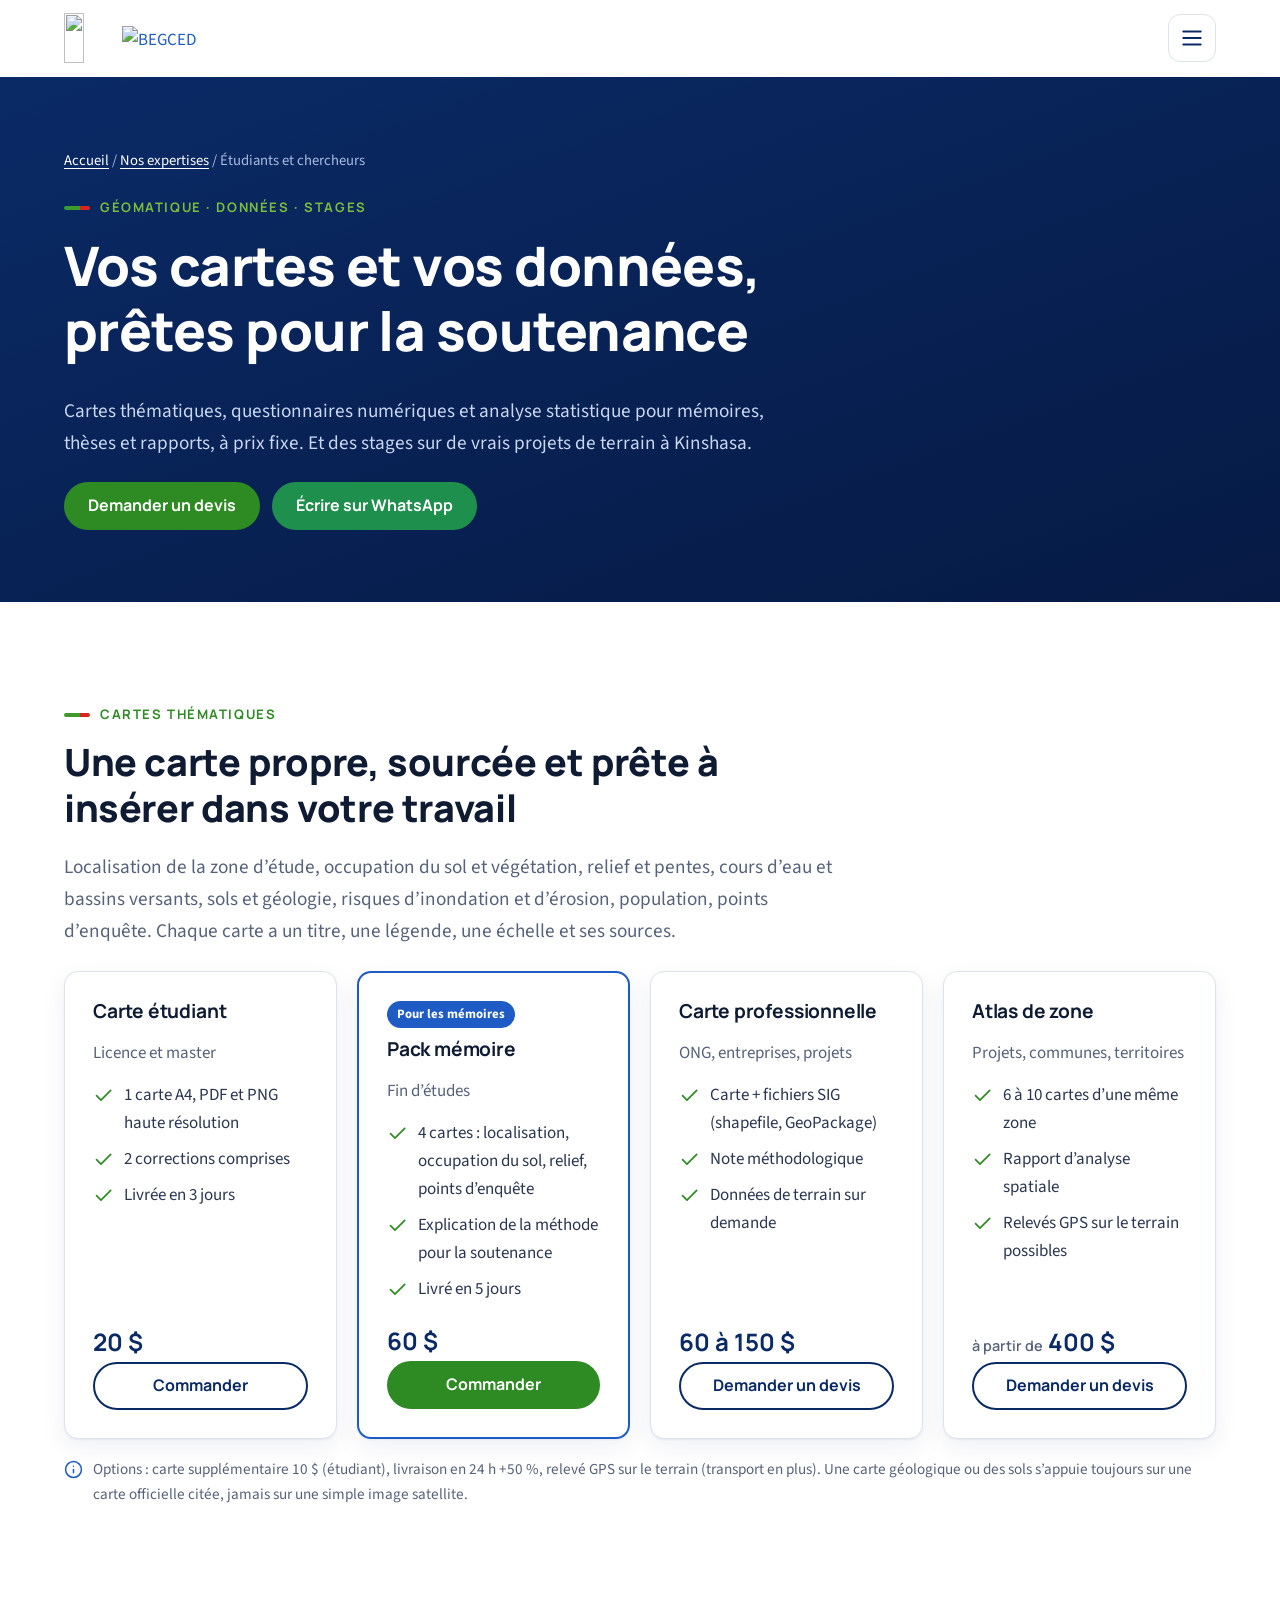
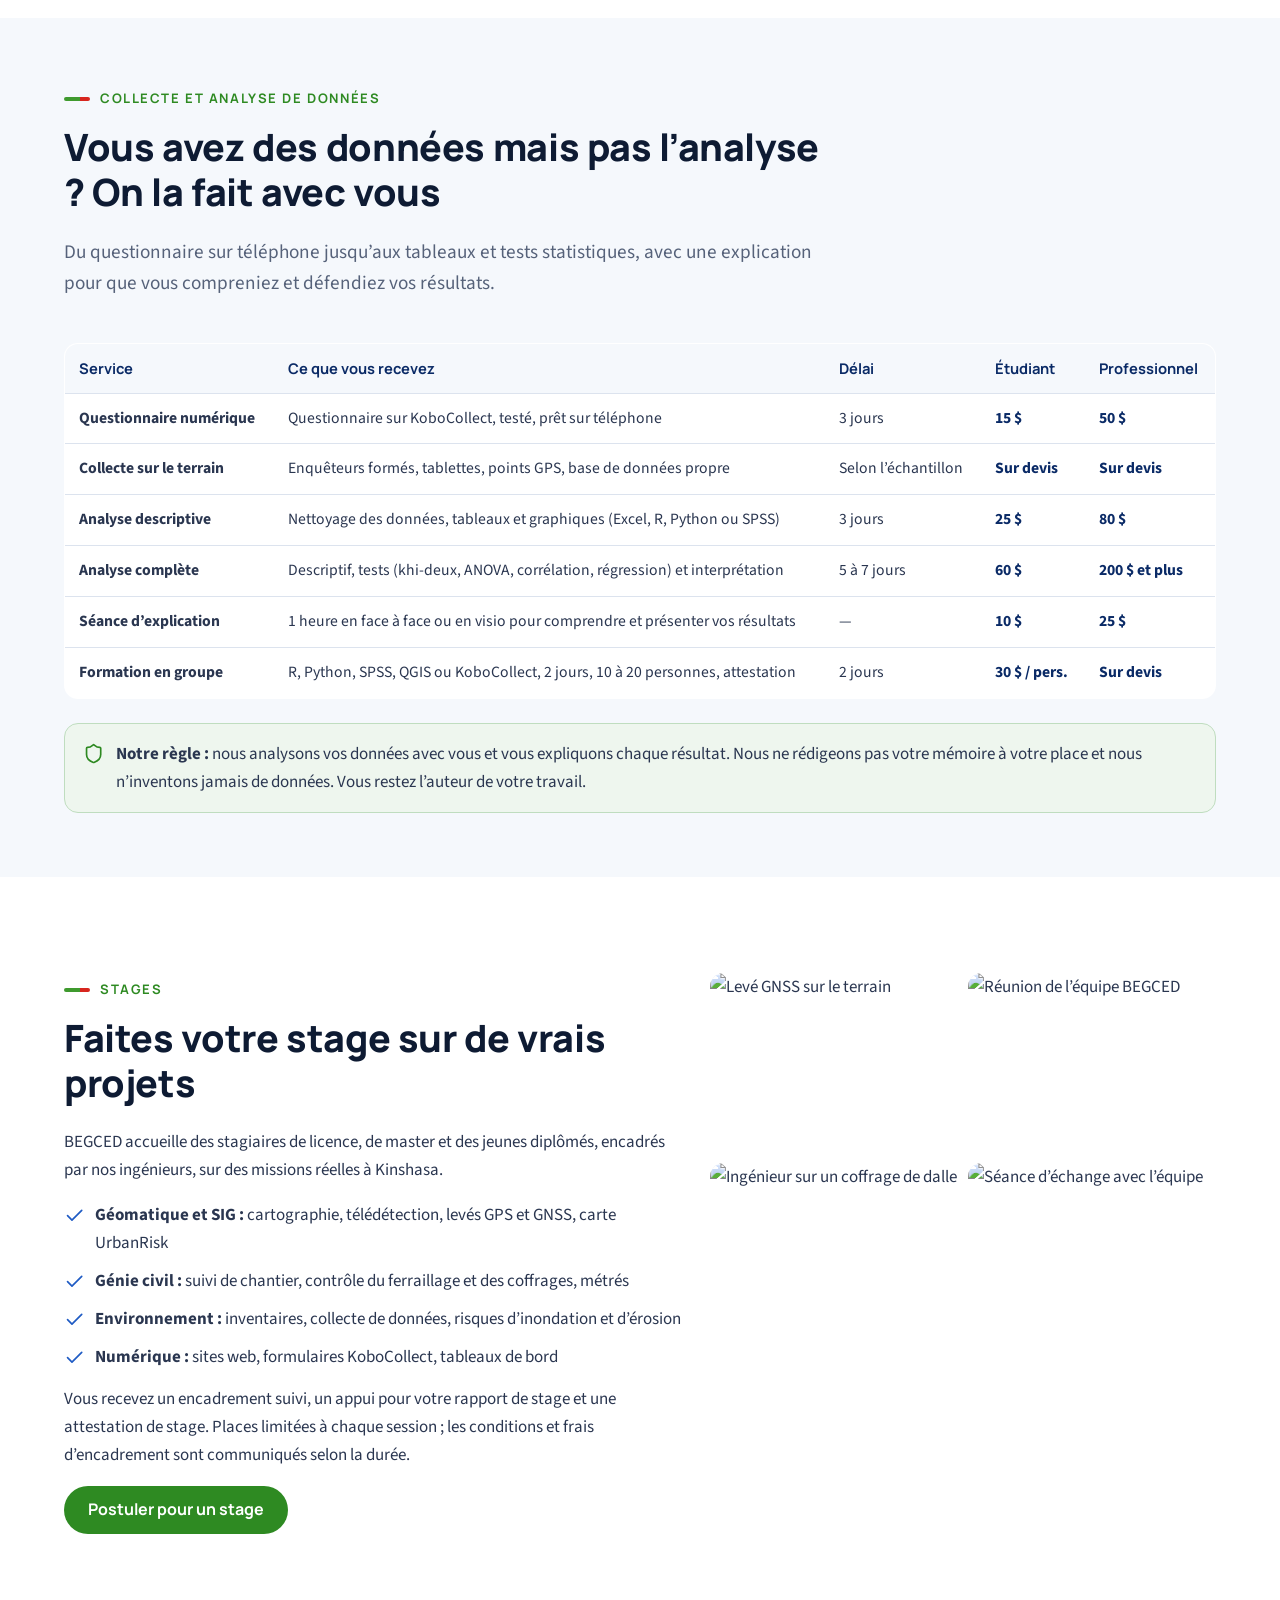
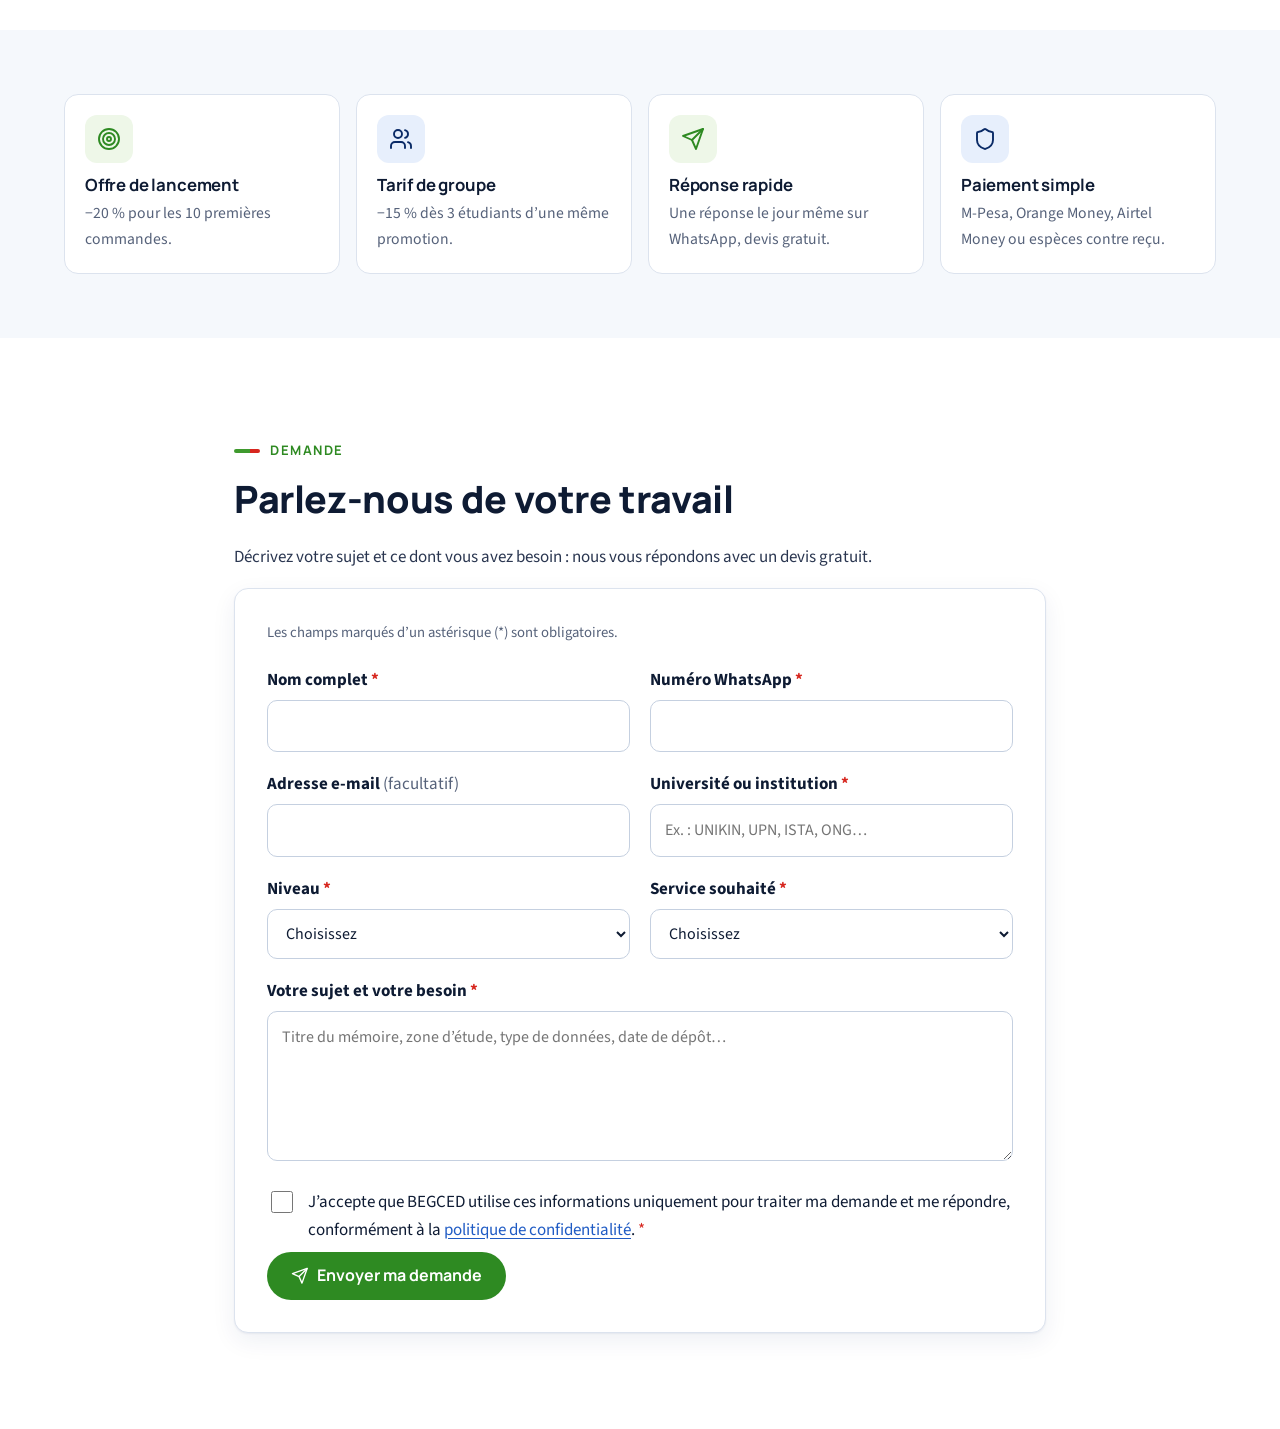
==== overrides/etudiants-chercheurs.html @ 36a82167 "Python ajouté aux analyses ; affiche étudiants v3 pour les publications Co-Authored-By: Claude Opus " ====
<!doctype html>
<html lang="fr">
<head>
<meta charset="utf-8">
<meta name="viewport" content="width=device-width, initial-scale=1">
<title>Cartes, analyse de données et stages pour étudiants et chercheurs | BEGCED</title>
<meta name="description" content="Cartes thématiques pour mémoires et rapports, collecte de données KoboCollect, analyse statistique (Excel, R, Python, SPSS) et stages en géomatique, génie civil et environnement à Kinshasa. Prix fixes, dès 20 $ la carte.">
<link rel="canonical" href="https://begced.com/etudiants-chercheurs.html">
<meta name="theme-color" content="#0A2A66">
<meta property="og:type" content="website">
<meta property="og:locale" content="fr_FR">
<meta property="og:site_name" content="BEGCED">
<meta property="og:title" content="Cartes, analyse de données et stages pour étudiants et chercheurs | BEGCED">
<meta property="og:description" content="Vos cartes et vos données, prêtes pour la soutenance : cartes thématiques, analyse statistique et stages encadrés à Kinshasa.">
<meta property="og:url" content="https://begced.com/etudiants-chercheurs.html">
<meta property="og:image" content="https://begced.com/assets/img/og-image.jpg">
<meta property="og:image:width" content="1200">
<meta property="og:image:height" content="630">
<meta name="twitter:card" content="summary_large_image">
<link rel="icon" type="image/png" sizes="32x32" href="assets/img/logo/favicon-32.png">
<link rel="apple-touch-icon" href="assets/img/logo/favicon-180.png">
<link rel="preconnect" href="https://fonts.googleapis.com">
<link rel="preconnect" href="https://fonts.gstatic.com" crossorigin>
<link rel="stylesheet" href="https://fonts.googleapis.com/css2?family=Manrope:wght@600;700;800&family=Source+Sans+3:ital,wght@0,400;0,600;0,700;1,400&display=swap">
<link rel="stylesheet" href="assets/css/style.css">
<script type="application/ld+json">{"@context":"https://schema.org","@type":"Service","name":"Suivi de chantier pour la diaspora","serviceType":"Suivi et contrôle de chantier à distance","provider":{"@type":"Organization","name":"BEGCED","url":"https://begced.com/","telephone":"+243 898 929 192","email":"begced.officiel@gmail.com"},"areaServed":"République démocratique du Congo","url":"https://begced.com/etudiants-chercheurs.html"}</script>
<style>
/* Styles propres à cette page (le reste vient de style.css) */
.pain { list-style: none; padding: 0; margin: 0; display: grid; gap: 12px; }
.pain li { display: flex; gap: 12px; align-items: flex-start; background: #fff; border: 1px solid var(--line); border-radius: var(--radius); padding: 14px 16px; }
.pain li .i { flex: none; margin-top: 3px; color: #B42318; }
.offers { display: grid; gap: 20px; grid-template-columns: repeat(3, 1fr); }
@media (max-width: 1000px) { .offers { grid-template-columns: 1fr; } }
.offer { display: flex; flex-direction: column; }
.offer.featured { border: 2px solid var(--blue); }
.offer .badge-top { align-self: flex-start; background: var(--blue); color: #fff; font-weight: 700; font-size: .8rem; padding: 3px 10px; border-radius: 999px; margin-bottom: 10px; }
.offer .freq { color: var(--muted); margin: 4px 0 14px; }
.offer ul { padding-left: 0; list-style: none; margin: 0 0 18px; display: grid; gap: 8px; }
.offer li { display: flex; gap: 10px; align-items: flex-start; }
.offer li .i { flex: none; margin-top: 4px; color: var(--green, #1B7F3B); }
.offer .price { margin-top: auto; font-weight: 700; color: var(--navy); }
.report { display: grid; gap: 10px; grid-template-columns: repeat(2, 1fr); padding: 0; list-style: none; margin: 0; }
@media (max-width: 640px) { .report { grid-template-columns: 1fr; } }
.report li { display: flex; gap: 10px; align-items: flex-start; }
.report li .i { flex: none; margin-top: 4px; color: var(--blue); }
.faq details { background: #fff; border: 1px solid var(--line); border-radius: var(--radius); padding: 16px 18px; margin-bottom: 12px; }
.faq summary { cursor: pointer; font-weight: 700; color: var(--navy); }
.faq details p { margin: 10px 0 0; }
.btn-wa { background: #1F8F4E; color: #fff; }
.offer .price { font-size: 1.5rem; font-family: Manrope, sans-serif; margin-bottom: 0; }
.offer .price small { font-size: .9rem; font-weight: 600; color: var(--muted); }
.offer .per { color: var(--muted); font-size: .92rem; margin: 2px 0 0; }
.diag { display: flex; flex-wrap: wrap; gap: 18px 28px; align-items: center; justify-content: space-between; background: var(--surface); border: 1px dashed var(--blue); border-radius: var(--radius); padding: 22px 24px; margin-top: 24px; }
.diag h3 { margin: 0 0 4px; }
.diag p { margin: 0; color: var(--muted); }
.diag .price { font-weight: 800; font-size: 1.5rem; color: var(--navy); font-family: Manrope, sans-serif; white-space: nowrap; }
.perks { display: grid; gap: 16px; grid-template-columns: repeat(4, 1fr); margin-top: 24px; }
@media (max-width: 1000px) { .perks { grid-template-columns: repeat(2, 1fr); } }
@media (max-width: 640px) { .perks { grid-template-columns: 1fr; } }
.perk { background: #fff; border: 1px solid var(--line); border-radius: var(--radius); padding: 20px; }
.perk h3 { font-size: 1.05rem; margin: 12px 0 6px; }
.perk p { margin: 0; color: var(--muted); font-size: .98rem; }
.btn-wa:hover { background: #17733E; color: #fff; }
.pay-grid { display: grid; gap: 16px; grid-template-columns: repeat(4, 1fr); margin-top: 22px; }
@media (max-width: 1000px) { .pay-grid { grid-template-columns: repeat(2, 1fr); } }
@media (max-width: 560px) { .pay-grid { grid-template-columns: 1fr; } }
.pay { background: #fff; border: 1px solid var(--line); border-radius: var(--radius); padding: 20px; }
.pay h3 { font-size: 1.1rem; margin: 12px 0 6px; }
.pay p { margin: 0; color: var(--muted); font-size: .97rem; }
.pay-steps { list-style: none; padding: 0; margin: 22px 0 0; display: grid; gap: 12px; grid-template-columns: repeat(4, 1fr); }
@media (max-width: 1000px) { .pay-steps { grid-template-columns: repeat(2, 1fr); } }
@media (max-width: 560px) { .pay-steps { grid-template-columns: 1fr; } }
.pay-steps li { border-left: 3px solid var(--blue); padding: 4px 0 4px 12px; display: grid; gap: 2px; }
.pay-steps li span { color: var(--muted); font-size: .95rem; }
.pay-safe { display: flex; gap: 12px; align-items: flex-start; margin-top: 20px; background: #FFF8E6; border: 1px solid #F0D58C; border-radius: var(--radius); padding: 14px 16px; }
.pay-safe .i { flex: none; margin-top: 3px; color: #8A5A00; }
.pay-safe p { margin: 0; }
.rapport { background: #fff; border: 1px solid var(--line); border-radius: var(--radius); box-shadow: 0 10px 30px rgba(10,42,102,.10); padding: 18px; display: grid; gap: 14px; }
.rapport header { display: flex; justify-content: space-between; flex-wrap: wrap; gap: 4px 12px; border-bottom: 1px solid var(--line); padding-bottom: 10px; color: var(--navy); }
.rapport header span { color: var(--muted); font-size: .9rem; }
.rapport-photos { display: grid; grid-template-columns: 1fr 1fr; gap: 10px; }
.rapport-photos figure { margin: 0; }
.rapport-photos img { width: 100%; height: 130px; object-fit: cover; border-radius: 8px; display: block; }
.rapport-photos figcaption { font-size: .8rem; color: var(--muted); margin-top: 4px; }
.rapport-lots { margin: 0; display: grid; gap: 8px; }
.rapport-lots div { display: grid; grid-template-columns: 90px 1fr; gap: 10px; align-items: center; }
.rapport-lots dt { font-weight: 600; color: var(--navy); }
.rapport-lots dd { margin: 0; display: flex; gap: 10px; align-items: center; font-variant-numeric: tabular-nums; }
.rapport .barre { flex: 1; height: 8px; background: #E6ECF5; border-radius: 99px; overflow: hidden; }
.rapport .barre i { display: block; height: 100%; background: var(--blue); }
.rapport-alerte { display: flex; gap: 10px; margin: 0; background: #FDECEC; border-radius: 8px; padding: 10px 12px; font-size: .95rem; }
.rapport-alerte .i { flex: none; margin-top: 3px; color: #B42318; }
.rapport footer { text-align: right; font-style: italic; color: var(--muted); font-size: .9rem; }
.inge-grid { display: grid; gap: 16px; grid-template-columns: repeat(4, 1fr); margin-top: 22px; }
@media (max-width: 1000px) { .inge-grid { grid-template-columns: repeat(2, 1fr); } }
.inge { margin: 0; background: #fff; border: 1px solid var(--line); border-radius: var(--radius); padding: 16px; text-align: center; }
.inge img { width: 112px; height: 112px; border-radius: 50%; object-fit: cover; display: block; margin: 0 auto 10px; }
.inge figcaption { display: grid; gap: 2px; }
.inge figcaption span { color: var(--muted); font-size: .95rem; }
.svc-grid { display: grid; gap: 20px; grid-template-columns: repeat(4, 1fr); margin-top: 24px; }
@media (max-width: 1100px) { .svc-grid { grid-template-columns: repeat(2, 1fr); } }
@media (max-width: 600px) { .svc-grid { grid-template-columns: 1fr; } }
.svc-grid .offer .price { margin-top: auto; }
.tarifs { width: 100%; border-collapse: collapse; background: #fff; border: 1px solid var(--line); border-radius: var(--radius); overflow: hidden; margin-top: 24px; font-size: .98rem; }
.tarifs th, .tarifs td { text-align: left; padding: 12px 14px; border-bottom: 1px solid var(--line); vertical-align: top; }
.tarifs th { background: var(--surface, #F3F7FD); color: var(--navy); font-family: Manrope, sans-serif; font-size: .92rem; }
.tarifs td.prix { font-weight: 700; color: var(--navy); white-space: nowrap; font-variant-numeric: tabular-nums; }
.tarifs tr:last-child td { border-bottom: 0; }
.table-scroll { overflow-x: auto; -webkit-overflow-scrolling: touch; }
@media (max-width: 700px) {
  .tarifs, .tarifs tbody, .tarifs tr, .tarifs td { display: block; width: 100%; }
  .tarifs { border: 0; background: none; }
  .tarifs thead { position: absolute; width: 1px; height: 1px; overflow: hidden; clip: rect(0 0 0 0); }
  .tarifs tr { background: #fff; border: 1px solid var(--line); border-radius: var(--radius); padding: 6px 14px; margin-bottom: 12px; }
  .tarifs td { border: 0; padding: 6px 0; display: flex; justify-content: space-between; gap: 16px; }
  .tarifs td::before { content: attr(data-label); color: var(--muted); font-weight: 600; flex: none; }
  .tarifs td:first-child { font-size: 1.05rem; padding-top: 10px; }
  .tarifs td:first-child::before { content: none; }
  .tarifs td:nth-child(2) { display: block; color: var(--muted); }
  .tarifs td:nth-child(2)::before { content: none; }
}
.stage-grid { display: grid; gap: 28px; grid-template-columns: 1.1fr .9fr; align-items: start; }
@media (max-width: 900px) { .stage-grid { grid-template-columns: 1fr; } }
.stage-photos { display: grid; grid-template-columns: 1fr 1fr; gap: 10px; }
.stage-photos img { width: 100%; height: 180px; object-fit: cover; border-radius: var(--radius); display: block; }
.regle { display: flex; gap: 12px; align-items: flex-start; background: #EEF6EE; border: 1px solid #BFDDBF; border-radius: var(--radius); padding: 16px 18px; margin-top: 24px; }
.regle .i { flex: none; margin-top: 3px; color: var(--green, #1B7F3B); }
.regle p { margin: 0; }
</style>
</head>
<body data-page="etudiants-chercheurs">
<div id="site-header"></div>
<noscript><p style="padding:12px 16px;background:#F3F7FD">Navigation : <a href='/'>Accueil</a> · <a href='/expertises'>Nos expertises</a> · <a href='/contact'>Contact</a></p></noscript>
<main id="contenu">

<section class="page-hero on-dark">
  <div class="wrap">
    <p class="crumbs"><a href='/'>Accueil</a> / <a href='/expertises'>Nos expertises</a> / Étudiants et chercheurs</p>
    <p class="eyebrow">Géomatique · Données · Stages</p>
    <h1>Vos cartes et vos données, prêtes pour la soutenance</h1>
    <p class="lead">Cartes thématiques, questionnaires numériques et analyse statistique pour mémoires, thèses et rapports, à prix fixe. Et des stages sur de vrais projets de terrain à Kinshasa.</p>
    <div class="btn-row" style="margin-top:22px">
      <a class="btn btn-accent" href="#demande">Demander un devis</a>
      <a class="btn btn-wa" href="https://wa.me/243898929192?text=Bonjour%20BEGCED%2C%20je%20suis%20%C3%A9tudiant%28e%29%20et%20j%27ai%20besoin%20d%27aide%20pour%20mon%20m%C3%A9moire." target="_blank" rel="noopener">Écrire sur WhatsApp</a>
    </div>
  </div>
</section>

<section class="section" id="cartes" aria-labelledby="t-cartes">
  <div class="wrap">
    <p class="eyebrow">Cartes thématiques</p>
    <h2 id="t-cartes" style="max-width:760px">Une carte propre, sourcée et prête à insérer dans votre travail</h2>
    <p class="lead" style="max-width:780px">Localisation de la zone d’étude, occupation du sol et végétation, relief et pentes, cours d’eau et bassins versants, sols et géologie, risques d’inondation et d’érosion, population, points d’enquête. Chaque carte a un titre, une légende, une échelle et ses sources.</p>
    <div class="svc-grid">
      <div class="card offer reveal"><h3 style="margin-top:0">Carte étudiant</h3><p class="freq">Licence et master</p><ul><li><svg class="i" aria-hidden="true"><use href="#i-check"></use></svg><span>1 carte A4, PDF et PNG haute résolution</span></li><li><svg class="i" aria-hidden="true"><use href="#i-check"></use></svg><span>2 corrections comprises</span></li><li><svg class="i" aria-hidden="true"><use href="#i-check"></use></svg><span>Livrée en 3 jours</span></li></ul><p class="price">20 $</p><a class="btn btn-outline" href="#demande" data-formule="Carte étudiant (20 $)">Commander</a></div>
      <div class="card offer featured reveal"><span class="badge-top">Pour les mémoires</span><h3 style="margin-top:0">Pack mémoire</h3><p class="freq">Fin d’études</p><ul><li><svg class="i" aria-hidden="true"><use href="#i-check"></use></svg><span>4 cartes : localisation, occupation du sol, relief, points d’enquête</span></li><li><svg class="i" aria-hidden="true"><use href="#i-check"></use></svg><span>Explication de la méthode pour la soutenance</span></li><li><svg class="i" aria-hidden="true"><use href="#i-check"></use></svg><span>Livré en 5 jours</span></li></ul><p class="price">60 $</p><a class="btn btn-accent" href="#demande" data-formule="Pack mémoire (60 $)">Commander</a></div>
      <div class="card offer reveal"><h3 style="margin-top:0">Carte professionnelle</h3><p class="freq">ONG, entreprises, projets</p><ul><li><svg class="i" aria-hidden="true"><use href="#i-check"></use></svg><span>Carte + fichiers SIG (shapefile, GeoPackage)</span></li><li><svg class="i" aria-hidden="true"><use href="#i-check"></use></svg><span>Note méthodologique</span></li><li><svg class="i" aria-hidden="true"><use href="#i-check"></use></svg><span>Données de terrain sur demande</span></li></ul><p class="price">60 à 150 $</p><a class="btn btn-outline" href="#demande" data-formule="Carte professionnelle">Demander un devis</a></div>
      <div class="card offer reveal"><h3 style="margin-top:0">Atlas de zone</h3><p class="freq">Projets, communes, territoires</p><ul><li><svg class="i" aria-hidden="true"><use href="#i-check"></use></svg><span>6 à 10 cartes d’une même zone</span></li><li><svg class="i" aria-hidden="true"><use href="#i-check"></use></svg><span>Rapport d’analyse spatiale</span></li><li><svg class="i" aria-hidden="true"><use href="#i-check"></use></svg><span>Relevés GPS sur le terrain possibles</span></li></ul><p class="price"><small>à partir de</small> 400 $</p><a class="btn btn-outline" href="#demande" data-formule="Atlas de zone">Demander un devis</a></div>
    </div>
    <p class="note" style="margin-top:18px"><svg class="i" aria-hidden="true"><use href="#i-info"></use></svg><span>Options : carte supplémentaire 10 $ (étudiant), livraison en 24 h +50 %, relevé GPS sur le terrain (transport en plus). Une carte géologique ou des sols s’appuie toujours sur une carte officielle citée, jamais sur une simple image satellite.</span></p>
  </div>
</section>

<section class="section-sm section-alt" id="donnees" aria-labelledby="t-donnees">
  <div class="wrap">
    <p class="eyebrow">Collecte et analyse de données</p>
    <h2 id="t-donnees" style="max-width:760px">Vous avez des données mais pas l’analyse ? On la fait avec vous</h2>
    <p class="lead" style="max-width:780px">Du questionnaire sur téléphone jusqu’aux tableaux et tests statistiques, avec une explication pour que vous compreniez et défendiez vos résultats.</p>
    <div class="table-scroll">
    <table class="tarifs">
      <thead><tr><th scope="col">Service</th><th scope="col">Ce que vous recevez</th><th scope="col">Délai</th><th scope="col">Étudiant</th><th scope="col">Professionnel</th></tr></thead>
      <tbody>
        <tr><td data-label="Service"><strong>Questionnaire numérique</strong></td><td data-label="Ce que vous recevez">Questionnaire sur KoboCollect, testé, prêt sur téléphone</td><td data-label="Délai">3 jours</td><td class="prix" data-label="Étudiant">15 $</td><td class="prix" data-label="Professionnel">50 $</td></tr>
        <tr><td data-label="Service"><strong>Collecte sur le terrain</strong></td><td data-label="Ce que vous recevez">Enquêteurs formés, tablettes, points GPS, base de données propre</td><td data-label="Délai">Selon l’échantillon</td><td class="prix" data-label="Étudiant">Sur devis</td><td class="prix" data-label="Professionnel">Sur devis</td></tr>
        <tr><td data-label="Service"><strong>Analyse descriptive</strong></td><td data-label="Ce que vous recevez">Nettoyage des données, tableaux et graphiques (Excel, R, Python ou SPSS)</td><td data-label="Délai">3 jours</td><td class="prix" data-label="Étudiant">25 $</td><td class="prix" data-label="Professionnel">80 $</td></tr>
        <tr><td data-label="Service"><strong>Analyse complète</strong></td><td data-label="Ce que vous recevez">Descriptif, tests (khi-deux, ANOVA, corrélation, régression) et interprétation</td><td data-label="Délai">5 à 7 jours</td><td class="prix" data-label="Étudiant">60 $</td><td class="prix" data-label="Professionnel">200 $ et plus</td></tr>
        <tr><td data-label="Service"><strong>Séance d’explication</strong></td><td data-label="Ce que vous recevez">1 heure en face à face ou en visio pour comprendre et présenter vos résultats</td><td data-label="Délai">—</td><td class="prix" data-label="Étudiant">10 $</td><td class="prix" data-label="Professionnel">25 $</td></tr>
        <tr><td data-label="Service"><strong>Formation en groupe</strong></td><td data-label="Ce que vous recevez">R, Python, SPSS, QGIS ou KoboCollect, 2 jours, 10 à 20 personnes, attestation</td><td data-label="Délai">2 jours</td><td class="prix" data-label="Étudiant">30 $ / pers.</td><td class="prix" data-label="Professionnel">Sur devis</td></tr>
      </tbody>
    </table>
    </div>
    <div class="regle reveal"><svg class="i" aria-hidden="true"><use href="#i-shield"></use></svg><p><strong>Notre règle :</strong> nous analysons vos données avec vous et vous expliquons chaque résultat. Nous ne rédigeons pas votre mémoire à votre place et nous n’inventons jamais de données. Vous restez l’auteur de votre travail.</p></div>
  </div>
</section>

<section class="section" id="stages" aria-labelledby="t-stages">
  <div class="wrap stage-grid">
    <div class="reveal">
      <p class="eyebrow">Stages</p>
      <h2 id="t-stages">Faites votre stage sur de vrais projets</h2>
      <p>BEGCED accueille des stagiaires de licence, de master et des jeunes diplômés, encadrés par nos ingénieurs, sur des missions réelles à Kinshasa.</p>
      <ul class="report" style="grid-template-columns:1fr;margin-top:14px">
        <li><svg class="i" aria-hidden="true"><use href="#i-check"></use></svg><span><strong>Géomatique et SIG :</strong> cartographie, télédétection, levés GPS et GNSS, carte UrbanRisk</span></li>
        <li><svg class="i" aria-hidden="true"><use href="#i-check"></use></svg><span><strong>Génie civil :</strong> suivi de chantier, contrôle du ferraillage et des coffrages, métrés</span></li>
        <li><svg class="i" aria-hidden="true"><use href="#i-check"></use></svg><span><strong>Environnement :</strong> inventaires, collecte de données, risques d’inondation et d’érosion</span></li>
        <li><svg class="i" aria-hidden="true"><use href="#i-check"></use></svg><span><strong>Numérique :</strong> sites web, formulaires KoboCollect, tableaux de bord</span></li>
      </ul>
      <p style="margin-top:14px">Vous recevez un encadrement suivi, un appui pour votre rapport de stage et une attestation de stage. Places limitées à chaque session ; les conditions et frais d’encadrement sont communiqués selon la durée.</p>
      <div class="btn-row" style="margin-top:16px"><a class="btn btn-accent" href="#demande" data-formule="Stage">Postuler pour un stage</a></div>
    </div>
    <div class="stage-photos reveal">
      <img src="assets/img/terrain/leve-gnss-640.jpg" alt="Levé GNSS sur le terrain" loading="lazy">
      <img src="assets/img/terrain/reunion-equipe-640.jpg" alt="Réunion de l’équipe BEGCED" loading="lazy">
      <img src="assets/img/terrain/ingenieur-dalle-640.jpg" alt="Ingénieur sur un coffrage de dalle" loading="lazy">
      <img src="assets/img/terrain/reunion-echange-640.jpg" alt="Séance d’échange avec l’équipe" loading="lazy">
    </div>
  </div>
</section>

<section class="section-sm section-alt">
  <div class="wrap">
    <div class="perks" style="margin-top:0">
      <div class="perk reveal"><span class="ic-badge green"><svg class="i" aria-hidden="true"><use href="#i-target"></use></svg></span><h3>Offre de lancement</h3><p>−20 % pour les 10 premières commandes.</p></div>
      <div class="perk reveal"><span class="ic-badge"><svg class="i" aria-hidden="true"><use href="#i-users"></use></svg></span><h3>Tarif de groupe</h3><p>−15 % dès 3 étudiants d’une même promotion.</p></div>
      <div class="perk reveal"><span class="ic-badge green"><svg class="i" aria-hidden="true"><use href="#i-send"></use></svg></span><h3>Réponse rapide</h3><p>Une réponse le jour même sur WhatsApp, devis gratuit.</p></div>
      <div class="perk reveal"><span class="ic-badge"><svg class="i" aria-hidden="true"><use href="#i-shield"></use></svg></span><h3>Paiement simple</h3><p>M-Pesa, Orange Money, Airtel Money ou espèces contre reçu.</p></div>
    </div>
  </div>
</section>

<section class="section" id="demande">
  <div class="wrap" style="max-width:860px">
    <p class="eyebrow">Demande</p>
    <h2>Parlez-nous de votre travail</h2>
    <p>Décrivez votre sujet et ce dont vous avez besoin : nous vous répondons avec un devis gratuit.</p>
    <form class="form-card" data-form="etudiants-chercheurs" novalidate>
      <p class="form-hint" style="margin-bottom:20px">Les champs marqués d’un astérisque (<span class="req">*</span>) sont obligatoires.</p>
      <input type="hidden" name="objet" value="Étudiants et chercheurs">
      <div class="form-grid">
        <div class="field"><label for="e-nom">Nom complet <span class="req" aria-hidden="true">*</span></label><input id="e-nom" name="nom" type="text" required aria-required="true" autocomplete="name" minlength="2" aria-describedby="e-nom-err"><span class="field-error" id="e-nom-err" aria-live="polite"></span></div>
        <div class="field"><label for="e-wa">Numéro WhatsApp <span class="req" aria-hidden="true">*</span></label><input id="e-wa" name="whatsapp" type="tel" required aria-required="true" autocomplete="tel" pattern="[0-9+ .\-]{6,20}" aria-describedby="e-wa-err"><span class="field-error" id="e-wa-err" aria-live="polite"></span></div>
        <div class="field"><label for="e-email">Adresse e-mail <span class="opt">(facultatif)</span></label><input id="e-email" name="email" type="email" autocomplete="email" aria-describedby="e-email-err"><span class="field-error" id="e-email-err" aria-live="polite"></span></div>
        <div class="field"><label for="e-univ">Université ou institution <span class="req" aria-hidden="true">*</span></label><input id="e-univ" name="universite" type="text" required aria-required="true" placeholder="Ex. : UNIKIN, UPN, ISTA, ONG…" aria-describedby="e-univ-err"><span class="field-error" id="e-univ-err" aria-live="polite"></span></div>
        <div class="field"><label for="e-niveau">Niveau <span class="req" aria-hidden="true">*</span></label><select id="e-niveau" name="niveau" required aria-required="true" aria-describedby="e-niveau-err"><option value="">Choisissez</option><option>Licence / graduat</option><option>Master</option><option>Doctorat</option><option>Professionnel</option></select><span class="field-error" id="e-niveau-err" aria-live="polite"></span></div>
        <div class="field"><label for="d-formule">Service souhaité <span class="req" aria-hidden="true">*</span></label><select id="d-formule" name="service" required aria-required="true" aria-describedby="d-formule-err"><option value="">Choisissez</option><option>Carte étudiant (20 $)</option><option>Pack mémoire (60 $)</option><option>Carte professionnelle</option><option>Atlas de zone</option><option>Questionnaire numérique</option><option>Collecte sur le terrain</option><option>Analyse de données</option><option>Formation en groupe</option><option>Stage</option></select><span class="field-error" id="d-formule-err" aria-live="polite"></span></div>
        <div class="field full"><label for="e-msg">Votre sujet et votre besoin <span class="req" aria-hidden="true">*</span></label><textarea id="e-msg" name="message" required aria-required="true" minlength="10" placeholder="Titre du mémoire, zone d’étude, type de données, date de dépôt…" aria-describedby="e-msg-err"></textarea><span class="field-error" id="e-msg-err" aria-live="polite"></span></div>
        <div class="field full"><div class="consent"><input id="e-ok" name="consentement" type="checkbox" value="oui" required aria-required="true" aria-describedby="e-ok-err">
<label for="e-ok">J’accepte que BEGCED utilise ces informations uniquement pour traiter ma demande et me répondre, conformément à la <a href='/confidentialite'>politique de confidentialité</a>. <span class="req" aria-hidden="true">*</span></label></div><span class="field-error" id="e-ok-err" aria-live="polite"></span></div>
        <div class="hp" aria-hidden="true"><label for="e-gotcha">Ne pas remplir</label><input id="e-gotcha" name="_gotcha" type="text" tabindex="-1" autocomplete="off"></div>
      </div>
      <div class="form-actions"><button class="btn btn-accent" type="submit"><svg class="i" aria-hidden="true"><use href="#i-send"></use></svg> Envoyer ma demande</button></div>
      <div class="form-status" role="status" tabindex="-1"></div>
    </form>
  </div>
</section>

</main>
<div id="site-footer"></div>
<script src="assets/js/config.js"></script>
<script src="assets/js/layout.js"></script>
<script src="assets/js/main.js"></script>
<script>
document.querySelectorAll("[data-formule]").forEach(function (a) {
  a.addEventListener("click", function () {
    var sel = document.getElementById("d-formule");
    if (sel) sel.value = a.getAttribute("data-formule");
  });
});
</script>
</body>
</html>
---- overrides/assets/css/style.css ----
/* =====================================================================
   BEGCED — Feuille de style
   Couleurs reprises du logo : bleu marine, bleu, vert, touche de rouge.
   ===================================================================== */
:root {
  --navy-900: #061A44;
  --navy: #0A2A66;
  --navy-700: #123C8C;
  --blue: #1F5BC4;
  --blue-500: #2F6FD1;
  --blue-100: #E7EFFC;
  --blue-50: #F3F7FD;
  --green: #2E8A22;
  --green-500: #3F9A2E;
  --green-300: #7BBE3A;
  --green-50: #EEF7E8;
  --red: #D7261E;
  --ink: #0E1B33;
  --text: #2A3650;
  --muted: #56627A;
  --line: #DCE3EE;
  --bg: #FFFFFF;
  --surface: #F5F8FC;
  --radius: 14px;
  --radius-sm: 10px;
  --shadow: 0 1px 2px rgba(10, 42, 102, .06), 0 8px 24px rgba(10, 42, 102, .07);
  --shadow-lg: 0 2px 4px rgba(10, 42, 102, .06), 0 18px 40px rgba(10, 42, 102, .12);
  --f-head: "Manrope", "Segoe UI", system-ui, -apple-system, Arial, sans-serif;
  --f-body: "Source Sans 3", "Segoe UI", system-ui, -apple-system, Arial, sans-serif;
  --header-h: 76px;
}

*, *::before, *::after { box-sizing: border-box; }
html { scroll-behavior: smooth; -webkit-text-size-adjust: 100%; scroll-padding-top: calc(var(--header-h) + 16px); }
@media (prefers-reduced-motion: reduce) { html { scroll-behavior: auto; } *, *::before, *::after { transition: none !important; animation: none !important; } }
body { margin: 0; font-family: var(--f-body); font-size: 1.0625rem; line-height: 1.65; color: var(--text); background: var(--bg); }
img, svg { max-width: 100%; height: auto; display: block; }
a { color: var(--blue); text-underline-offset: 3px; }
a:hover { color: var(--navy); }
h1, h2, h3, h4 { font-family: var(--f-head); color: var(--ink); line-height: 1.2; margin: 0 0 .6em; letter-spacing: -.01em; }
h1 { font-size: clamp(2.1rem, 4.6vw, 3.4rem); font-weight: 800; }
h2 { font-size: clamp(1.65rem, 3vw, 2.35rem); font-weight: 800; }
h3 { font-size: 1.2rem; font-weight: 700; }
p { margin: 0 0 1em; }
ul { padding-left: 1.2em; }
:focus-visible { outline: 3px solid var(--green-300); outline-offset: 3px; border-radius: 4px; }
.sr { position: absolute; width: 1px; height: 1px; overflow: hidden; clip: rect(0 0 0 0); white-space: nowrap; }
.skip { position: absolute; left: 16px; top: -60px; z-index: 100; background: var(--navy); color: #fff; padding: 10px 16px; border-radius: 8px; font-weight: 700; }
.skip:focus { top: 12px; color: #fff; }
.i { width: 1.25em; height: 1.25em; flex: none; }

.wrap { width: 100%; max-width: 1200px; margin: 0 auto; padding: 0 24px; }
@media (max-width: 600px) { .wrap { padding: 0 16px; } }
.section { padding: 96px 0; }
.section-sm { padding: 64px 0; }
.section-alt { background: var(--surface); }
@media (max-width: 760px) { .section { padding: 64px 0; } .section-sm { padding: 48px 0; } }

/* Petite signature reprise du logo : trait vert + trait rouge */
.eyebrow { display: inline-flex; align-items: center; gap: 10px; font-family: var(--f-head); font-weight: 700; font-size: .82rem; letter-spacing: .12em; text-transform: uppercase; color: var(--green); margin-bottom: 14px; }
.eyebrow::before { content: ""; width: 26px; height: 4px; border-radius: 2px; background: linear-gradient(90deg, var(--green-500) 0 62%, var(--red) 62% 100%); }
.on-dark .eyebrow { color: var(--green-300); }
.lead { font-size: 1.2rem; color: var(--muted); max-width: 46rem; }
.section-head { max-width: 760px; margin-bottom: 48px; }
.section-head.center { margin-left: auto; margin-right: auto; text-align: center; }
.section-head.center .lead { margin-left: auto; margin-right: auto; }

/* ---------- Boutons ---------- */
.btn { display: inline-flex; align-items: center; justify-content: center; gap: .5em; min-height: 48px; padding: 12px 22px; border-radius: 999px; font-family: var(--f-head); font-weight: 700; font-size: 1rem; line-height: 1.2; text-decoration: none; border: 2px solid transparent; cursor: pointer; transition: background .2s ease, color .2s ease, border-color .2s ease, transform 160ms cubic-bezier(0.23, 1, 0.32, 1), box-shadow .2s ease; }
.btn:active { transform: scale(0.97); }
@media (hover: hover) and (pointer: fine) { .btn:hover { transform: translateY(-1px); } }
.btn .i { width: 1.1em; height: 1.1em; }
.btn-primary { background: var(--navy); color: #fff; }
.btn-primary:hover { background: var(--navy-700); color: #fff; }
.btn-accent { background: var(--green); color: #fff; }
.btn-accent:hover { background: #24701A; color: #fff; }
.btn-outline { background: transparent; color: var(--navy); border-color: var(--navy); }
.btn-outline:hover { background: var(--navy); color: #fff; }
.btn-light { background: #fff; color: var(--navy); }
.btn-light:hover { background: var(--blue-100); color: var(--navy); }
.btn-ghost-light { color: #fff; border-color: rgba(255, 255, 255, .55); }
.btn-ghost-light:hover { background: rgba(255, 255, 255, .12); color: #fff; border-color: #fff; }
.btn-sm { min-height: 42px; padding: 9px 18px; font-size: .95rem; }
.btn-row { display: flex; flex-wrap: wrap; gap: 12px; }
.link-arrow { display: inline-flex; align-items: center; gap: .4em; font-family: var(--f-head); font-weight: 700; text-decoration: none; color: var(--blue); }
.link-arrow .i { transition: transform .2s; }
.link-arrow:hover .i { transform: translateX(3px); }

/* ---------- En-tête ---------- */
.site-header { position: sticky; top: 0; z-index: 50; background: #fff; border-bottom: 1px solid transparent; transition: box-shadow .2s, border-color .2s; }
.site-header.scrolled { box-shadow: 0 6px 20px rgba(10, 42, 102, .08); border-color: var(--line); }
.header-in { display: flex; align-items: center; justify-content: space-between; gap: 20px; height: var(--header-h); }
.brand { display: flex; align-items: center; gap: 10px; text-decoration: none; flex: none; }
.brand-mark { height: 50px; width: auto; }
.brand-word { height: 24px; width: auto; }
.main-nav { display: flex; align-items: center; gap: 18px; }
.main-nav ul { display: flex; gap: 2px; list-style: none; margin: 0; padding: 0; }
.main-nav ul a { display: block; padding: 8px 11px; border-radius: 8px; color: var(--ink); font-family: var(--f-head); font-weight: 600; font-size: .95rem; text-decoration: none; white-space: nowrap; }
.main-nav ul a:hover { background: var(--blue-50); color: var(--navy); }
.main-nav ul a[aria-current="page"] { color: var(--navy); background: var(--blue-100); }
.nav-cta { white-space: nowrap; }
.menu-toggle { display: none; width: 48px; height: 48px; border-radius: 12px; border: 1px solid var(--line); background: #fff; color: var(--navy); cursor: pointer; align-items: center; justify-content: center; }
.menu-toggle .i { width: 26px; height: 26px; }
.menu-close { display: none; }
.open .menu-open { display: none; }
.open .menu-close { display: inline; }

@media (min-width: 1341px) and (max-width: 1600px) {
  .main-nav { gap: 12px; }
  .main-nav ul a { padding: 8px 7px; font-size: .9rem; }
  .nav-cta { padding-left: 16px; padding-right: 16px; }
}
@media (max-width: 1340px) {
  .menu-toggle { display: inline-flex; }
  .main-nav { position: absolute; left: 0; right: 0; top: var(--header-h); flex-direction: column; align-items: stretch; gap: 16px; padding: 16px 24px 24px; background: #fff; border-bottom: 1px solid var(--line); box-shadow: 0 18px 30px rgba(10, 42, 102, .12); display: none; max-height: calc(100vh - var(--header-h)); overflow-y: auto; }
  .open .main-nav { display: flex; }
  .main-nav ul { flex-direction: column; }
  .main-nav ul a { padding: 13px 12px; font-size: 1.05rem; border-bottom: 1px solid var(--blue-50); }
}
@media (max-width: 420px) { .brand-word { height: 20px; } .brand-mark { height: 42px; } }

/* ---------- Hero ---------- */
.hero { position: relative; overflow: hidden; color: #E6EEFB; background: radial-gradient(1200px 600px at 85% 20%, #1A4AA6 0%, rgba(26, 74, 166, 0) 60%), linear-gradient(160deg, var(--navy) 0%, var(--navy-900) 100%); }
.hero::before { content: ""; position: absolute; inset: 0; background-image: url("../img/illustrations/courbes.svg"); background-size: 900px; opacity: .14; pointer-events: none; }
.hero-in { position: relative; display: grid; grid-template-columns: 1.08fr .92fr; gap: 48px; align-items: center; padding: 88px 24px 96px; }
.hero h1 { color: #fff; margin-bottom: .2em; font-size: clamp(2.8rem, 7vw, 5rem); letter-spacing: .01em; }
.hero-sub { font-family: var(--f-head); font-weight: 600; font-size: clamp(1.05rem, 1.9vw, 1.3rem); color: #CFDDF6; margin-bottom: 18px; max-width: 34rem; }
.hero-slogan { display: inline-block; font-family: var(--f-head); font-weight: 800; font-size: clamp(1.3rem, 2.4vw, 1.7rem); color: var(--green-300); margin-bottom: 18px; }
.hero-text { font-size: 1.12rem; color: #D4DFF2; max-width: 36rem; margin-bottom: 30px; }
.hero-map { position: relative; }
.hero-map img { width: 100%; max-width: 520px; margin-left: auto; filter: drop-shadow(0 20px 40px rgba(0, 0, 0, .25)); }
.hero-tags { position: absolute; inset: 0; pointer-events: none; }
.hero-tag { position: absolute; display: flex; align-items: center; gap: 8px; background: rgba(255, 255, 255, .96); color: var(--navy); font-family: var(--f-head); font-weight: 700; font-size: .88rem; padding: 8px 14px 8px 8px; border-radius: 999px; box-shadow: 0 10px 24px rgba(0, 0, 0, .18); }
.hero-tag .ic-badge { width: 30px; height: 30px; }
.hero-tag:nth-child(1) { top: 6%; left: 2%; }
.hero-tag:nth-child(2) { top: 40%; right: -2%; }
.hero-tag:nth-child(3) { bottom: 16%; left: -2%; }
.hero-tag:nth-child(4) { bottom: 0; right: 14%; }
@media (max-width: 960px) {
  .hero-in { grid-template-columns: 1fr; padding: 56px 24px 64px; gap: 28px; }
  .hero-map img { margin: 0 auto; max-width: 420px; }
  .hero-tag { font-size: .8rem; }
}
@media (max-width: 600px) { .hero-in { padding: 44px 16px 56px; } .hero-tags { display: none; } }

/* Bandeau de page intérieure */
.page-hero { position: relative; overflow: hidden; background: linear-gradient(160deg, var(--navy) 0%, var(--navy-900) 100%); color: #D4DFF2; }
.page-hero::before { content: ""; position: absolute; inset: 0; background-image: url("../img/illustrations/courbes.svg"); background-size: 900px; opacity: .12; }
.page-hero .wrap { position: relative; padding-top: 72px; padding-bottom: 72px; }
.page-hero h1 { color: #fff; max-width: 22ch; }
.page-hero .lead { color: #C9D7F0; }
.crumbs { font-size: .92rem; margin-bottom: 18px; color: #A9BCE0; }
.crumbs a { color: #fff; }
@media (max-width: 600px) { .page-hero .wrap { padding-top: 48px; padding-bottom: 48px; } }

/* ---------- Grilles génériques ---------- */
.grid { display: grid; gap: 24px; }
.g2 { grid-template-columns: repeat(2, 1fr); }
.g3 { grid-template-columns: repeat(3, 1fr); }
.g4 { grid-template-columns: repeat(4, 1fr); }
@media (max-width: 1000px) { .g4 { grid-template-columns: repeat(2, 1fr); } .g3 { grid-template-columns: repeat(2, 1fr); } }
@media (max-width: 640px) { .g2, .g3, .g4 { grid-template-columns: 1fr; } }
.split { display: grid; grid-template-columns: 1fr 1fr; gap: 56px; align-items: center; }
@media (max-width: 900px) { .split { grid-template-columns: 1fr; gap: 32px; } }

.ic-badge { display: inline-flex; align-items: center; justify-content: center; width: 48px; height: 48px; border-radius: 12px; background: var(--blue-100); color: var(--navy); flex: none; }
.ic-badge .i { width: 24px; height: 24px; }
.ic-badge.green { background: var(--green-50); color: var(--green); }
.ic-lg { width: 60px; height: 60px; border-radius: 16px; }
.ic-lg .i { width: 30px; height: 30px; }

.card { background: #fff; border: 1px solid var(--line); border-radius: var(--radius); padding: 28px; box-shadow: var(--shadow); }
.card h3 { margin-top: 16px; }
.card p:last-child { margin-bottom: 0; }

/* Présentation rapide */
.intro-panel { display: grid; grid-template-columns: 1.3fr 1fr; gap: 48px; align-items: start; }
.intro-panel .statement { font-family: var(--f-head); font-size: clamp(1.25rem, 2.2vw, 1.6rem); font-weight: 700; line-height: 1.45; color: var(--ink); }
.audiences { list-style: none; padding: 0; margin: 0; display: flex; flex-wrap: wrap; gap: 10px; }
.audiences li { background: var(--blue-50); border: 1px solid var(--blue-100); color: var(--navy); padding: 8px 14px; border-radius: 999px; font-weight: 600; font-size: .95rem; }
@media (max-width: 900px) { .intro-panel { grid-template-columns: 1fr; gap: 28px; } }

/* ---------- Pôles ---------- */
.pole-card { display: flex; flex-direction: column; background: #fff; border: 1px solid var(--line); border-radius: var(--radius); overflow: hidden; box-shadow: var(--shadow); text-decoration: none; color: inherit; transition: transform .25s, box-shadow .25s; }
@media (hover: hover) and (pointer: fine) { .pole-card:hover { transform: translateY(-4px); box-shadow: var(--shadow-lg); color: inherit; } }
.pole-media { aspect-ratio: 16 / 10; overflow: hidden; background: var(--surface); }
.pole-media img { width: 100%; height: 100%; object-fit: cover; transition: transform .5s; }
@media (hover: hover) and (pointer: fine) { .pole-card:hover .pole-media img { transform: scale(1.03); } }
.pole-body { display: flex; flex-direction: column; flex: 1; padding: 22px 22px 24px; }
.pole-num { font-family: var(--f-head); font-weight: 800; font-size: .85rem; color: var(--green); letter-spacing: .08em; }
.pole-body h3 { margin: 6px 0 10px; font-size: 1.14rem; }
.pole-body p { color: var(--muted); font-size: 1rem; flex: 1; }
.pole-body .link-arrow { margin-top: 6px; }

/* ---------- Démarche (5 étapes) ---------- */
.steps { list-style: none; padding: 0; margin: 0; display: grid; grid-template-columns: repeat(5, 1fr); gap: 16px; counter-reset: s; position: relative; }
.steps::before { content: ""; position: absolute; top: 34px; left: 8%; right: 8%; height: 2px; background: repeating-linear-gradient(90deg, var(--blue-500) 0 8px, transparent 8px 14px); opacity: .5; }
.step { position: relative; text-align: center; padding: 0 6px; }
.step-ic { position: relative; z-index: 1; margin: 0 auto 16px; width: 68px; height: 68px; border-radius: 50%; display: flex; align-items: center; justify-content: center; background: #fff; color: var(--navy); border: 2px solid var(--blue-100); box-shadow: var(--shadow); }
.step-ic .i { width: 28px; height: 28px; }
.step-n { position: absolute; top: -4px; right: -4px; width: 26px; height: 26px; border-radius: 50%; background: var(--green); color: #fff; font-family: var(--f-head); font-weight: 800; font-size: .82rem; display: flex; align-items: center; justify-content: center; }
.step h3 { font-size: 1.05rem; margin-bottom: 6px; }
.step p { font-size: .97rem; color: var(--muted); margin: 0; }
@media (max-width: 900px) {
  .steps { grid-template-columns: 1fr; gap: 0; }
  .steps::before { top: 10px; bottom: 10px; left: 33px; right: auto; width: 2px; height: auto; background: repeating-linear-gradient(180deg, var(--blue-500) 0 8px, transparent 8px 14px); }
  .step { display: grid; grid-template-columns: 68px 1fr; gap: 18px; text-align: left; padding: 0 0 26px; }
  .step-ic { margin: 0; }
}

/* ---------- Pourquoi BEGCED ---------- */
.why { display: flex; gap: 18px; align-items: flex-start; padding: 24px; background: #fff; border: 1px solid var(--line); border-radius: var(--radius); }
.why h3 { margin: 2px 0 6px; font-size: 1.08rem; }
.why p { margin: 0; color: var(--muted); font-size: 1rem; }
.note { display: flex; gap: 10px; align-items: flex-start; font-size: .95rem; color: var(--muted); margin-top: 24px; }
.note .i { color: var(--blue); margin-top: 3px; }

/* ---------- Équipe ---------- */
.team-grid { display: grid; grid-template-columns: repeat(3, 1fr); gap: 24px; }
@media (max-width: 960px) { .team-grid { grid-template-columns: repeat(2, 1fr); } }
@media (max-width: 560px) { .team-grid { grid-template-columns: 1fr; } }
.member { background: #fff; border: 1px solid var(--line); border-radius: var(--radius); overflow: hidden; box-shadow: var(--shadow); display: flex; flex-direction: column; }
.member-photo { aspect-ratio: 1 / 1; background: var(--blue-50); overflow: hidden; }
.member-photo img { width: 100%; height: 100%; object-fit: cover; }
.member-body { padding: 20px 22px 24px; }
.member-name { font-size: 1.18rem; margin-bottom: 8px; }
.poste + .poste { margin-top: 12px; padding-top: 12px; border-top: 1px dashed var(--line); }
.fonction { font-family: var(--f-head); font-weight: 700; color: var(--navy); margin: 0 0 4px; font-size: 1rem; }
.dept { display: inline-block; font-size: .84rem; font-weight: 700; letter-spacing: .02em; color: var(--green); background: var(--green-50); padding: 3px 10px; border-radius: 999px; margin: 0 0 8px; }
.resp { margin: 0; color: var(--text); font-size: .98rem; }
.bio { margin: 14px 0 0; font-size: .95rem; }
.bio-vide { color: var(--muted); font-style: italic; }
.team-section + .team-section { margin-top: 72px; }
.team-section > h2 { display: flex; align-items: center; gap: 12px; font-size: 1.5rem; }

/* Organigramme */
.org { position: relative; }
.org-level { display: flex; justify-content: center; gap: 24px; position: relative; }
.org-dirs { margin-top: 36px; }
.org-dirs::before { content: ""; position: absolute; top: -36px; left: 50%; width: 2px; height: 18px; background: var(--blue-500); }
.org-dirs::after { content: ""; position: absolute; top: -18px; left: 25%; right: 25%; height: 2px; background: var(--blue-500); }
.org-node { position: relative; display: flex; align-items: center; gap: 12px; background: #fff; border: 1px solid var(--line); border-radius: 14px; padding: 12px 18px 12px 12px; text-decoration: none; color: inherit; box-shadow: var(--shadow); min-width: 0; transition: border-color .2s, transform .2s; }
@media (hover: hover) and (pointer: fine) { .org-node:hover { border-color: var(--blue-500); transform: translateY(-2px); color: inherit; } }
.org-dirs .org-node::before { content: ""; position: absolute; top: -18px; left: 50%; width: 2px; height: 18px; background: var(--blue-500); }
.org-dg { background: var(--navy); border-color: var(--navy); }
.org-dg .org-dept { color: var(--green-300); }
.org-dg .org-name { color: #fff; }
.org-dir { border: 2px solid var(--navy); }
.org-avatar { width: 52px; height: 52px; border-radius: 50%; overflow: hidden; flex: none; background: var(--blue-50); border: 2px solid #fff; box-shadow: 0 0 0 1px var(--line); }
.org-avatar img { width: 100%; height: 100%; object-fit: cover; }
.org-txt { display: flex; flex-direction: column; min-width: 0; }
.org-dept { font-size: .8rem; font-weight: 700; letter-spacing: .04em; text-transform: uppercase; color: var(--green); }
.org-name { font-family: var(--f-head); font-weight: 700; color: var(--ink); }
.org-groups { display: grid; grid-template-columns: 1fr 1fr; gap: 24px; margin-top: 44px; position: relative; }
.org-groups::before { content: ""; position: absolute; top: -26px; left: 25%; right: 25%; height: 2px; background: var(--line); }
.org-group { background: var(--surface); border: 1px solid var(--line); border-radius: var(--radius); padding: 22px; position: relative; }
.org-group::before { content: ""; position: absolute; top: -26px; left: 50%; width: 2px; height: 26px; background: var(--line); }
.org-group h3 { display: flex; align-items: center; gap: 10px; font-size: 1.05rem; margin-bottom: 16px; color: var(--navy); }
.org-group h3 .i { color: var(--green); }
.org-list { display: grid; gap: 12px; }
@media (max-width: 860px) {
  .org-level { flex-direction: column; align-items: stretch; gap: 12px; }
  .org-dirs { margin-top: 12px; }
  .org-dirs::before, .org-dirs::after, .org-dirs .org-node::before, .org-groups::before, .org-group::before { display: none; }
  .org-groups { grid-template-columns: 1fr; margin-top: 24px; }
}

/* ---------- Formations ---------- */
.train-grid { display: grid; grid-template-columns: repeat(3, 1fr); gap: 16px; }
@media (max-width: 900px) { .train-grid { grid-template-columns: repeat(2, 1fr); } }
@media (max-width: 560px) { .train-grid { grid-template-columns: 1fr; } }
.train-chip { display: flex; align-items: center; gap: 14px; background: #fff; border: 1px solid var(--line); border-radius: var(--radius-sm); padding: 16px; text-decoration: none; color: var(--ink); font-family: var(--f-head); font-weight: 700; font-size: 1rem; line-height: 1.35; transition: border-color .2s, transform .2s; }
@media (hover: hover) and (pointer: fine) { .train-chip:hover { border-color: var(--green-500); transform: translateY(-2px); color: var(--ink); } }
.training-list { display: grid; gap: 28px; }
.training { background: #fff; border: 1px solid var(--line); border-radius: var(--radius); padding: 32px; box-shadow: var(--shadow); }
.training-head { display: flex; gap: 20px; align-items: flex-start; margin-bottom: 24px; }
.training-head h2 { font-size: 1.4rem; margin-bottom: 8px; }
.training-head p { margin: 0; color: var(--muted); }
.training-cols { display: grid; grid-template-columns: 1fr 1fr; gap: 28px; margin-bottom: 22px; }
.training-cols h3 { font-size: 1rem; text-transform: uppercase; letter-spacing: .06em; color: var(--navy); }
.checks { list-style: none; padding: 0; margin: 0; display: grid; gap: 8px; }
.checks li { display: flex; gap: 10px; align-items: flex-start; }
.checks .i { color: var(--green); margin-top: 4px; width: 1.1em; height: 1.1em; }
.training-meta { display: grid; grid-template-columns: repeat(3, 1fr); gap: 12px; margin: 0 0 22px; padding: 16px; background: var(--surface); border-radius: var(--radius-sm); }
.training-meta dt { font-size: .82rem; font-weight: 700; text-transform: uppercase; letter-spacing: .06em; color: var(--muted); }
.training-meta dd { margin: 2px 0 0; font-weight: 600; color: var(--ink); }
.tbd { color: var(--muted); font-style: italic; font-weight: 500; }
@media (max-width: 700px) { .training { padding: 22px; } .training-cols, .training-meta { grid-template-columns: 1fr; } .training-head { flex-direction: column; gap: 14px; } }

/* ---------- Expertises (page détaillée) ---------- */
.subnav { position: sticky; top: var(--header-h); z-index: 20; background: rgba(255, 255, 255, .95); backdrop-filter: blur(6px); border-bottom: 1px solid var(--line); }
.subnav ul { list-style: none; display: flex; gap: 8px; margin: 0; padding: 12px 0; overflow-x: auto; scrollbar-width: thin; }
.subnav a { display: inline-flex; align-items: center; gap: 8px; white-space: nowrap; padding: 8px 14px; border-radius: 999px; border: 1px solid var(--line); text-decoration: none; color: var(--navy); font-family: var(--f-head); font-weight: 700; font-size: .92rem; }
.subnav a:hover { background: var(--blue-50); border-color: var(--blue-500); }
.pole { scroll-margin-top: calc(var(--header-h) + 72px); }
.pole-head { display: grid; grid-template-columns: 1fr 1fr; gap: 48px; align-items: center; margin-bottom: 40px; }
.pole-head img { border-radius: var(--radius); box-shadow: var(--shadow); width: 100%; }
.pole-head:nth-of-type(even) {}
.pole.alt .pole-head > :first-child { order: 2; }
@media (max-width: 900px) { .pole-head { grid-template-columns: 1fr; gap: 24px; } .pole.alt .pole-head > :first-child { order: 0; } }
.services { list-style: none; padding: 0; margin: 0 0 32px; display: grid; grid-template-columns: 1fr 1fr; gap: 12px 28px; }
.services li { display: flex; gap: 12px; align-items: flex-start; padding: 14px 16px; background: #fff; border: 1px solid var(--line); border-radius: var(--radius-sm); }
.services .i { color: var(--green); margin-top: 3px; }
@media (max-width: 760px) { .services { grid-template-columns: 1fr; } }
.tools { display: flex; flex-wrap: wrap; align-items: center; gap: 8px; margin-bottom: 28px; }
.tools strong { font-family: var(--f-head); color: var(--navy); margin-right: 6px; }
.chip { display: inline-block; padding: 6px 12px; border-radius: 8px; background: var(--blue-50); border: 1px solid var(--blue-100); color: var(--navy); font-weight: 600; font-size: .92rem; }

/* ---------- Méthodologie (page) ---------- */
.method { display: grid; gap: 0; counter-reset: m; max-width: 920px; margin: 0 auto; }
.method-step { display: grid; grid-template-columns: 88px 1fr; gap: 24px; position: relative; padding-bottom: 36px; }
.method-step::before { content: ""; position: absolute; left: 43px; top: 88px; bottom: 0; width: 2px; background: linear-gradient(var(--blue-500), var(--green-500)); opacity: .35; }
.method-step:last-child::before { display: none; }
.method-num { width: 88px; height: 88px; border-radius: 24px; background: var(--navy); color: #fff; display: flex; flex-direction: column; align-items: center; justify-content: center; font-family: var(--f-head); }
.method-num .i { width: 30px; height: 30px; color: var(--green-300); }
.method-num span { font-weight: 800; font-size: .85rem; margin-top: 4px; letter-spacing: .08em; }
.method-card { background: #fff; border: 1px solid var(--line); border-radius: var(--radius); padding: 24px 26px; box-shadow: var(--shadow); }
.method-card h2 { font-size: 1.3rem; margin-bottom: 8px; }
.method-card ul { margin: 12px 0 0; color: var(--text); }
.method-card .out { margin: 14px 0 0; padding-top: 12px; border-top: 1px dashed var(--line); font-size: .97rem; color: var(--muted); }
.method-card .out strong { color: var(--navy); }
.loop { display: flex; gap: 14px; align-items: center; max-width: 920px; margin: 8px auto 0; padding: 18px 22px; border-radius: var(--radius); background: var(--green-50); color: #1C5414; font-weight: 600; }
.loop .i { width: 28px; height: 28px; }
@media (max-width: 600px) { .method-step { grid-template-columns: 56px 1fr; gap: 14px; } .method-num { width: 56px; height: 56px; border-radius: 16px; } .method-num .i { width: 22px; height: 22px; } .method-num span { display: none; } .method-step::before { left: 27px; top: 56px; } }

/* ---------- Portfolio ---------- */
.filters { display: flex; flex-wrap: wrap; gap: 8px; margin-bottom: 28px; }
.filters button { font: inherit; font-family: var(--f-head); font-weight: 700; font-size: .95rem; padding: 10px 16px; min-height: 44px; border-radius: 999px; border: 1px solid var(--line); background: #fff; color: var(--navy); cursor: pointer; }
.filters button:hover { border-color: var(--blue-500); }
.filters button[aria-pressed="true"] { background: var(--navy); border-color: var(--navy); color: #fff; }
.projects { display: grid; grid-template-columns: repeat(3, 1fr); gap: 24px; }
@media (max-width: 960px) { .projects { grid-template-columns: repeat(2, 1fr); } }
@media (max-width: 600px) { .projects { grid-template-columns: 1fr; } }
.project { background: #fff; border: 1px solid var(--line); border-radius: var(--radius); overflow: hidden; box-shadow: var(--shadow); }
.project-media { position: relative; aspect-ratio: 16 / 10; background: var(--surface); }
.project-media img { width: 100%; height: 100%; object-fit: cover; }
.proj-noimg { display: flex; align-items: center; justify-content: center; height: 100%; color: var(--blue-500); }
.proj-noimg .i { width: 48px; height: 48px; }
.tag { position: absolute; top: 12px; left: 12px; background: #fff; color: var(--navy); font-weight: 700; font-size: .82rem; padding: 4px 10px; border-radius: 999px; }
.project-body { padding: 20px; }
.project-meta div, .project-detail div { margin-bottom: 6px; }
.project-meta dt, .project-detail dt { display: inline; font-weight: 700; color: var(--navy); }
.project-meta dt::after, .project-detail dt::after { content: " : "; }
.project-meta dd, .project-detail dd { display: inline; margin: 0; }
.project details summary { cursor: pointer; font-weight: 700; color: var(--blue); margin-top: 10px; }
.project-gallery { display: grid; grid-template-columns: repeat(3, 1fr); gap: 6px; margin-top: 10px; }
.empty { text-align: center; max-width: 680px; margin: 0 auto; padding: 48px 28px; background: #fff; border: 1px dashed #B9C7DD; border-radius: var(--radius); }
.empty .ic-badge { margin: 0 auto 16px; }
.filter-status { font-size: .95rem; color: var(--muted); margin: -12px 0 20px; min-height: 1.5em; }

/* ---------- Partenariats ---------- */
.partner-cat { display: flex; gap: 14px; align-items: center; padding: 18px; background: #fff; border: 1px solid var(--line); border-radius: var(--radius-sm); font-weight: 600; color: var(--ink); }

/* ---------- Formulaires ---------- */
.form-card { background: #fff; border: 1px solid var(--line); border-radius: var(--radius); padding: 32px; box-shadow: var(--shadow); }
@media (max-width: 600px) { .form-card { padding: 20px; } }
.form-grid { display: grid; grid-template-columns: 1fr 1fr; gap: 18px 20px; }
.form-grid .full { grid-column: 1 / -1; }
@media (max-width: 640px) { .form-grid { grid-template-columns: 1fr; } }
.field label { display: block; font-weight: 700; color: var(--ink); margin-bottom: 6px; }
.field .opt { font-weight: 400; color: var(--muted); }
.field .req { color: var(--red); }
.field input, .field select, .field textarea { width: 100%; font: inherit; font-size: 1rem; color: var(--ink); background: #fff; border: 1.5px solid #C5D0E0; border-radius: 10px; padding: 12px 14px; min-height: 48px; transition: border-color .2s, box-shadow .2s; }
.field textarea { min-height: 150px; resize: vertical; }
.field input:focus, .field select:focus, .field textarea:focus { outline: none; border-color: var(--blue-500); box-shadow: 0 0 0 4px rgba(47, 111, 209, .18); }
.field [aria-invalid="true"] { border-color: var(--red); background: #FFF8F7; }
.field-error { display: block; color: #B3150F; font-size: .92rem; font-weight: 600; margin-top: 6px; min-height: 0; }
.field-error:empty { display: none; }
.consent { display: flex; gap: 12px; align-items: flex-start; }
.consent input { width: 22px; height: 22px; min-height: 0; margin-top: 3px; flex: none; accent-color: var(--navy); }
.consent label { font-weight: 400; margin: 0; }
.hp { position: absolute; left: -9999px; width: 1px; height: 1px; overflow: hidden; }
.form-actions { display: flex; flex-wrap: wrap; align-items: center; gap: 14px; margin-top: 8px; }
.form-hint { font-size: .92rem; color: var(--muted); margin: 0; }
.form-status { display: none; gap: 12px; align-items: flex-start; margin-top: 20px; padding: 16px 18px; border-radius: var(--radius-sm); }
.form-status .i { margin-top: 3px; }
.form-status.is-error, .form-status.is-success, .form-status.is-info { display: flex; }
.form-status.is-error { background: #FDECEB; color: #8C130D; }
.form-status.is-success { background: var(--green-50); color: #1C5414; }
.form-status.is-info { background: var(--blue-50); color: var(--navy); border: 1px solid var(--blue-100); }
.status-actions { display: flex; flex-wrap: wrap; gap: 10px; margin: 12px 0 0; }

/* Contact */
.contact-grid { display: grid; grid-template-columns: .85fr 1.15fr; gap: 40px; align-items: start; }
@media (max-width: 900px) { .contact-grid { grid-template-columns: 1fr; } }
.contact-card { background: var(--navy); color: #D4DFF2; border-radius: var(--radius); padding: 32px; position: relative; overflow: hidden; }
.contact-card h2 { color: #fff; font-size: 1.5rem; }
.contact-card .full-name { color: #C9D7F0; }
.contact-list { list-style: none; padding: 0; margin: 24px 0; display: grid; gap: 16px; }
.contact-list li { display: flex; gap: 14px; align-items: flex-start; }
.contact-list .ic-badge { background: rgba(255, 255, 255, .1); color: var(--green-300); width: 44px; height: 44px; }
.contact-list small { display: block; color: #A9BCE0; font-size: .85rem; text-transform: uppercase; letter-spacing: .06em; font-weight: 700; }
.contact-list a, .contact-list span.v { color: #fff; font-weight: 600; text-decoration: none; word-break: break-word; }
.contact-list a:hover { text-decoration: underline; color: #fff; }

/* ---------- Bandeau d'appel à l'action ---------- */
.cta { background: linear-gradient(130deg, var(--navy) 0%, var(--navy-700) 60%, #1E6E3A 140%); color: #D9E4F7; border-radius: 20px; padding: 56px; display: grid; grid-template-columns: 1.4fr auto; gap: 32px; align-items: center; position: relative; overflow: hidden; }
.cta::after { content: ""; position: absolute; right: -80px; bottom: -120px; width: 360px; height: 360px; border-radius: 50%; border: 40px solid rgba(123, 190, 58, .14); }
.cta h2 { color: #fff; font-size: clamp(1.4rem, 2.6vw, 2rem); }
.cta p { margin: 0; color: #C9D7F0; }
.cta .btn-row { position: relative; z-index: 1; }
@media (max-width: 860px) { .cta { grid-template-columns: 1fr; padding: 36px 24px; } }

/* ---------- Pied de page ---------- */
.site-footer { background: var(--navy-900); color: #B7C6E3; padding-top: 64px; margin-top: 0; font-size: 1rem; }
.footer-grid { display: grid; grid-template-columns: 1.4fr 1fr 1.1fr; gap: 48px; padding-bottom: 48px; }
.footer-logo { display: inline-block; background: #fff; border-radius: 14px; padding: 10px; margin-bottom: 16px; }
.footer-logo img { width: 128px; height: auto; }
.footer-brand p { max-width: 30rem; }
.footer-slogan { font-family: var(--f-head); font-weight: 800; color: var(--green-300); font-size: 1.15rem; }
.footer-h { color: #fff; font-size: 1rem; text-transform: uppercase; letter-spacing: .08em; margin-bottom: 16px; }
.footer-h2 { margin-top: 24px; }
.footer-links { list-style: none; padding: 0; margin: 0; display: grid; gap: 8px; }
.footer-links a, .footer-contact a { color: #DCE6F7; text-decoration: none; }
.footer-links a:hover, .footer-contact a:hover { color: #fff; text-decoration: underline; }
.footer-contact { list-style: none; padding: 0; margin: 0 0 24px; display: grid; gap: 12px; }
.footer-contact li { display: flex; gap: 10px; align-items: flex-start; }
.footer-contact .i { color: var(--green-300); margin-top: 4px; }
.footer-bottom { display: flex; flex-wrap: wrap; justify-content: space-between; gap: 12px; padding-top: 22px; padding-bottom: 28px; border-top: 1px solid rgba(255, 255, 255, .1); font-size: .92rem; }
.footer-bottom p { margin: 0; }
.footer-bottom a { color: #DCE6F7; }
@media (max-width: 900px) { .footer-grid { grid-template-columns: 1fr 1fr; } .footer-brand { grid-column: 1 / -1; } }
@media (max-width: 560px) { .footer-grid { grid-template-columns: 1fr; gap: 32px; } }

/* ---------- Valeurs / À propos ---------- */
.vm { display: grid; grid-template-columns: 1fr 1fr; gap: 24px; }
@media (max-width: 760px) { .vm { grid-template-columns: 1fr; } }
.vm .card { border-top: 0; }
.vm-label { display: flex; align-items: center; gap: 12px; }
.vm-label h2 { font-size: 1.35rem; margin: 0; }
.values { list-style: none; padding: 0; margin: 0; display: grid; grid-template-columns: repeat(5, 1fr); gap: 16px; }
.values li { background: #fff; border: 1px solid var(--line); border-radius: var(--radius); padding: 22px 18px; text-align: center; font-family: var(--f-head); font-weight: 700; color: var(--ink); }
.values .ic-badge { margin: 0 auto 12px; }
@media (max-width: 900px) { .values { grid-template-columns: repeat(2, 1fr); } }
@media (max-width: 420px) { .values { grid-template-columns: 1fr; } }
.prose { max-width: 760px; }
.prose h2 { font-size: 1.45rem; margin-top: 1.8em; }
.prose h2:first-child { margin-top: 0; }
.todo { background: #FFF6E5; border: 1px solid #F2D49B; color: #6B4A08; padding: 2px 8px; border-radius: 6px; font-weight: 600; }

/* 404 */
.notfound { text-align: center; padding: 120px 0; }
.notfound .big { font-family: var(--f-head); font-weight: 800; font-size: clamp(4rem, 14vw, 8rem); color: var(--blue-100); line-height: 1; margin-bottom: 12px; }

/* Apparition douce */
.js-reveal .reveal { opacity: 0; transform: translateY(12px); transition: opacity .45s cubic-bezier(0.23, 1, 0.32, 1), transform .45s cubic-bezier(0.23, 1, 0.32, 1); }
.js-reveal .reveal.in { opacity: 1; transform: none; }

@media print { .site-header, .site-footer, .cta, .hero::before { display: none; } }

/* Correctifs de mise en page */
.split > *, .grid > *, .contact-grid > *, .intro-panel > * { min-width: 0; }
.train-grid.two { grid-template-columns: 1fr 1fr; }
@media (max-width: 560px) { .train-grid.two { grid-template-columns: 1fr; } }
.org-dirs { display: grid; grid-template-columns: 1fr 1fr; max-width: 820px; margin-left: auto; margin-right: auto; }
.org-dirs .org-node { justify-content: flex-start; }
.org-groups::after { content: ""; position: absolute; top: -44px; left: 50%; width: 2px; height: 18px; background: var(--line); }
@media (max-width: 860px) { .org-dirs { grid-template-columns: 1fr; max-width: none; } .org-groups::after { display: none; } }

/* Réseaux sociaux (page Contact) */
.social-block { margin-top: 28px; padding-top: 22px; border-top: 1px solid rgba(255, 255, 255, .15); }
.social-block h3 { color: #fff; font-size: 1rem; text-transform: uppercase; letter-spacing: .08em; margin-bottom: 14px; }
.social-links { display: flex; flex-wrap: wrap; gap: 8px; }
.social-link { display: inline-flex; align-items: center; gap: 6px; min-height: 40px; padding: 8px 14px; border-radius: 999px; border: 1px solid rgba(255, 255, 255, .35); color: #fff; text-decoration: none; font-weight: 600; font-size: .95rem; }
.social-link:hover { background: rgba(255, 255, 255, .12); color: #fff; }
.social-wa { background: var(--green); border-color: var(--green); }
.social-wa:hover { background: #24701A; }
.site-footer .footer-links + .btn { margin-top: 20px; }

/* ---------- Galeries photos (terrain) ---------- */
.gallery { display: grid; grid-template-columns: repeat(auto-fill, minmax(230px, 1fr)); gap: 16px; margin-top: 20px; }
.gallery-6 { grid-template-columns: repeat(3, 1fr); }
.gallery-4 { grid-template-columns: repeat(4, 1fr); }
.gallery-3 { grid-template-columns: repeat(3, 1fr); }
.gallery-2 { grid-template-columns: repeat(2, 1fr); max-width: 900px; }
.gallery-1 { grid-template-columns: 1fr; max-width: 420px; }
.ph { margin: 0; background: #fff; border: 1px solid var(--line); border-radius: var(--radius); overflow: hidden; box-shadow: var(--shadow); display: flex; flex-direction: column; }
.ph a { display: block; aspect-ratio: 4 / 3; overflow: hidden; background: var(--surface); }
.ph img { width: 100%; height: 100%; object-fit: cover; transition: transform .4s ease; }
@media (hover: hover) and (pointer: fine) { .ph a:hover img, .ph a:focus-visible img { transform: scale(1.04); } }
.ph figcaption { padding: 10px 14px 12px; font-size: .92rem; line-height: 1.4; color: var(--muted); }
.gal-title { font-size: 1.1rem; color: var(--navy); margin: 36px 0 0; }
.gal-title:first-of-type { margin-top: 8px; }
@media (max-width: 960px) { .gallery-6, .gallery-4, .gallery-3 { grid-template-columns: repeat(2, 1fr); } }
@media (max-width: 560px) { .gallery, .gallery-6, .gallery-4, .gallery-3, .gallery-2 { grid-template-columns: 1fr; } .gallery-6 .ph:nth-child(n+5) { display: none; } }
.lightbox { position: fixed; inset: 0; z-index: 1000; background: rgba(6, 26, 68, .92); display: flex; align-items: center; justify-content: center; padding: 56px 64px; }
.lightbox[hidden] { display: none; }
.lightbox figure { margin: 0; max-width: 100%; max-height: 100%; display: flex; flex-direction: column; align-items: center; }
.lightbox img { max-width: 100%; max-height: calc(100vh - 150px); border-radius: 8px; object-fit: contain; }
.lightbox figcaption { color: #E4ECF8; margin-top: 12px; text-align: center; font-size: 1rem; }
.lightbox button { position: absolute; background: rgba(255,255,255,.12); color: #fff; border: 0; border-radius: 50%; width: 46px; height: 46px; font-size: 30px; line-height: 1; cursor: pointer; }
.lightbox button:hover { background: rgba(255,255,255,.25); }
.lb-close { top: 14px; right: 16px; }
.lb-prev { left: 12px; top: 50%; transform: translateY(-50%); }
.lb-next { right: 12px; top: 50%; transform: translateY(-50%); }
@media (max-width: 560px) { .lightbox { padding: 60px 8px; } .lb-prev, .lb-next { top: auto; bottom: 10px; transform: none; } }
/* Organigramme : groupe « Ingénieurs » sur toute la largeur */
.org-ing { grid-column: 1 / -1; }
.org-list-3 { display: grid; grid-template-columns: repeat(3, 1fr); gap: 12px; }
@media (max-width: 860px) { .org-list-3 { grid-template-columns: 1fr; } }
.org-ing::before { display: none; }
.filters[hidden], .filter-status[hidden] { display: none; }
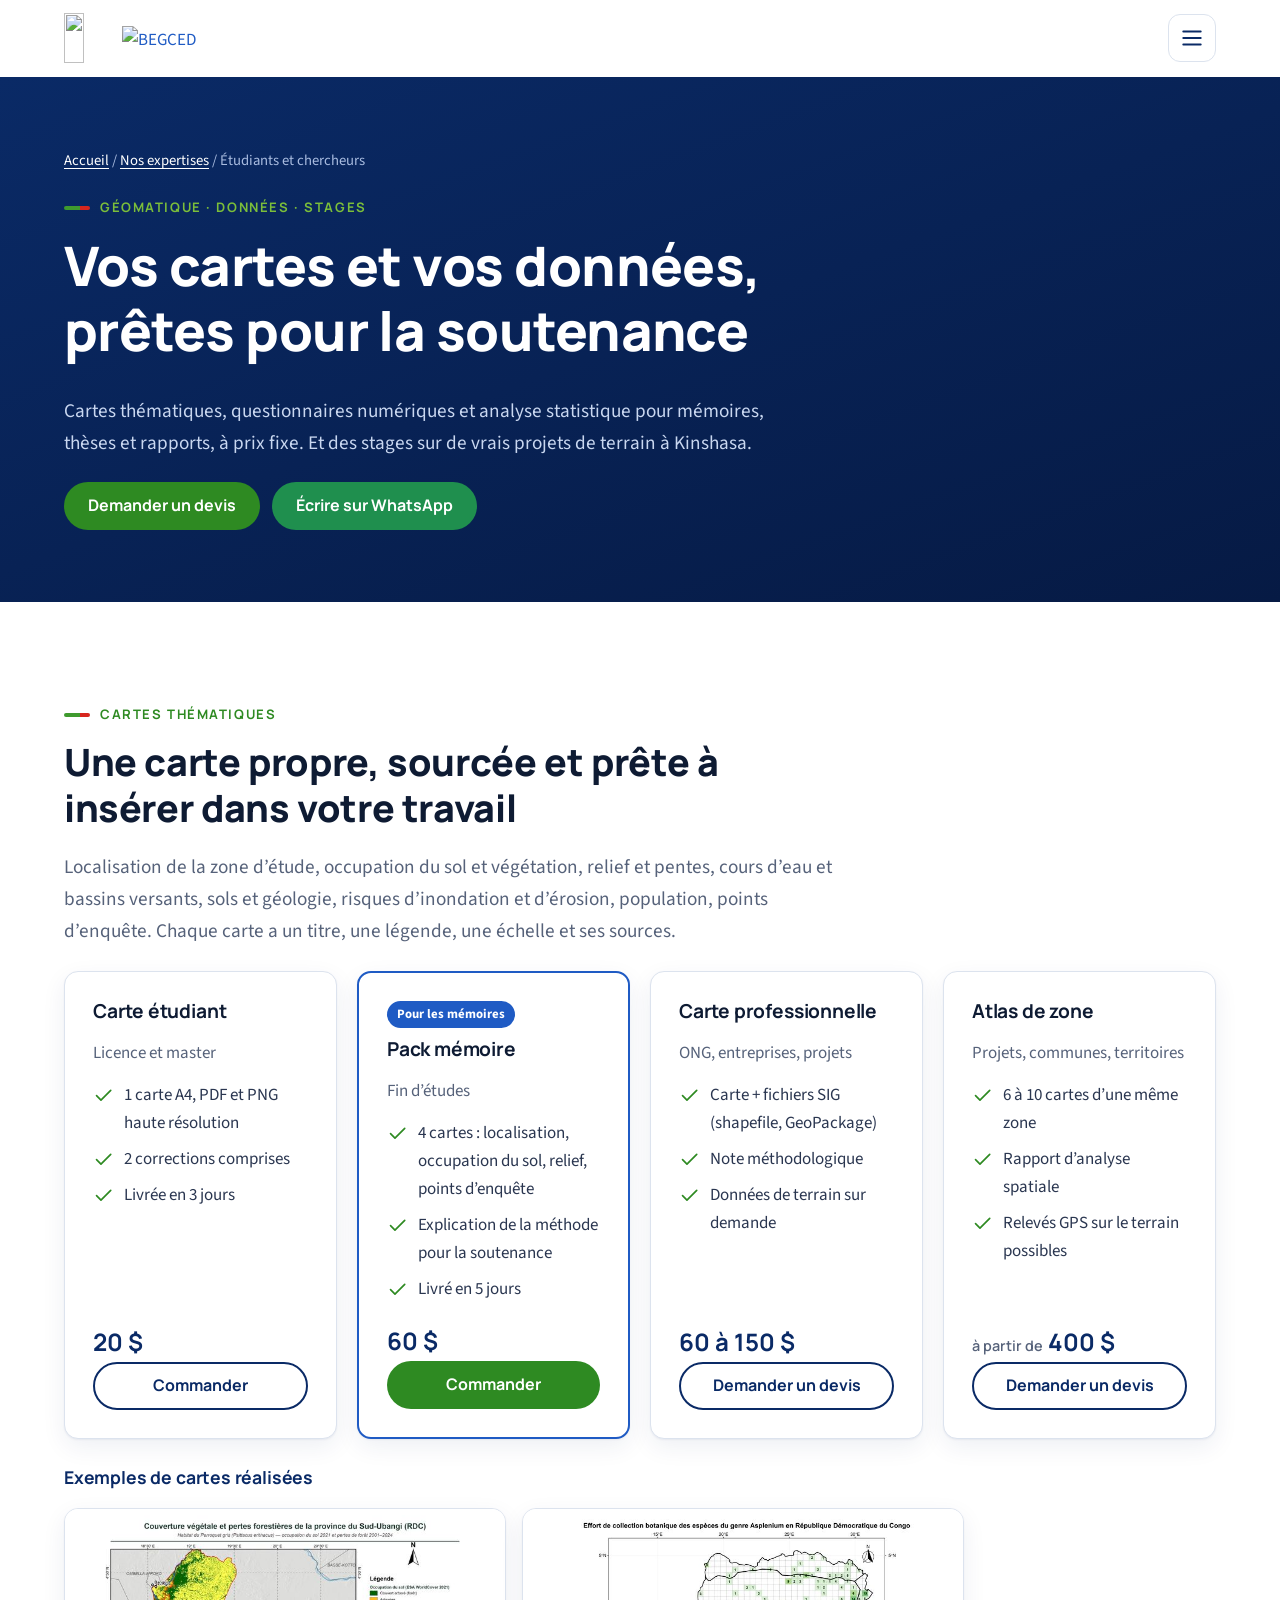
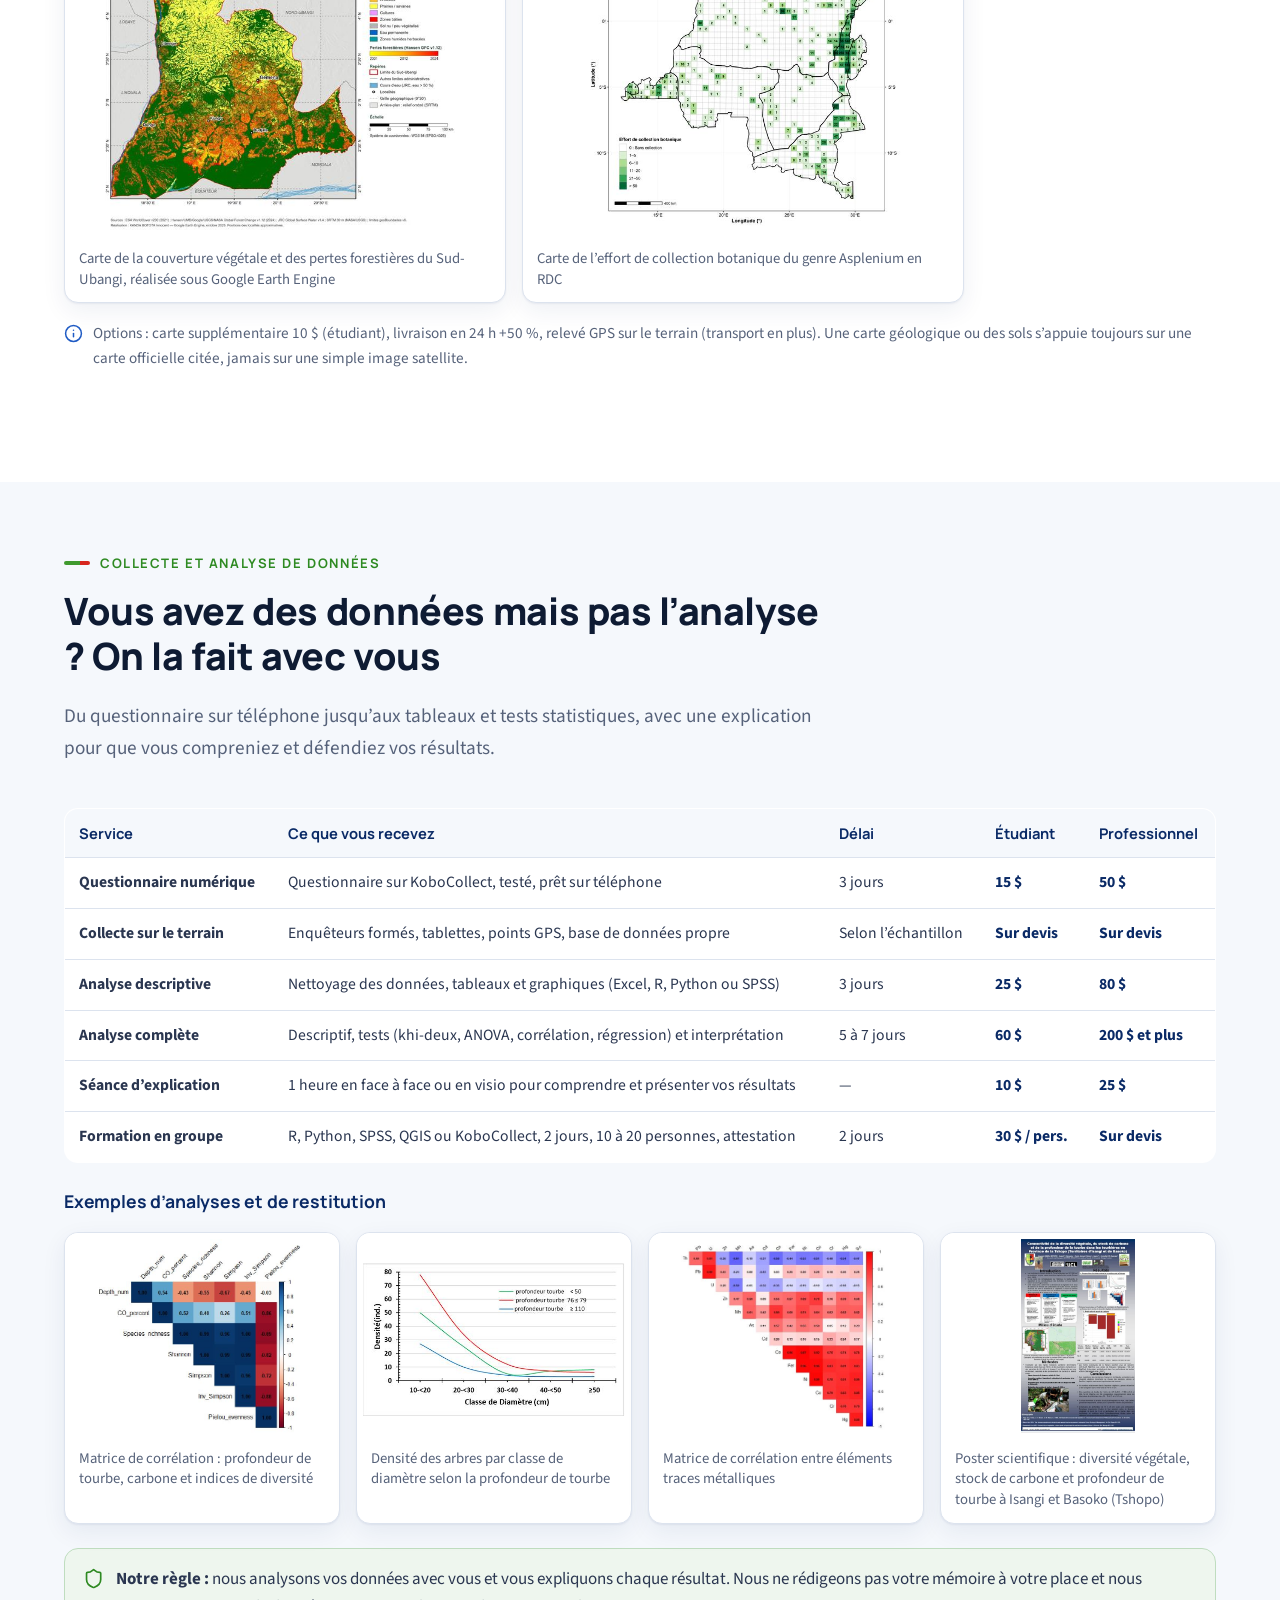
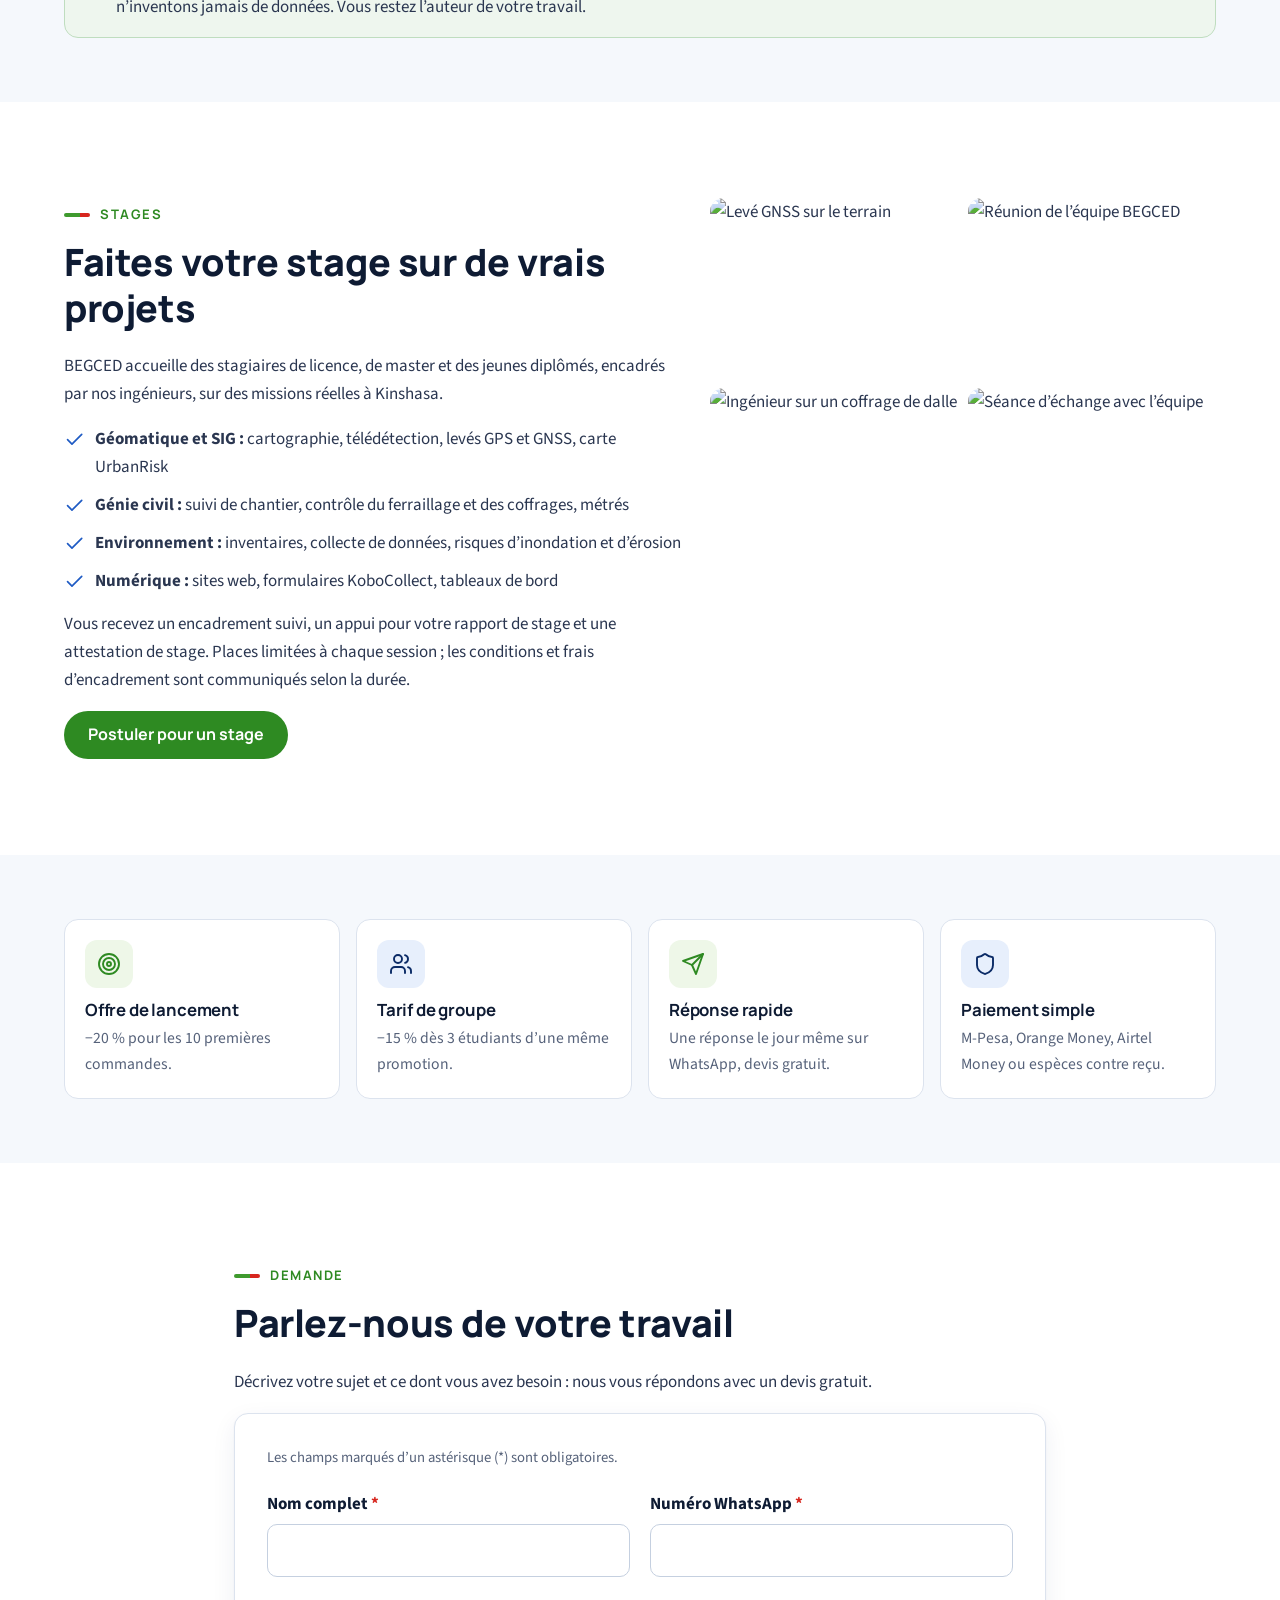
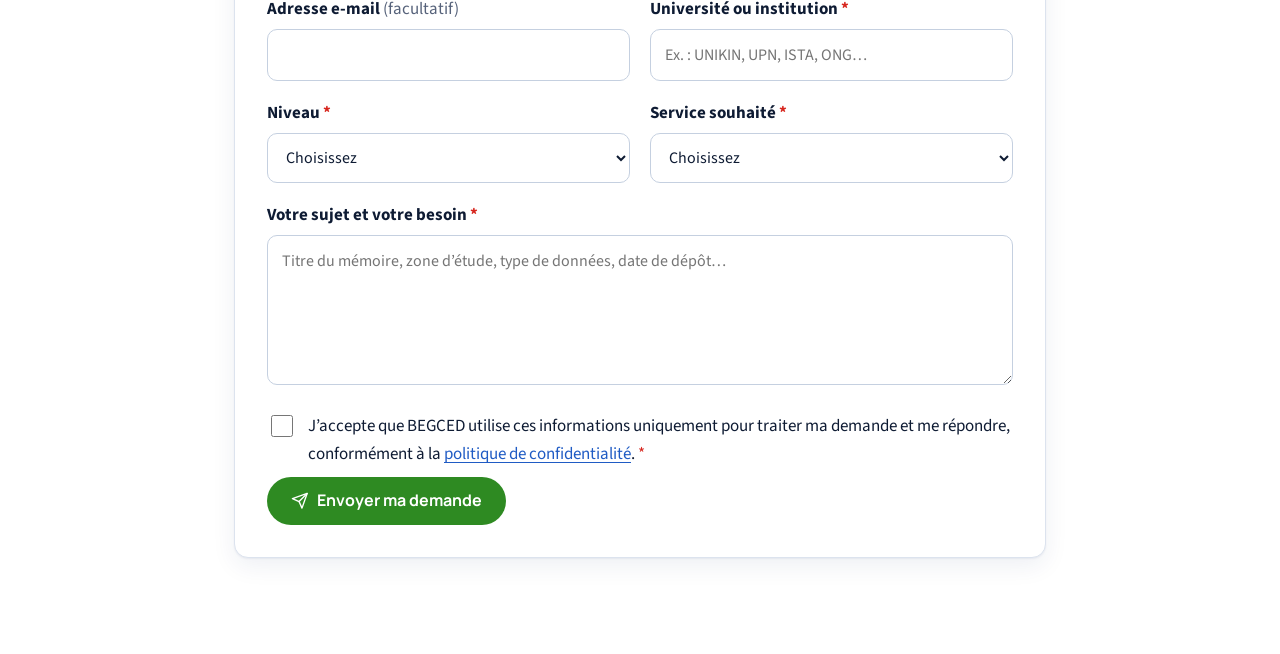
==== commit 53816919: "Photos de terrain, défauts de chantier, cartes et portrait d'Éliézer KANDA Co-Authored-By: Claude Op" ====
--- a/overrides/etudiants-chercheurs.html
+++ b/overrides/etudiants-chercheurs.html
@@ -157,6 +157,8 @@
       <div class="card offer reveal"><h3 style="margin-top:0">Carte professionnelle</h3><p class="freq">ONG, entreprises, projets</p><ul><li><svg class="i" aria-hidden="true"><use href="#i-check"></use></svg><span>Carte + fichiers SIG (shapefile, GeoPackage)</span></li><li><svg class="i" aria-hidden="true"><use href="#i-check"></use></svg><span>Note méthodologique</span></li><li><svg class="i" aria-hidden="true"><use href="#i-check"></use></svg><span>Données de terrain sur demande</span></li></ul><p class="price">60 à 150 $</p><a class="btn btn-outline" href="#demande" data-formule="Carte professionnelle">Demander un devis</a></div>
       <div class="card offer reveal"><h3 style="margin-top:0">Atlas de zone</h3><p class="freq">Projets, communes, territoires</p><ul><li><svg class="i" aria-hidden="true"><use href="#i-check"></use></svg><span>6 à 10 cartes d’une même zone</span></li><li><svg class="i" aria-hidden="true"><use href="#i-check"></use></svg><span>Rapport d’analyse spatiale</span></li><li><svg class="i" aria-hidden="true"><use href="#i-check"></use></svg><span>Relevés GPS sur le terrain possibles</span></li></ul><p class="price"><small>à partir de</small> 400 $</p><a class="btn btn-outline" href="#demande" data-formule="Atlas de zone">Demander un devis</a></div>
     </div>
+    <h3 class="gal-title" style="margin-top:28px">Exemples de cartes réalisées</h3>
+    <div class="gallery gallery-2 reveal"><figure class="ph fit"><a href="assets/img/photos/carte-sud-ubangi.jpg" data-lightbox="etu-cartes" data-caption="Carte de la couverture végétale et des pertes forestières du Sud-Ubangi, réalisée sous Google Earth Engine"><img src="assets/img/photos/carte-sud-ubangi-640.jpg" alt="Carte de la couverture végétale et des pertes forestières du Sud-Ubangi, réalisée sous Google Earth Engine" width="640" height="525" loading="lazy"></a><figcaption>Carte de la couverture végétale et des pertes forestières du Sud-Ubangi, réalisée sous Google Earth Engine</figcaption></figure><figure class="ph fit"><a href="assets/img/photos/carte-asplenium.jpg" data-lightbox="etu-cartes" data-caption="Carte de l’effort de collection botanique du genre Asplenium en RDC"><img src="assets/img/photos/carte-asplenium-640.jpg" alt="Carte de l’effort de collection botanique du genre Asplenium en RDC" width="640" height="582" loading="lazy"></a><figcaption>Carte de l’effort de collection botanique du genre Asplenium en RDC</figcaption></figure></div>
     <p class="note" style="margin-top:18px"><svg class="i" aria-hidden="true"><use href="#i-info"></use></svg><span>Options : carte supplémentaire 10 $ (étudiant), livraison en 24 h +50 %, relevé GPS sur le terrain (transport en plus). Une carte géologique ou des sols s’appuie toujours sur une carte officielle citée, jamais sur une simple image satellite.</span></p>
   </div>
 </section>
@@ -179,6 +181,8 @@
       </tbody>
     </table>
     </div>
+    <h3 class="gal-title" style="margin-top:28px">Exemples d’analyses et de restitution</h3>
+    <div class="gallery gallery-4 reveal"><figure class="ph fit"><a href="assets/img/photos/correlation-diversite.jpg" data-lightbox="etu-analyses" data-caption="Matrice de corrélation : profondeur de tourbe, carbone et indices de diversité"><img src="assets/img/photos/correlation-diversite-640.jpg" alt="Matrice de corrélation : profondeur de tourbe, carbone et indices de diversité" width="566" height="515" loading="lazy"></a><figcaption>Matrice de corrélation : profondeur de tourbe, carbone et indices de diversité</figcaption></figure><figure class="ph fit"><a href="assets/img/photos/structure-diametre.jpg" data-lightbox="etu-analyses" data-caption="Densité des arbres par classe de diamètre selon la profondeur de tourbe"><img src="assets/img/photos/structure-diametre-640.jpg" alt="Densité des arbres par classe de diamètre selon la profondeur de tourbe" width="496" height="306" loading="lazy"></a><figcaption>Densité des arbres par classe de diamètre selon la profondeur de tourbe</figcaption></figure><figure class="ph fit"><a href="assets/img/photos/correlation-metaux.jpg" data-lightbox="etu-analyses" data-caption="Matrice de corrélation entre éléments traces métalliques"><img src="assets/img/photos/correlation-metaux-640.jpg" alt="Matrice de corrélation entre éléments traces métalliques" width="640" height="457" loading="lazy"></a><figcaption>Matrice de corrélation entre éléments traces métalliques</figcaption></figure><figure class="ph fit"><a href="assets/img/photos/poster-tourbieres.jpg" data-lightbox="etu-analyses" data-caption="Poster scientifique : diversité végétale, stock de carbone et profondeur de tourbe à Isangi et Basoko (Tshopo)"><img src="assets/img/photos/poster-tourbieres-640.jpg" alt="Poster scientifique : diversité végétale, stock de carbone et profondeur de tourbe à Isangi et Basoko (Tshopo)" width="380" height="640" loading="lazy"></a><figcaption>Poster scientifique : diversité végétale, stock de carbone et profondeur de tourbe à Isangi et Basoko (Tshopo)</figcaption></figure></div>
     <div class="regle reveal"><svg class="i" aria-hidden="true"><use href="#i-shield"></use></svg><p><strong>Notre règle :</strong> nous analysons vos données avec vous et vous expliquons chaque résultat. Nous ne rédigeons pas votre mémoire à votre place et nous n’inventons jamais de données. Vous restez l’auteur de votre travail.</p></div>
   </div>
 </section>
--- a/overrides/assets/css/style.css
+++ b/overrides/assets/css/style.css
@@ -500,3 +500,8 @@
 @media (max-width: 860px) { .org-list-3 { grid-template-columns: 1fr; } }
 .org-ing::before { display: none; }
 .filters[hidden], .filter-status[hidden] { display: none; }
+
+/* Cartes et graphiques : afficher en entier, sans recadrage */
+.ph.fit a { background: #fff; }
+.ph.fit img { object-fit: contain; padding: 6px; }
+@media (hover: hover) and (pointer: fine) { .ph.fit a:hover img { transform: none; } }
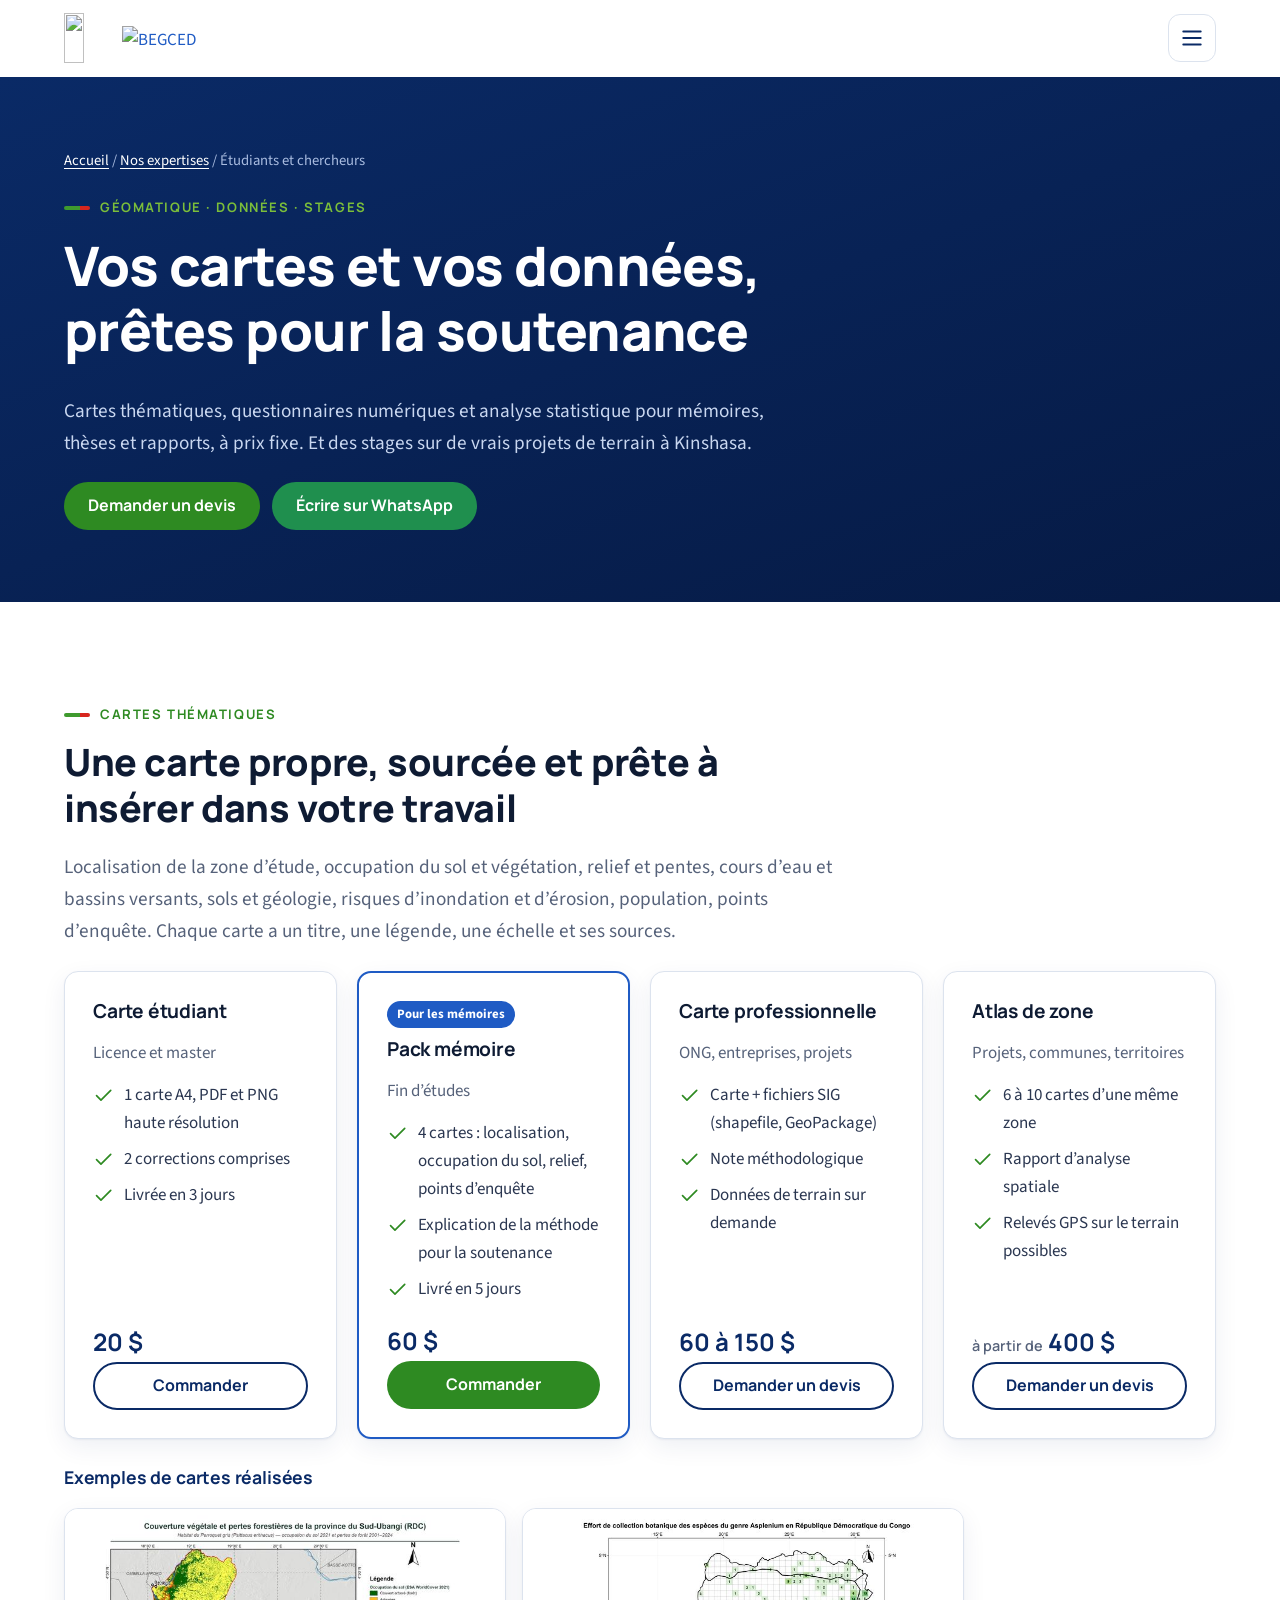
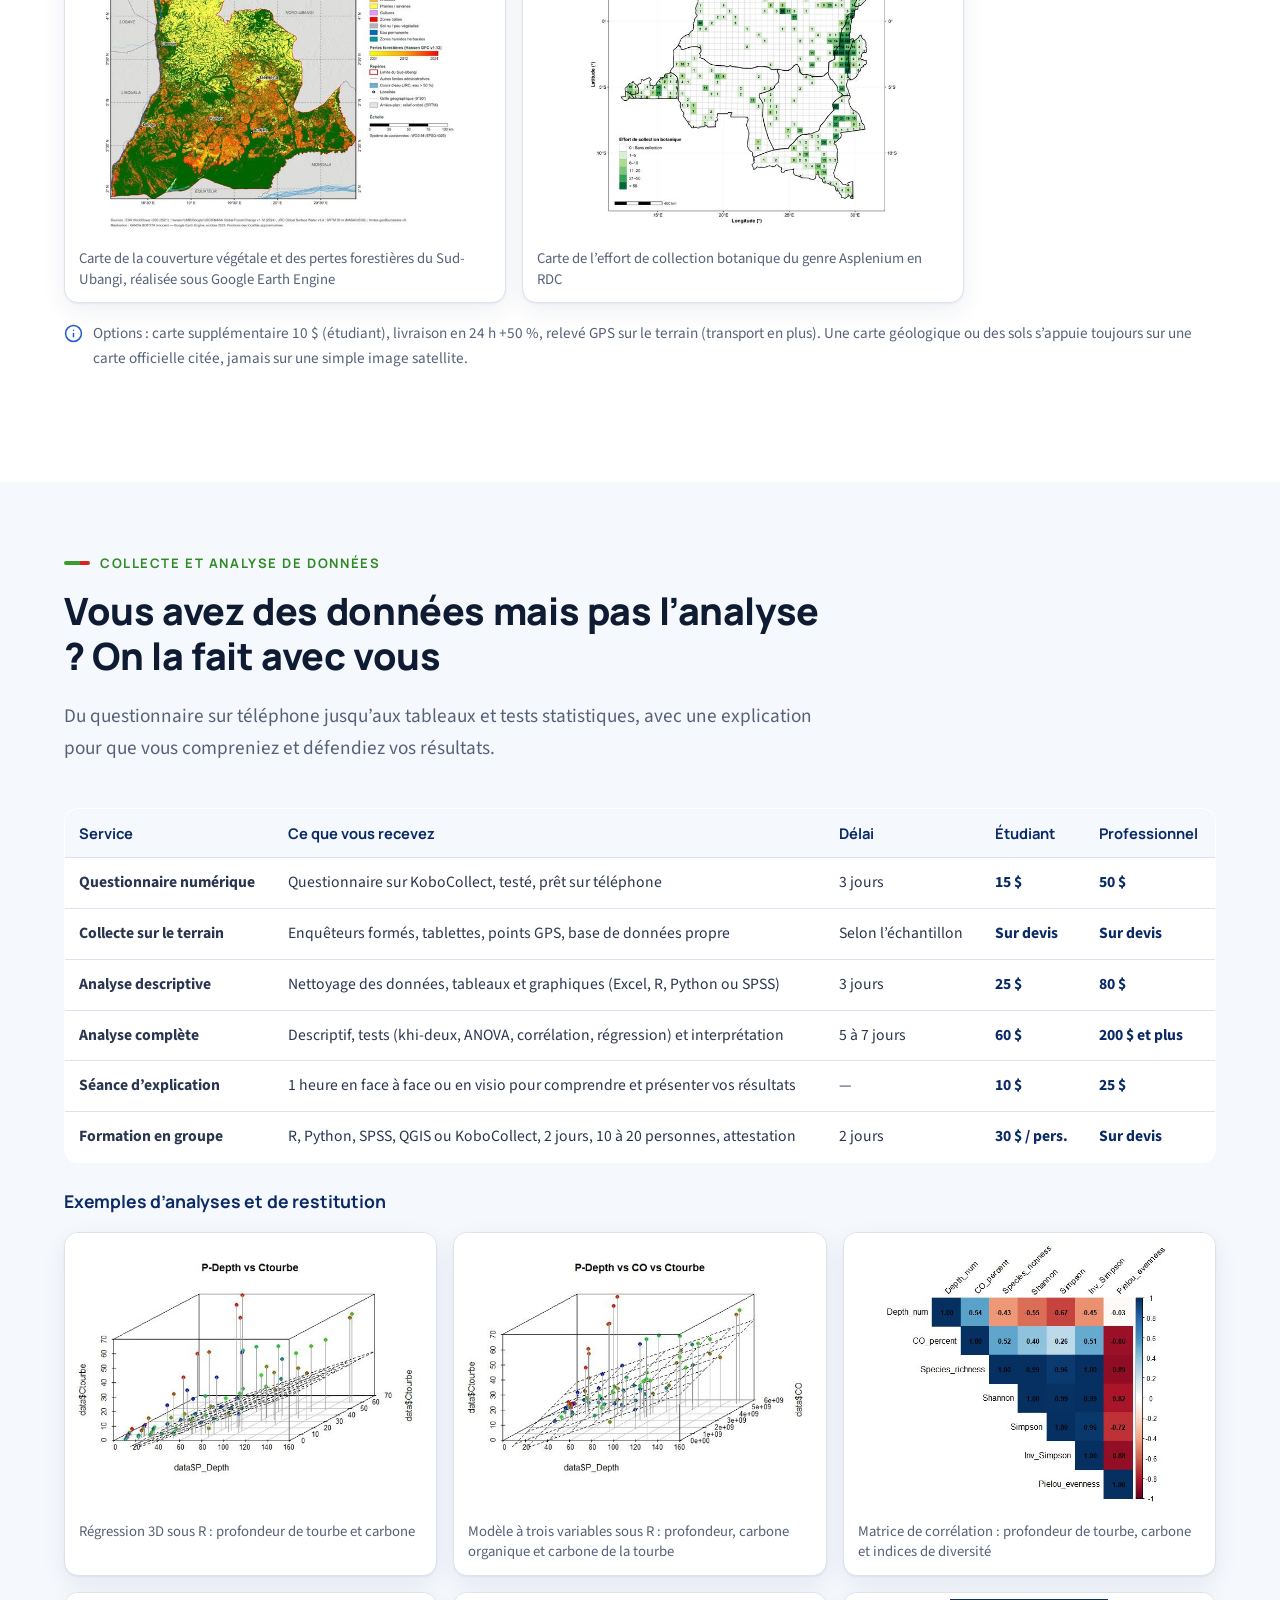
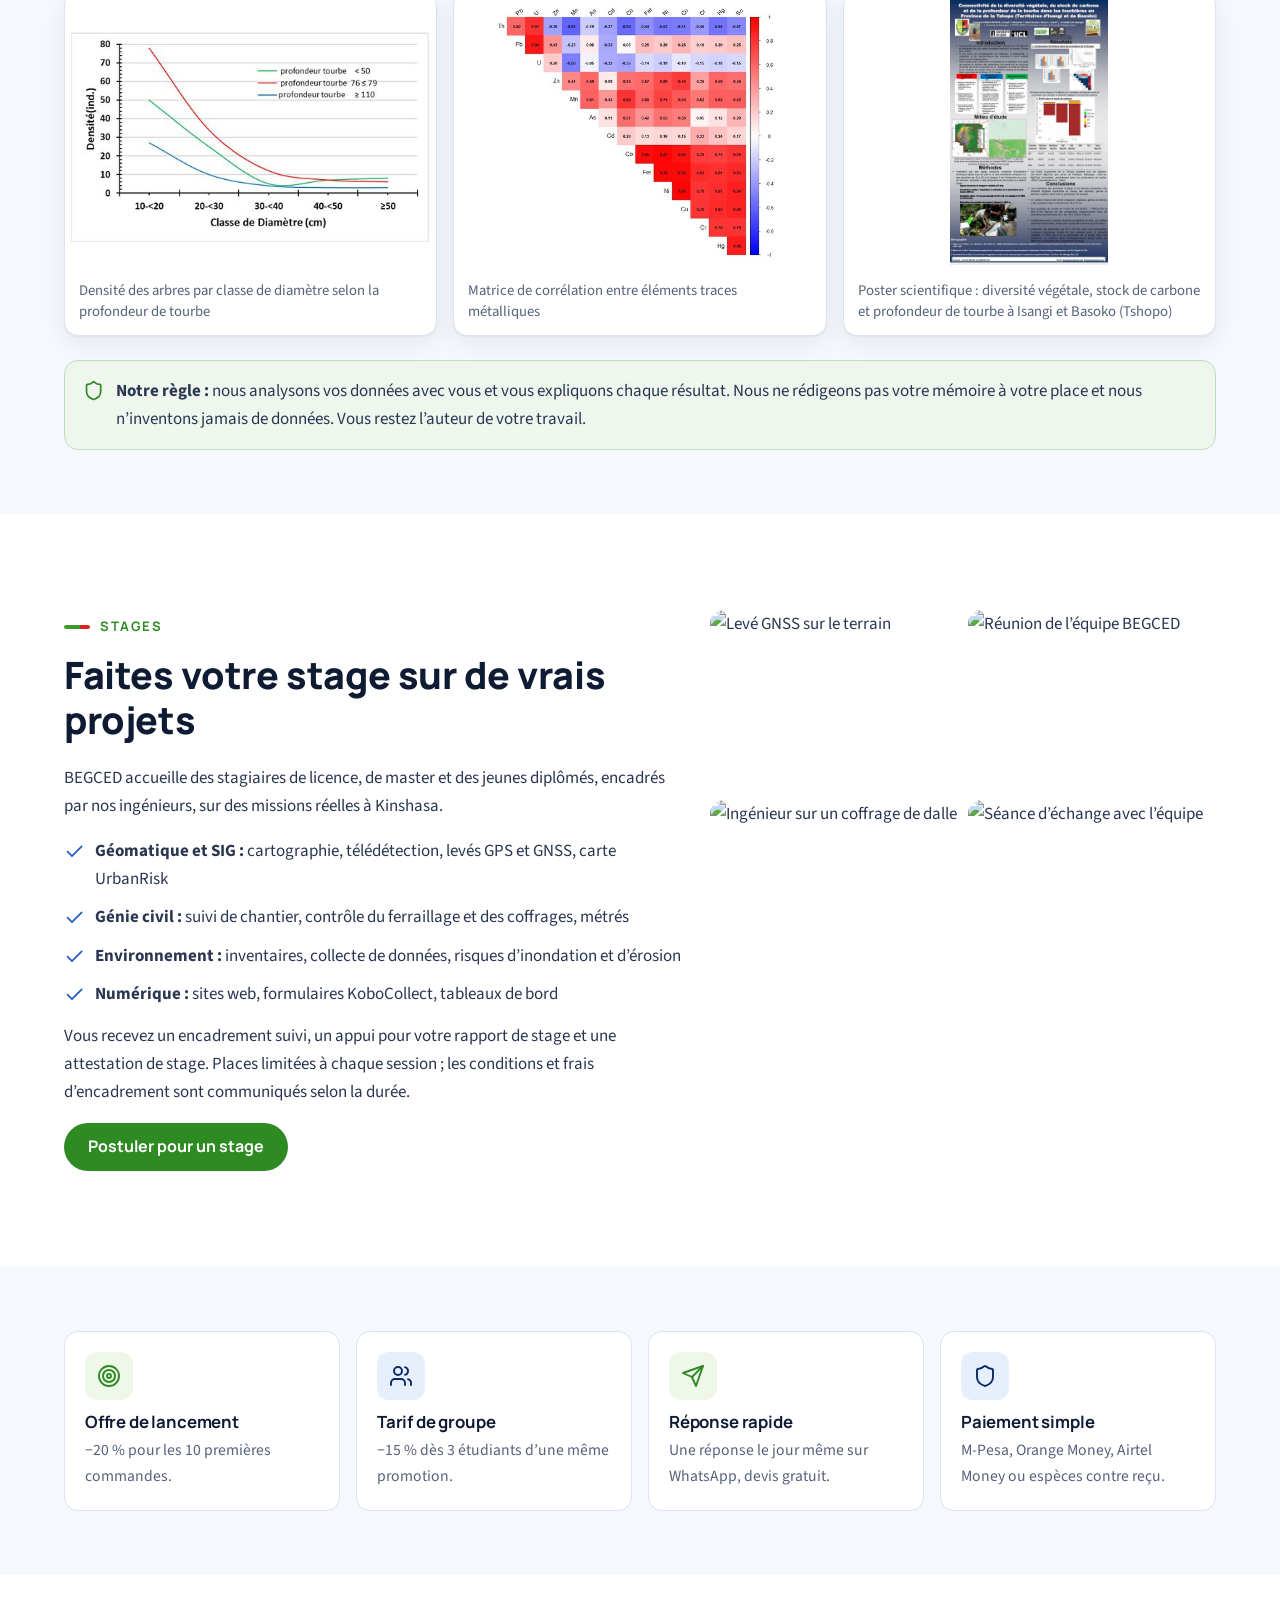
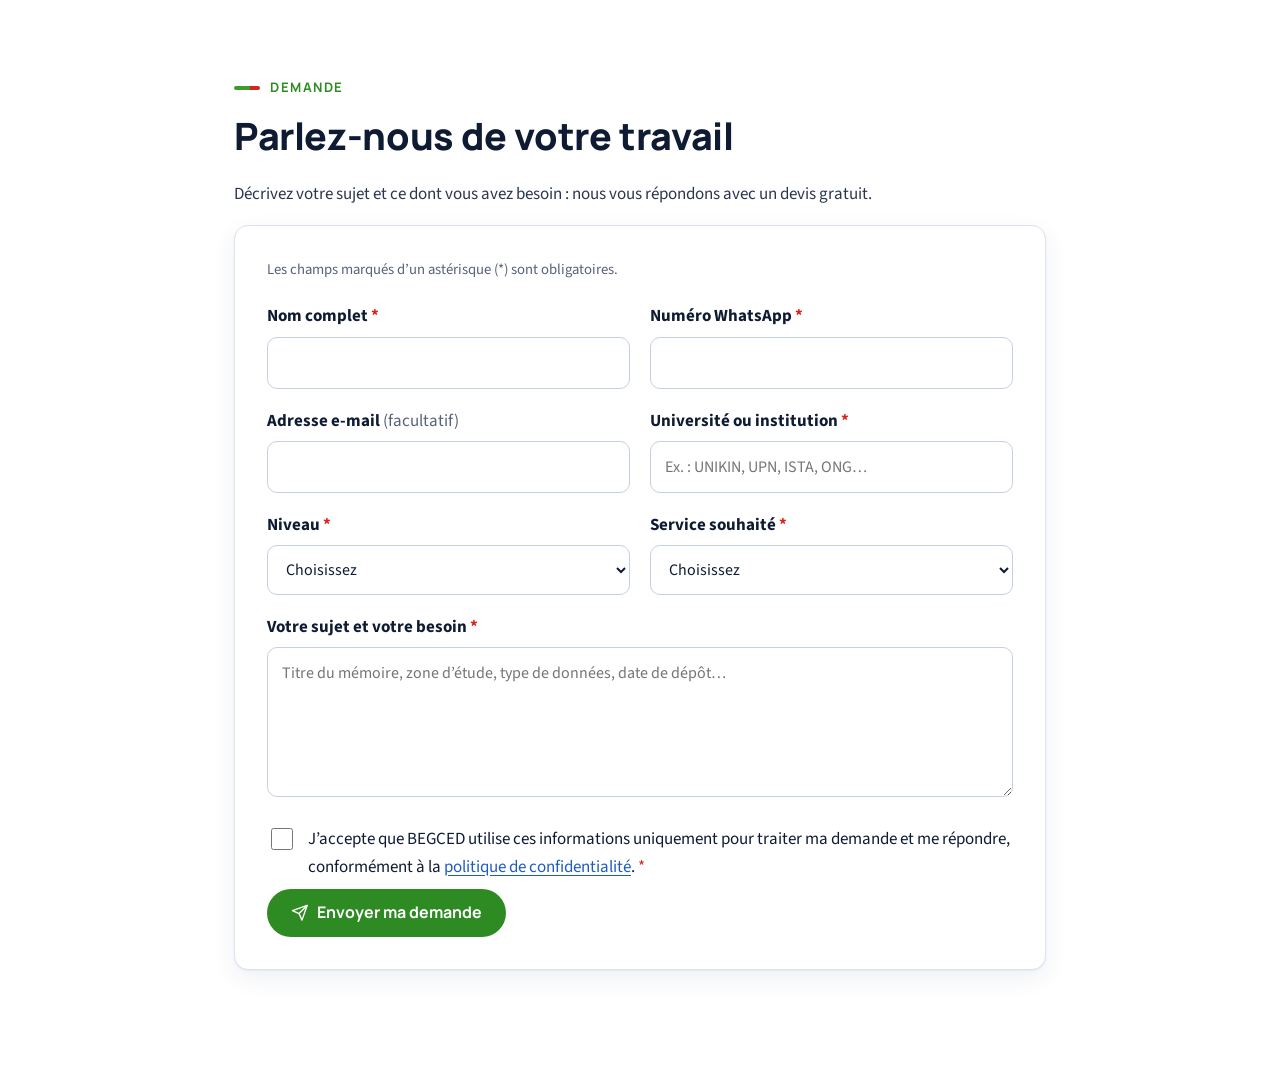
==== commit 693d3d22: "Graphiques 3D R et structure en béton armé ajoutés aux galeries Co-Authored-By: Claude Opus 5.5 <nor" ====
--- a/overrides/etudiants-chercheurs.html
+++ b/overrides/etudiants-chercheurs.html
@@ -182,7 +182,7 @@
     </table>
     </div>
     <h3 class="gal-title" style="margin-top:28px">Exemples d’analyses et de restitution</h3>
-    <div class="gallery gallery-4 reveal"><figure class="ph fit"><a href="assets/img/photos/correlation-diversite.jpg" data-lightbox="etu-analyses" data-caption="Matrice de corrélation : profondeur de tourbe, carbone et indices de diversité"><img src="assets/img/photos/correlation-diversite-640.jpg" alt="Matrice de corrélation : profondeur de tourbe, carbone et indices de diversité" width="566" height="515" loading="lazy"></a><figcaption>Matrice de corrélation : profondeur de tourbe, carbone et indices de diversité</figcaption></figure><figure class="ph fit"><a href="assets/img/photos/structure-diametre.jpg" data-lightbox="etu-analyses" data-caption="Densité des arbres par classe de diamètre selon la profondeur de tourbe"><img src="assets/img/photos/structure-diametre-640.jpg" alt="Densité des arbres par classe de diamètre selon la profondeur de tourbe" width="496" height="306" loading="lazy"></a><figcaption>Densité des arbres par classe de diamètre selon la profondeur de tourbe</figcaption></figure><figure class="ph fit"><a href="assets/img/photos/correlation-metaux.jpg" data-lightbox="etu-analyses" data-caption="Matrice de corrélation entre éléments traces métalliques"><img src="assets/img/photos/correlation-metaux-640.jpg" alt="Matrice de corrélation entre éléments traces métalliques" width="640" height="457" loading="lazy"></a><figcaption>Matrice de corrélation entre éléments traces métalliques</figcaption></figure><figure class="ph fit"><a href="assets/img/photos/poster-tourbieres.jpg" data-lightbox="etu-analyses" data-caption="Poster scientifique : diversité végétale, stock de carbone et profondeur de tourbe à Isangi et Basoko (Tshopo)"><img src="assets/img/photos/poster-tourbieres-640.jpg" alt="Poster scientifique : diversité végétale, stock de carbone et profondeur de tourbe à Isangi et Basoko (Tshopo)" width="380" height="640" loading="lazy"></a><figcaption>Poster scientifique : diversité végétale, stock de carbone et profondeur de tourbe à Isangi et Basoko (Tshopo)</figcaption></figure></div>
+    <div class="gallery gallery-3 reveal"><figure class="ph fit"><a href="assets/img/photos/graphe-3d-tourbe.jpg" data-lightbox="etu-analyses" data-caption="Régression 3D sous R : profondeur de tourbe et carbone"><img src="assets/img/photos/graphe-3d-tourbe-640.jpg" alt="Régression 3D sous R : profondeur de tourbe et carbone" width="640" height="451" loading="lazy"></a><figcaption>Régression 3D sous R : profondeur de tourbe et carbone</figcaption></figure><figure class="ph fit"><a href="assets/img/photos/graphe-3d-tourbe-carbone.jpg" data-lightbox="etu-analyses" data-caption="Modèle à trois variables sous R : profondeur, carbone organique et carbone de la tourbe"><img src="assets/img/photos/graphe-3d-tourbe-carbone-640.jpg" alt="Modèle à trois variables sous R : profondeur, carbone organique et carbone de la tourbe" width="640" height="451" loading="lazy"></a><figcaption>Modèle à trois variables sous R : profondeur, carbone organique et carbone de la tourbe</figcaption></figure><figure class="ph fit"><a href="assets/img/photos/correlation-diversite.jpg" data-lightbox="etu-analyses" data-caption="Matrice de corrélation : profondeur de tourbe, carbone et indices de diversité"><img src="assets/img/photos/correlation-diversite-640.jpg" alt="Matrice de corrélation : profondeur de tourbe, carbone et indices de diversité" width="566" height="515" loading="lazy"></a><figcaption>Matrice de corrélation : profondeur de tourbe, carbone et indices de diversité</figcaption></figure><figure class="ph fit"><a href="assets/img/photos/structure-diametre.jpg" data-lightbox="etu-analyses" data-caption="Densité des arbres par classe de diamètre selon la profondeur de tourbe"><img src="assets/img/photos/structure-diametre-640.jpg" alt="Densité des arbres par classe de diamètre selon la profondeur de tourbe" width="496" height="306" loading="lazy"></a><figcaption>Densité des arbres par classe de diamètre selon la profondeur de tourbe</figcaption></figure><figure class="ph fit"><a href="assets/img/photos/correlation-metaux.jpg" data-lightbox="etu-analyses" data-caption="Matrice de corrélation entre éléments traces métalliques"><img src="assets/img/photos/correlation-metaux-640.jpg" alt="Matrice de corrélation entre éléments traces métalliques" width="640" height="457" loading="lazy"></a><figcaption>Matrice de corrélation entre éléments traces métalliques</figcaption></figure><figure class="ph fit"><a href="assets/img/photos/poster-tourbieres.jpg" data-lightbox="etu-analyses" data-caption="Poster scientifique : diversité végétale, stock de carbone et profondeur de tourbe à Isangi et Basoko (Tshopo)"><img src="assets/img/photos/poster-tourbieres-640.jpg" alt="Poster scientifique : diversité végétale, stock de carbone et profondeur de tourbe à Isangi et Basoko (Tshopo)" width="380" height="640" loading="lazy"></a><figcaption>Poster scientifique : diversité végétale, stock de carbone et profondeur de tourbe à Isangi et Basoko (Tshopo)</figcaption></figure></div>
     <div class="regle reveal"><svg class="i" aria-hidden="true"><use href="#i-shield"></use></svg><p><strong>Notre règle :</strong> nous analysons vos données avec vous et vous expliquons chaque résultat. Nous ne rédigeons pas votre mémoire à votre place et nous n’inventons jamais de données. Vous restez l’auteur de votre travail.</p></div>
   </div>
 </section>
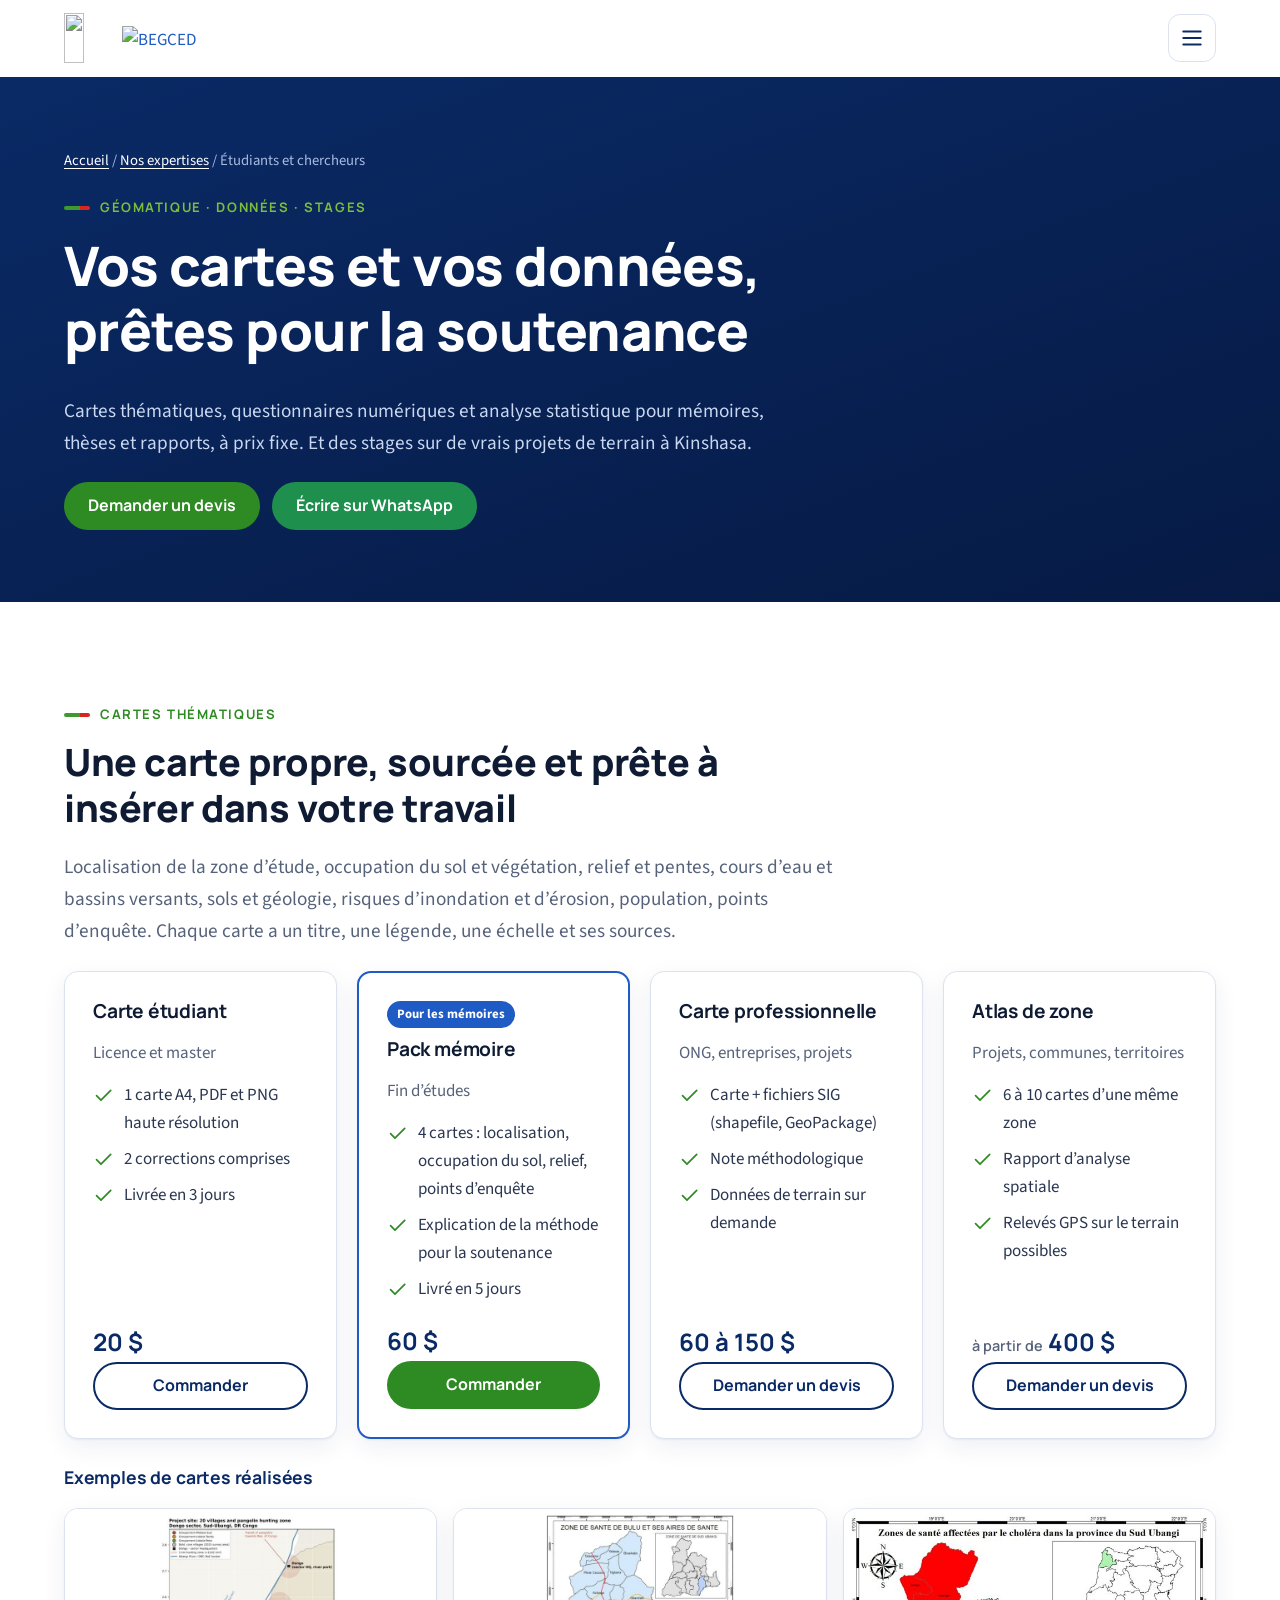
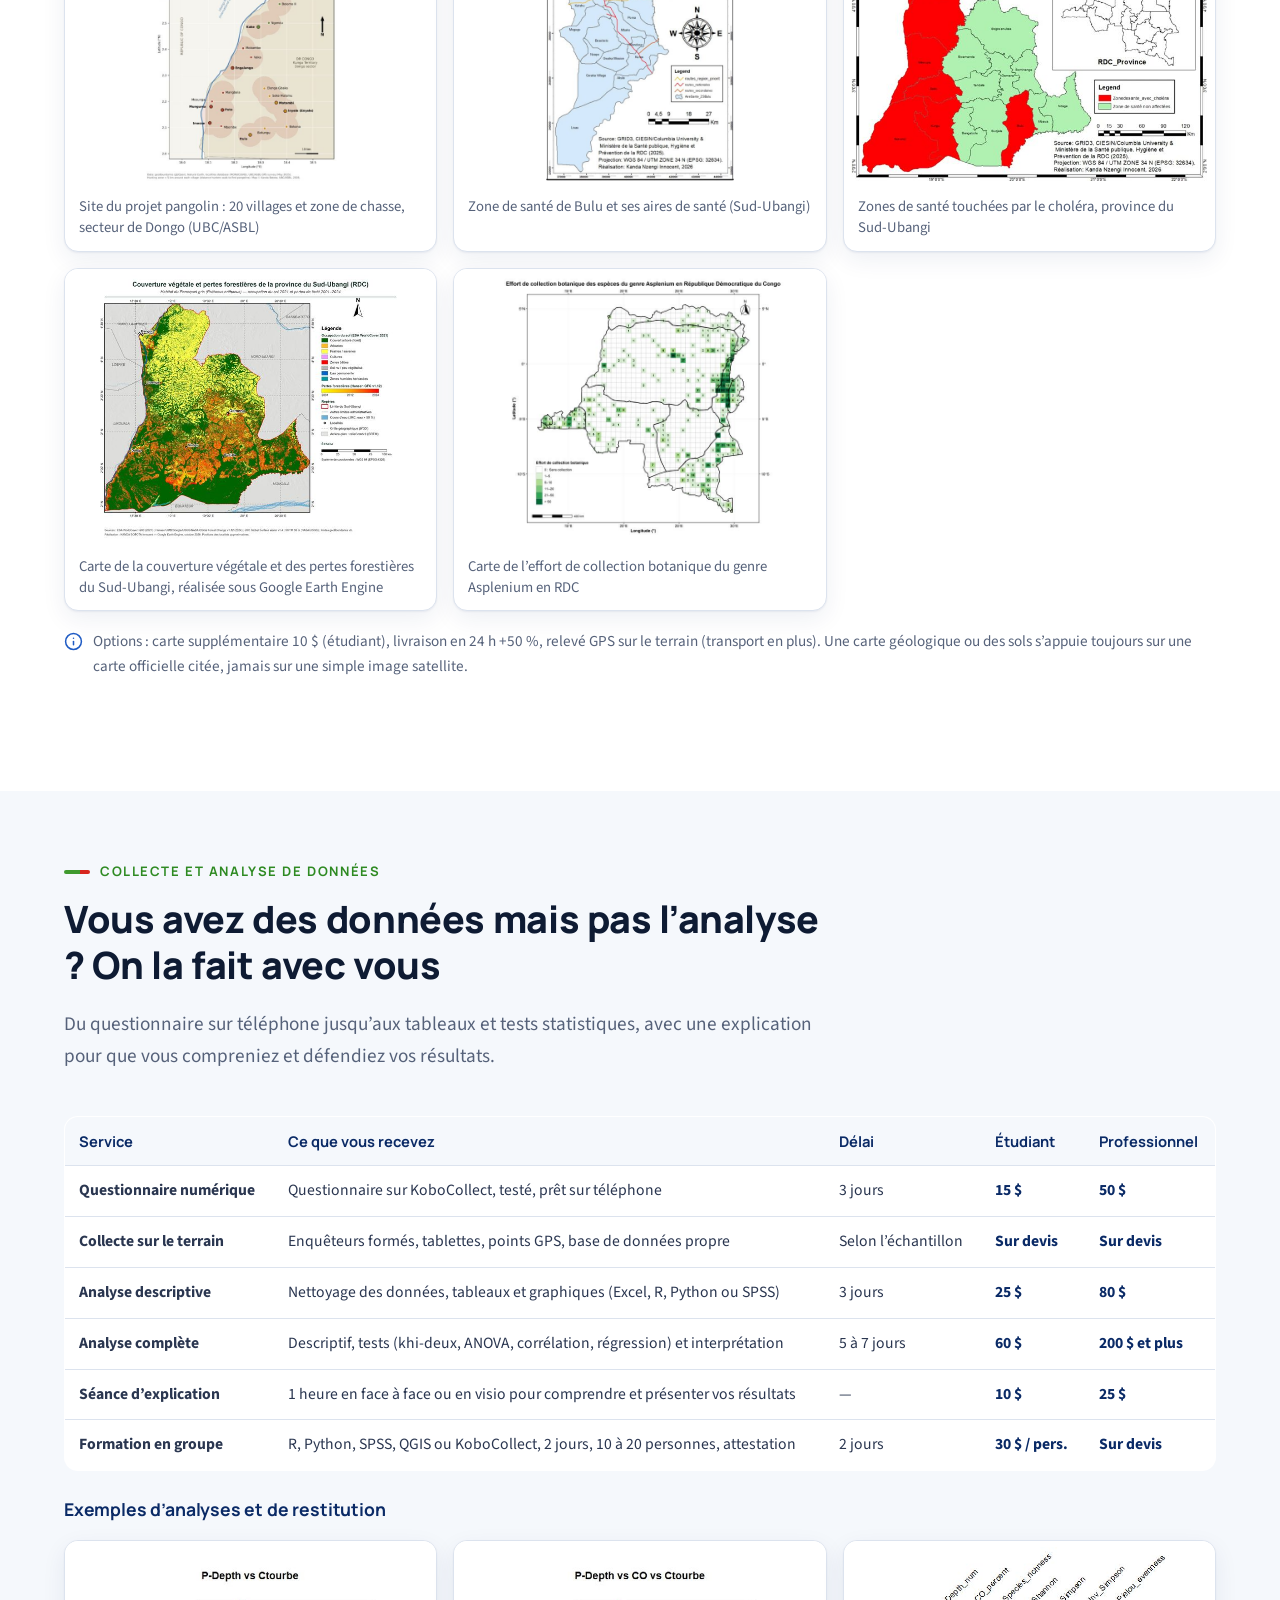
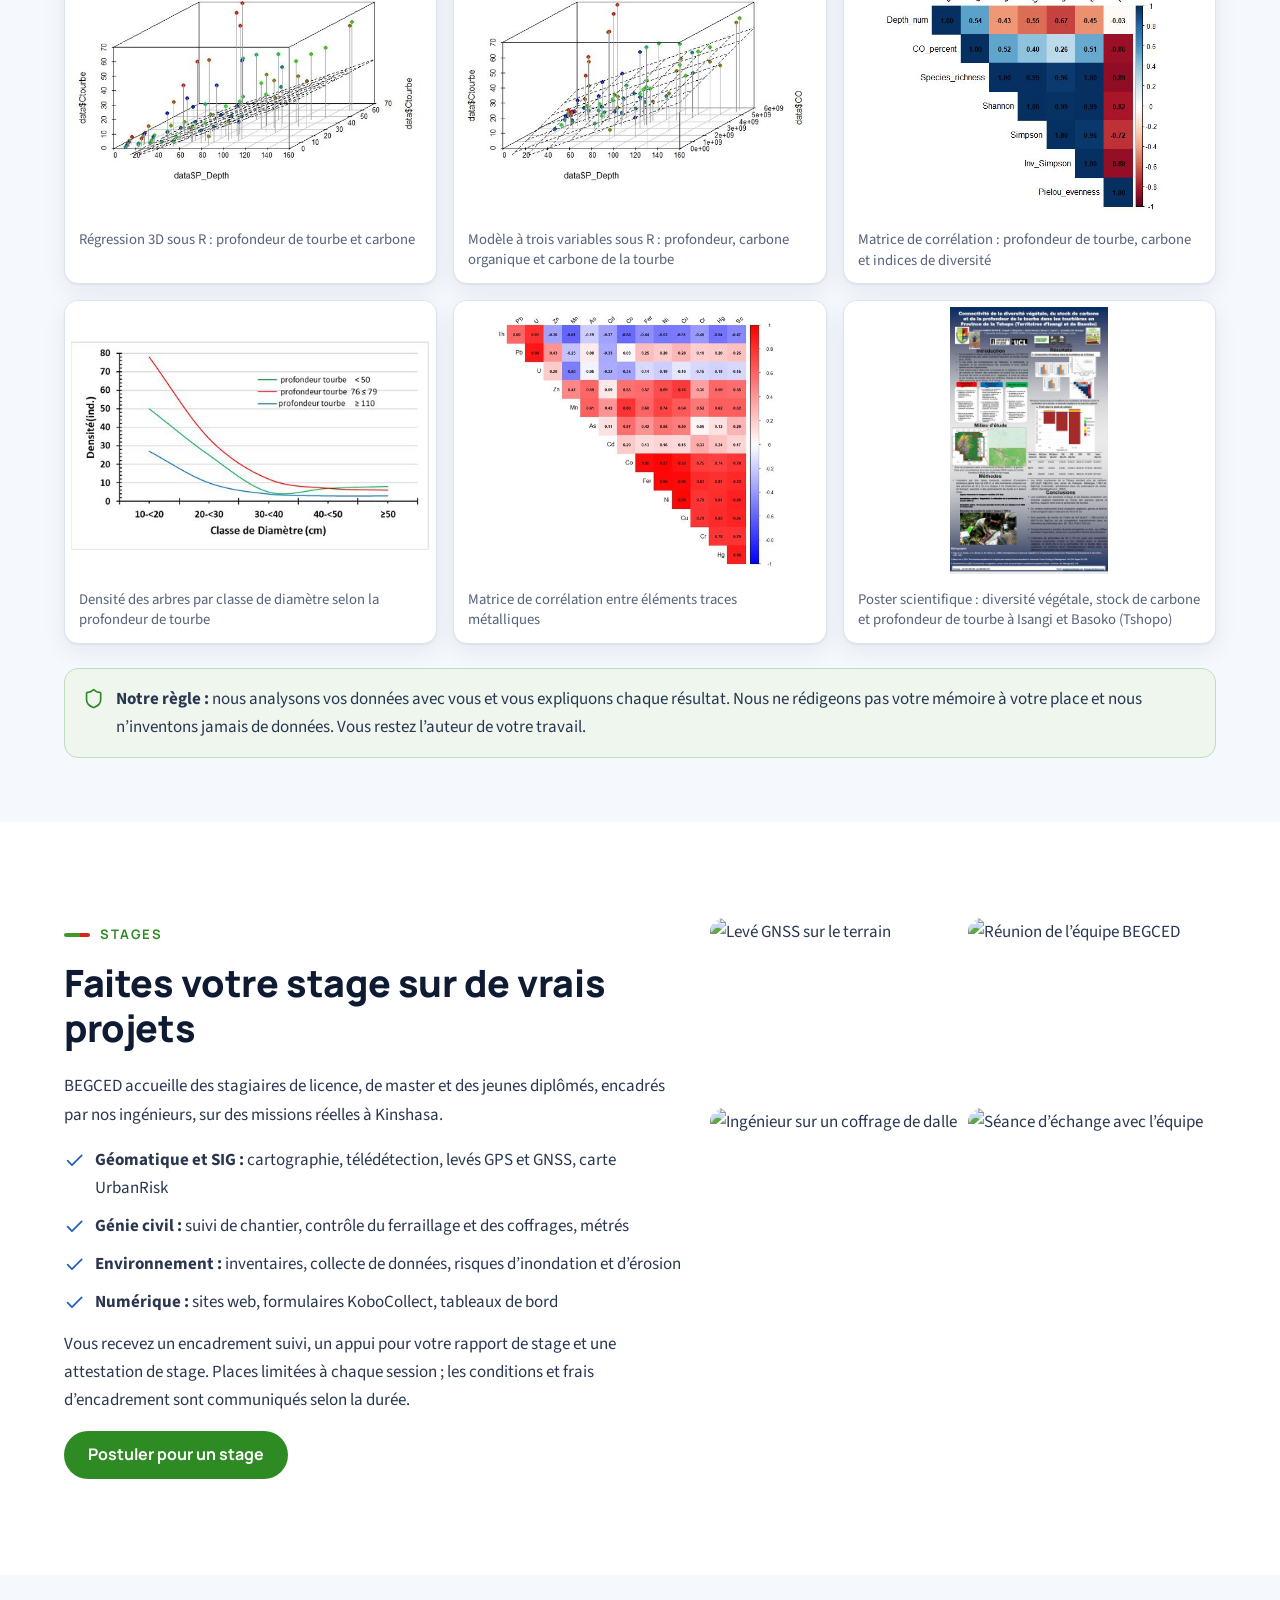
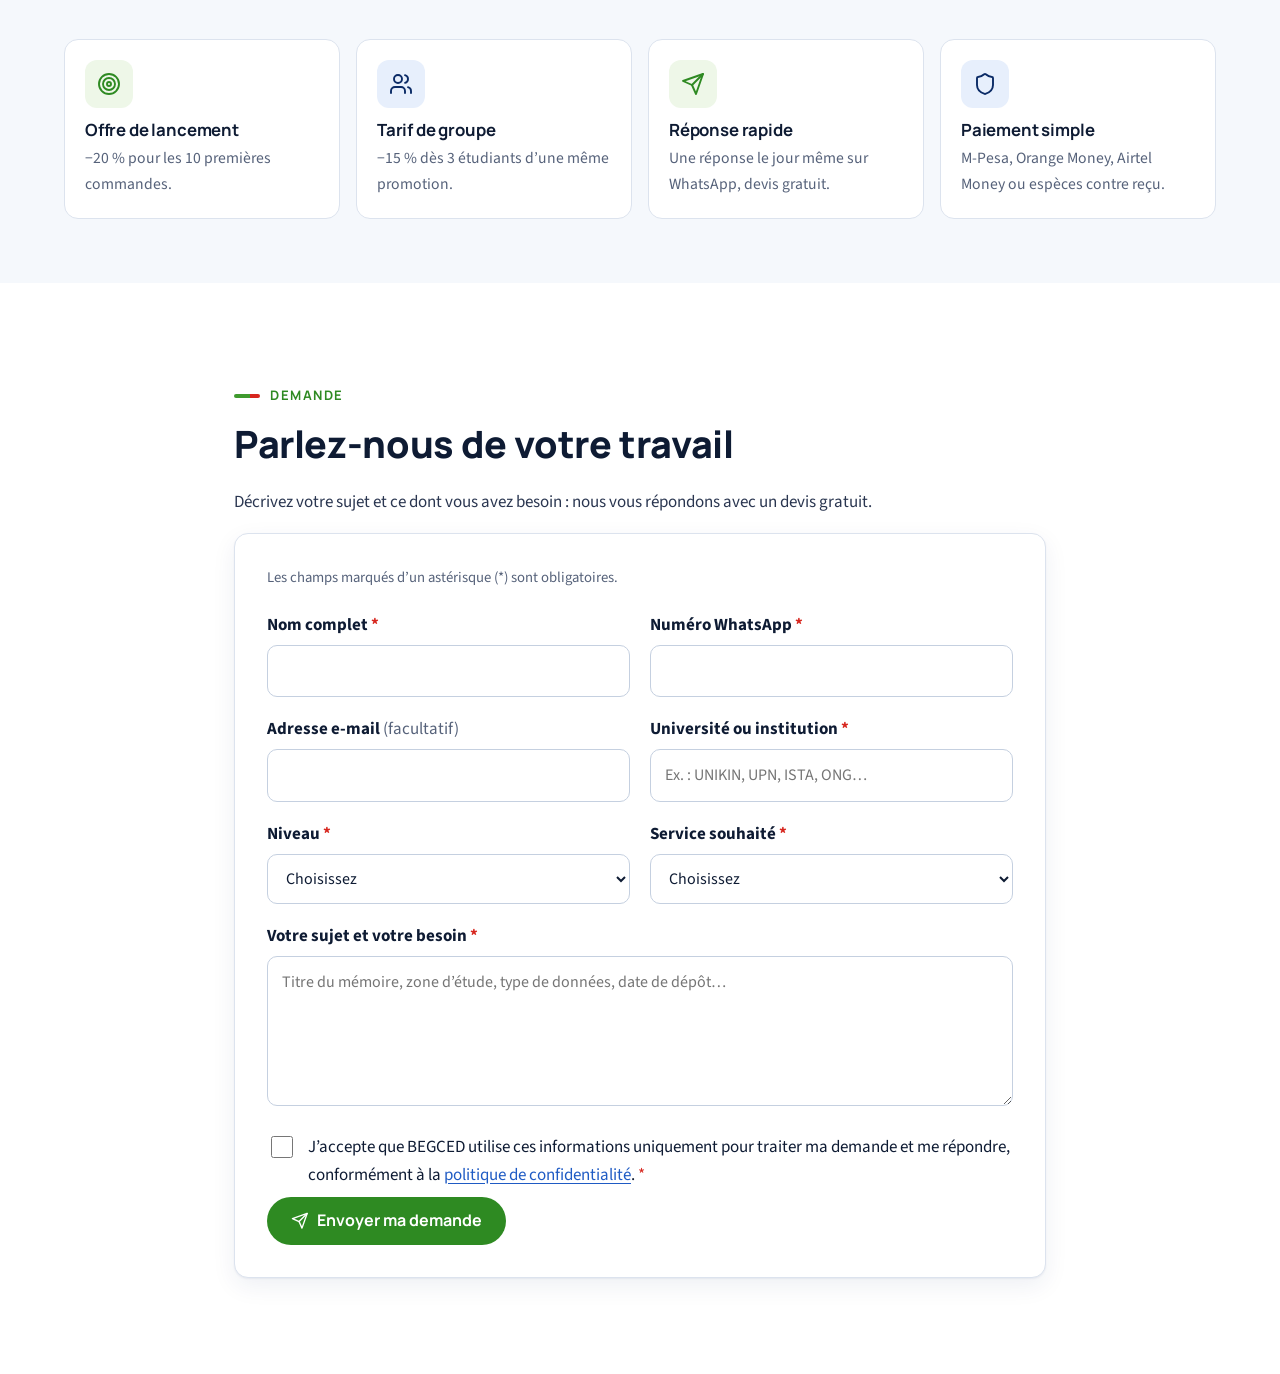
==== commit 410e42ad: "Cartes (pangolin Dongo, ZS Bulu, choléra Sud-Ubangi) et vidéos de modélisation 3D Co-Authored-By: Cl" ====
--- a/overrides/etudiants-chercheurs.html
+++ b/overrides/etudiants-chercheurs.html
@@ -158,7 +158,7 @@
       <div class="card offer reveal"><h3 style="margin-top:0">Atlas de zone</h3><p class="freq">Projets, communes, territoires</p><ul><li><svg class="i" aria-hidden="true"><use href="#i-check"></use></svg><span>6 à 10 cartes d’une même zone</span></li><li><svg class="i" aria-hidden="true"><use href="#i-check"></use></svg><span>Rapport d’analyse spatiale</span></li><li><svg class="i" aria-hidden="true"><use href="#i-check"></use></svg><span>Relevés GPS sur le terrain possibles</span></li></ul><p class="price"><small>à partir de</small> 400 $</p><a class="btn btn-outline" href="#demande" data-formule="Atlas de zone">Demander un devis</a></div>
     </div>
     <h3 class="gal-title" style="margin-top:28px">Exemples de cartes réalisées</h3>
-    <div class="gallery gallery-2 reveal"><figure class="ph fit"><a href="assets/img/photos/carte-sud-ubangi.jpg" data-lightbox="etu-cartes" data-caption="Carte de la couverture végétale et des pertes forestières du Sud-Ubangi, réalisée sous Google Earth Engine"><img src="assets/img/photos/carte-sud-ubangi-640.jpg" alt="Carte de la couverture végétale et des pertes forestières du Sud-Ubangi, réalisée sous Google Earth Engine" width="640" height="525" loading="lazy"></a><figcaption>Carte de la couverture végétale et des pertes forestières du Sud-Ubangi, réalisée sous Google Earth Engine</figcaption></figure><figure class="ph fit"><a href="assets/img/photos/carte-asplenium.jpg" data-lightbox="etu-cartes" data-caption="Carte de l’effort de collection botanique du genre Asplenium en RDC"><img src="assets/img/photos/carte-asplenium-640.jpg" alt="Carte de l’effort de collection botanique du genre Asplenium en RDC" width="640" height="582" loading="lazy"></a><figcaption>Carte de l’effort de collection botanique du genre Asplenium en RDC</figcaption></figure></div>
+    <div class="gallery gallery-3 reveal"><figure class="ph fit"><a href="assets/img/photos/carte-pangolin-dongo.jpg" data-lightbox="etu-cartes" data-caption="Site du projet pangolin : 20 villages et zone de chasse, secteur de Dongo (UBC/ASBL)"><img src="assets/img/photos/carte-pangolin-dongo-640.jpg" alt="Site du projet pangolin : 20 villages et zone de chasse, secteur de Dongo (UBC/ASBL)" width="518" height="640" loading="lazy"></a><figcaption>Site du projet pangolin : 20 villages et zone de chasse, secteur de Dongo (UBC/ASBL)</figcaption></figure><figure class="ph fit"><a href="assets/img/photos/carte-zs-bulu.jpg" data-lightbox="etu-cartes" data-caption="Zone de santé de Bulu et ses aires de santé (Sud-Ubangi)"><img src="assets/img/photos/carte-zs-bulu-640.jpg" alt="Zone de santé de Bulu et ses aires de santé (Sud-Ubangi)" width="452" height="640" loading="lazy"></a><figcaption>Zone de santé de Bulu et ses aires de santé (Sud-Ubangi)</figcaption></figure><figure class="ph fit"><a href="assets/img/photos/carte-cholera-sud-ubangi.jpg" data-lightbox="etu-cartes" data-caption="Zones de santé touchées par le choléra, province du Sud-Ubangi"><img src="assets/img/photos/carte-cholera-sud-ubangi-640.jpg" alt="Zones de santé touchées par le choléra, province du Sud-Ubangi" width="640" height="479" loading="lazy"></a><figcaption>Zones de santé touchées par le choléra, province du Sud-Ubangi</figcaption></figure><figure class="ph fit"><a href="assets/img/photos/carte-sud-ubangi.jpg" data-lightbox="etu-cartes" data-caption="Carte de la couverture végétale et des pertes forestières du Sud-Ubangi, réalisée sous Google Earth Engine"><img src="assets/img/photos/carte-sud-ubangi-640.jpg" alt="Carte de la couverture végétale et des pertes forestières du Sud-Ubangi, réalisée sous Google Earth Engine" width="640" height="525" loading="lazy"></a><figcaption>Carte de la couverture végétale et des pertes forestières du Sud-Ubangi, réalisée sous Google Earth Engine</figcaption></figure><figure class="ph fit"><a href="assets/img/photos/carte-asplenium.jpg" data-lightbox="etu-cartes" data-caption="Carte de l’effort de collection botanique du genre Asplenium en RDC"><img src="assets/img/photos/carte-asplenium-640.jpg" alt="Carte de l’effort de collection botanique du genre Asplenium en RDC" width="640" height="582" loading="lazy"></a><figcaption>Carte de l’effort de collection botanique du genre Asplenium en RDC</figcaption></figure></div>
     <p class="note" style="margin-top:18px"><svg class="i" aria-hidden="true"><use href="#i-info"></use></svg><span>Options : carte supplémentaire 10 $ (étudiant), livraison en 24 h +50 %, relevé GPS sur le terrain (transport en plus). Une carte géologique ou des sols s’appuie toujours sur une carte officielle citée, jamais sur une simple image satellite.</span></p>
   </div>
 </section>
--- a/overrides/assets/css/style.css
+++ b/overrides/assets/css/style.css
@@ -505,3 +505,9 @@
 .ph.fit a { background: #fff; }
 .ph.fit img { object-fit: contain; padding: 6px; }
 @media (hover: hover) and (pointer: fine) { .ph.fit a:hover img { transform: none; } }
+
+/* Vidéos de modélisation 3D */
+.gal-videos{display:grid;grid-template-columns:repeat(auto-fit,minmax(260px,1fr));gap:16px;margin-top:16px}
+.gal-videos .vid{margin:0}
+.gal-videos video{width:100%;aspect-ratio:16/10;object-fit:contain;background:#f1f3f6;border-radius:12px;display:block}
+.gal-videos figcaption{font-size:.9rem;margin-top:6px;opacity:.85}
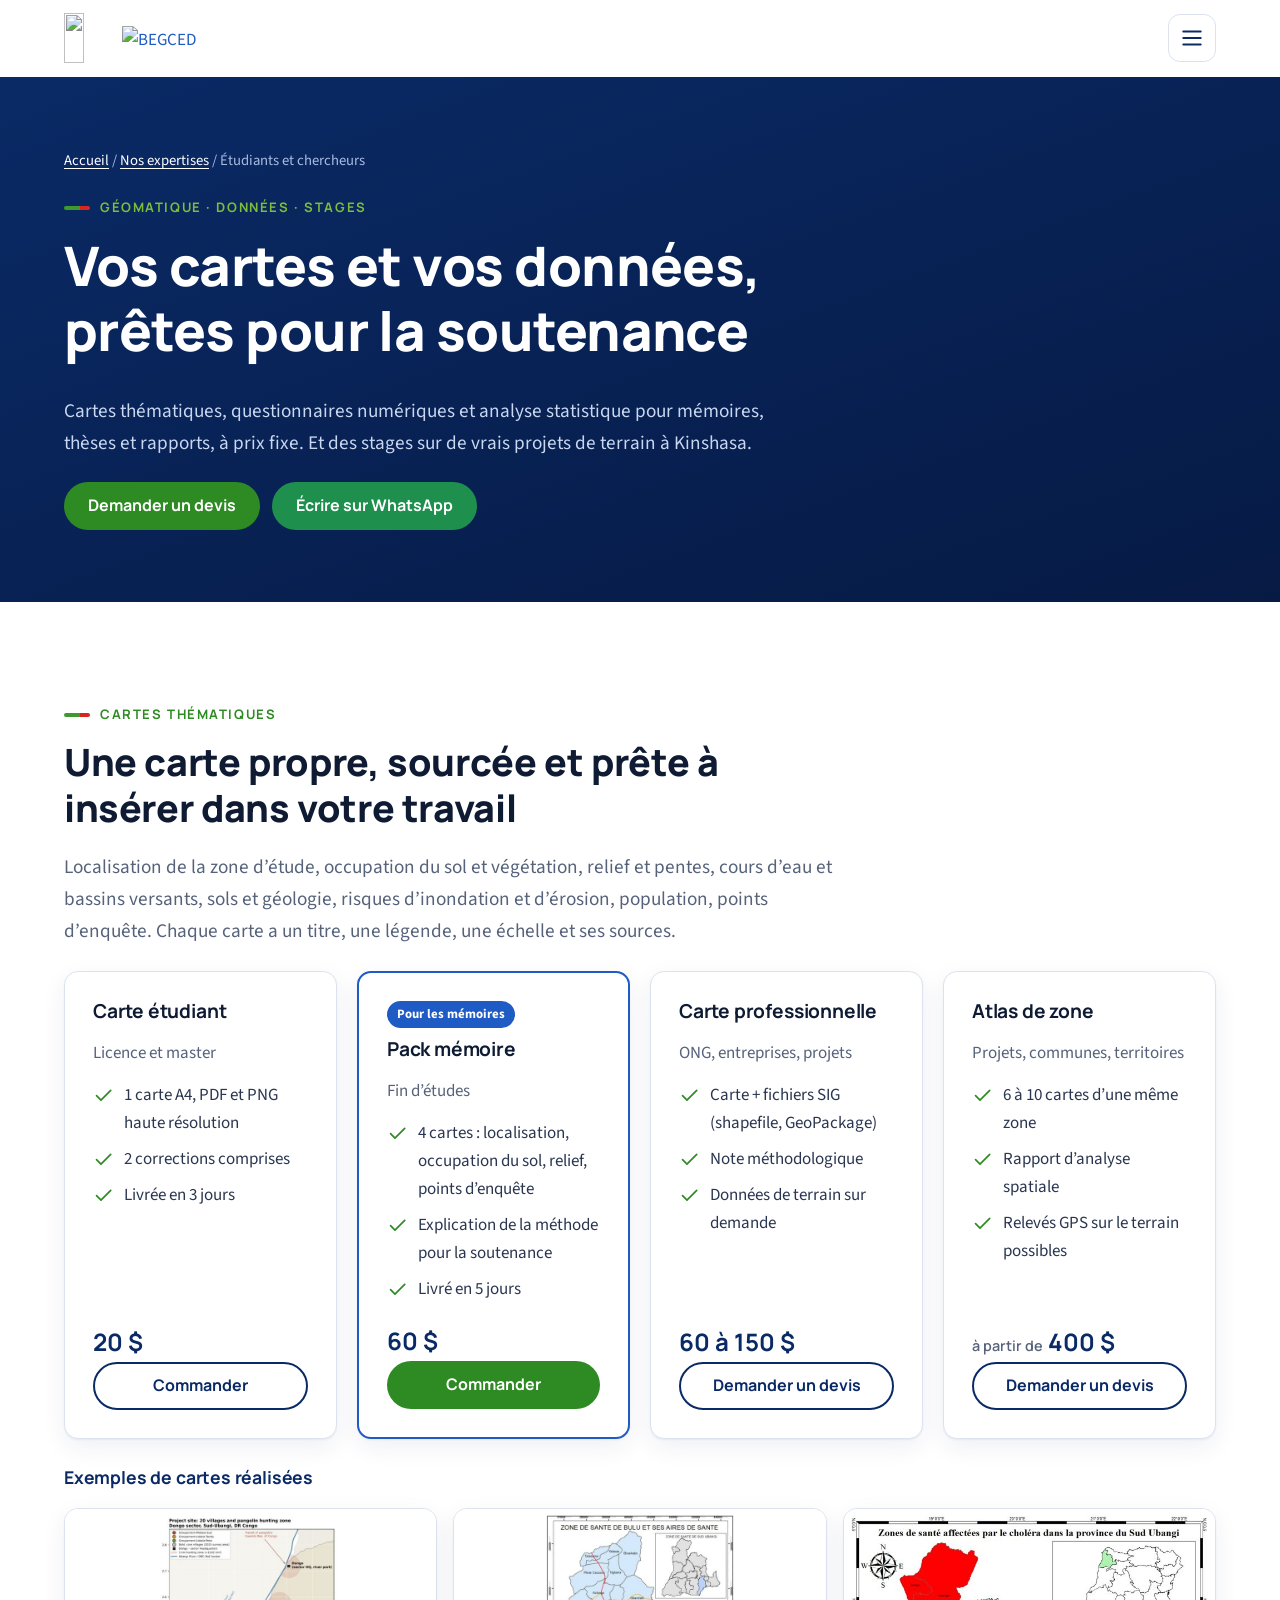
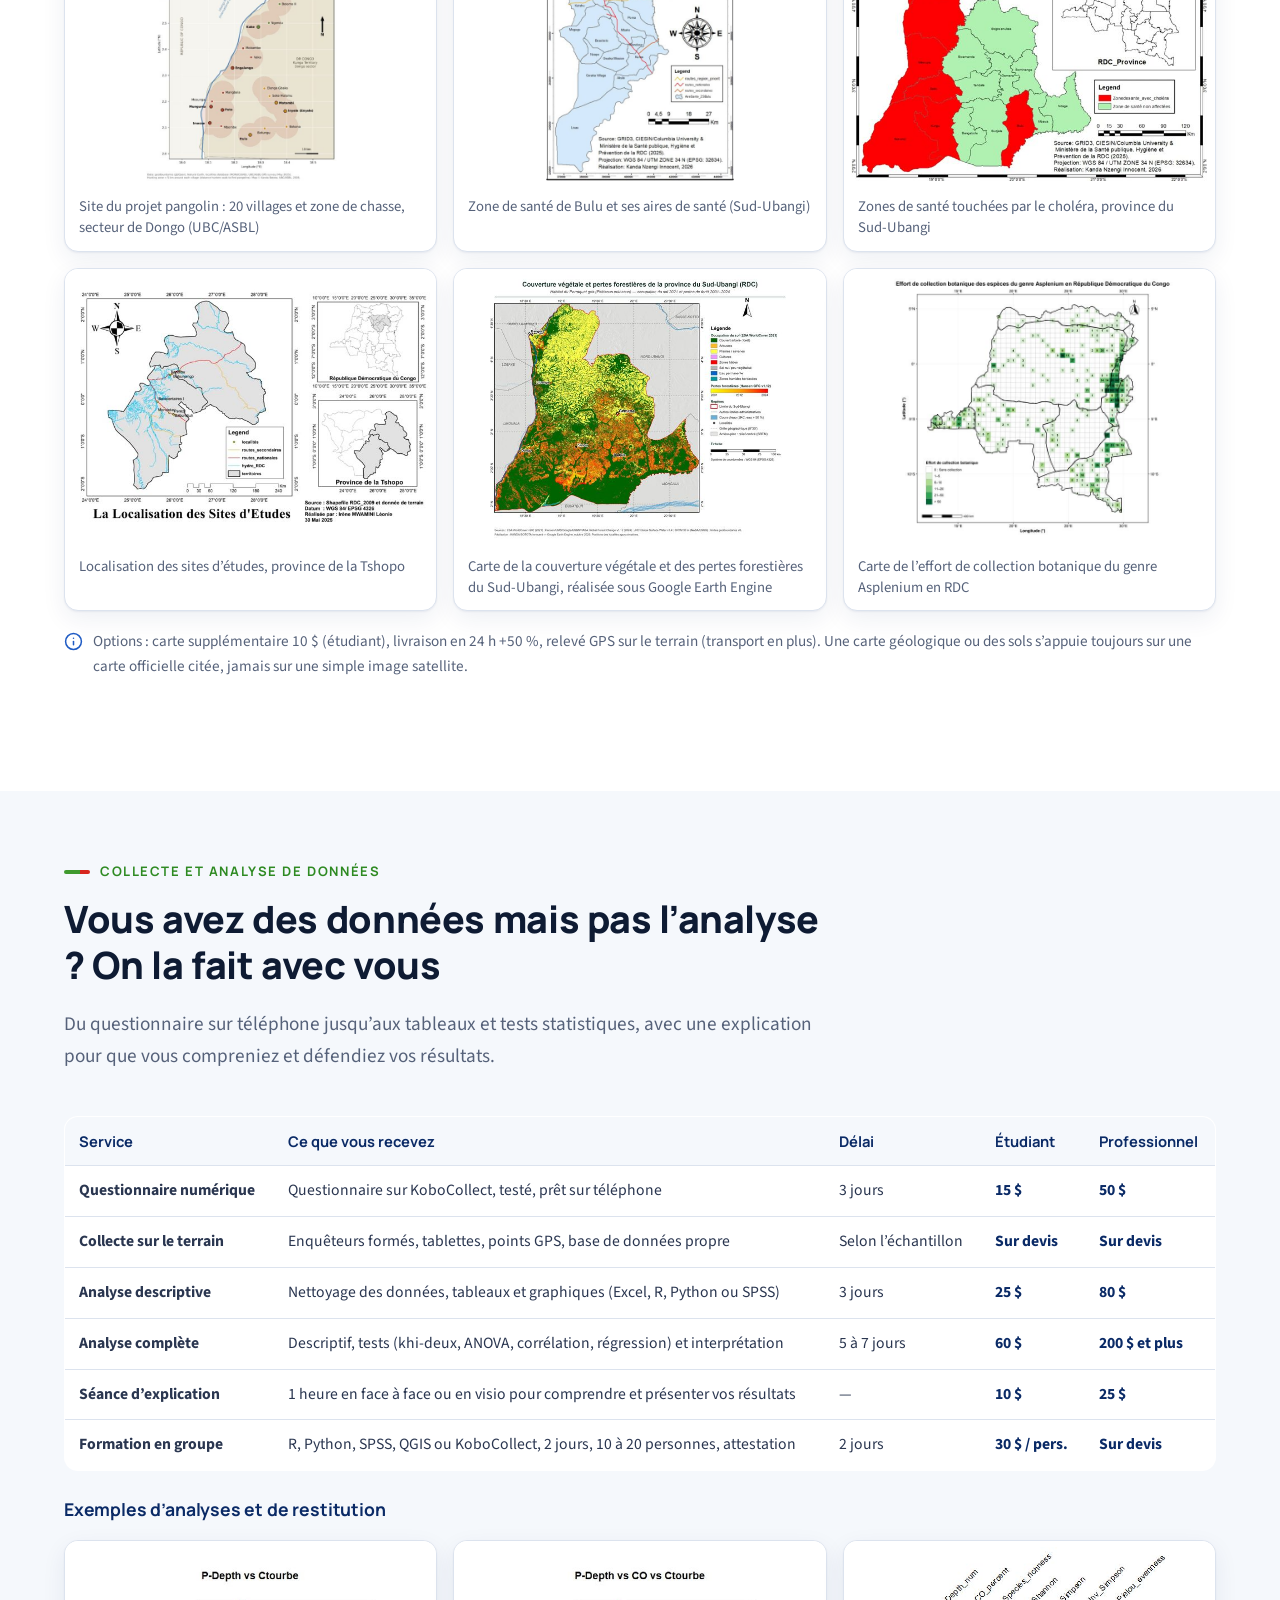
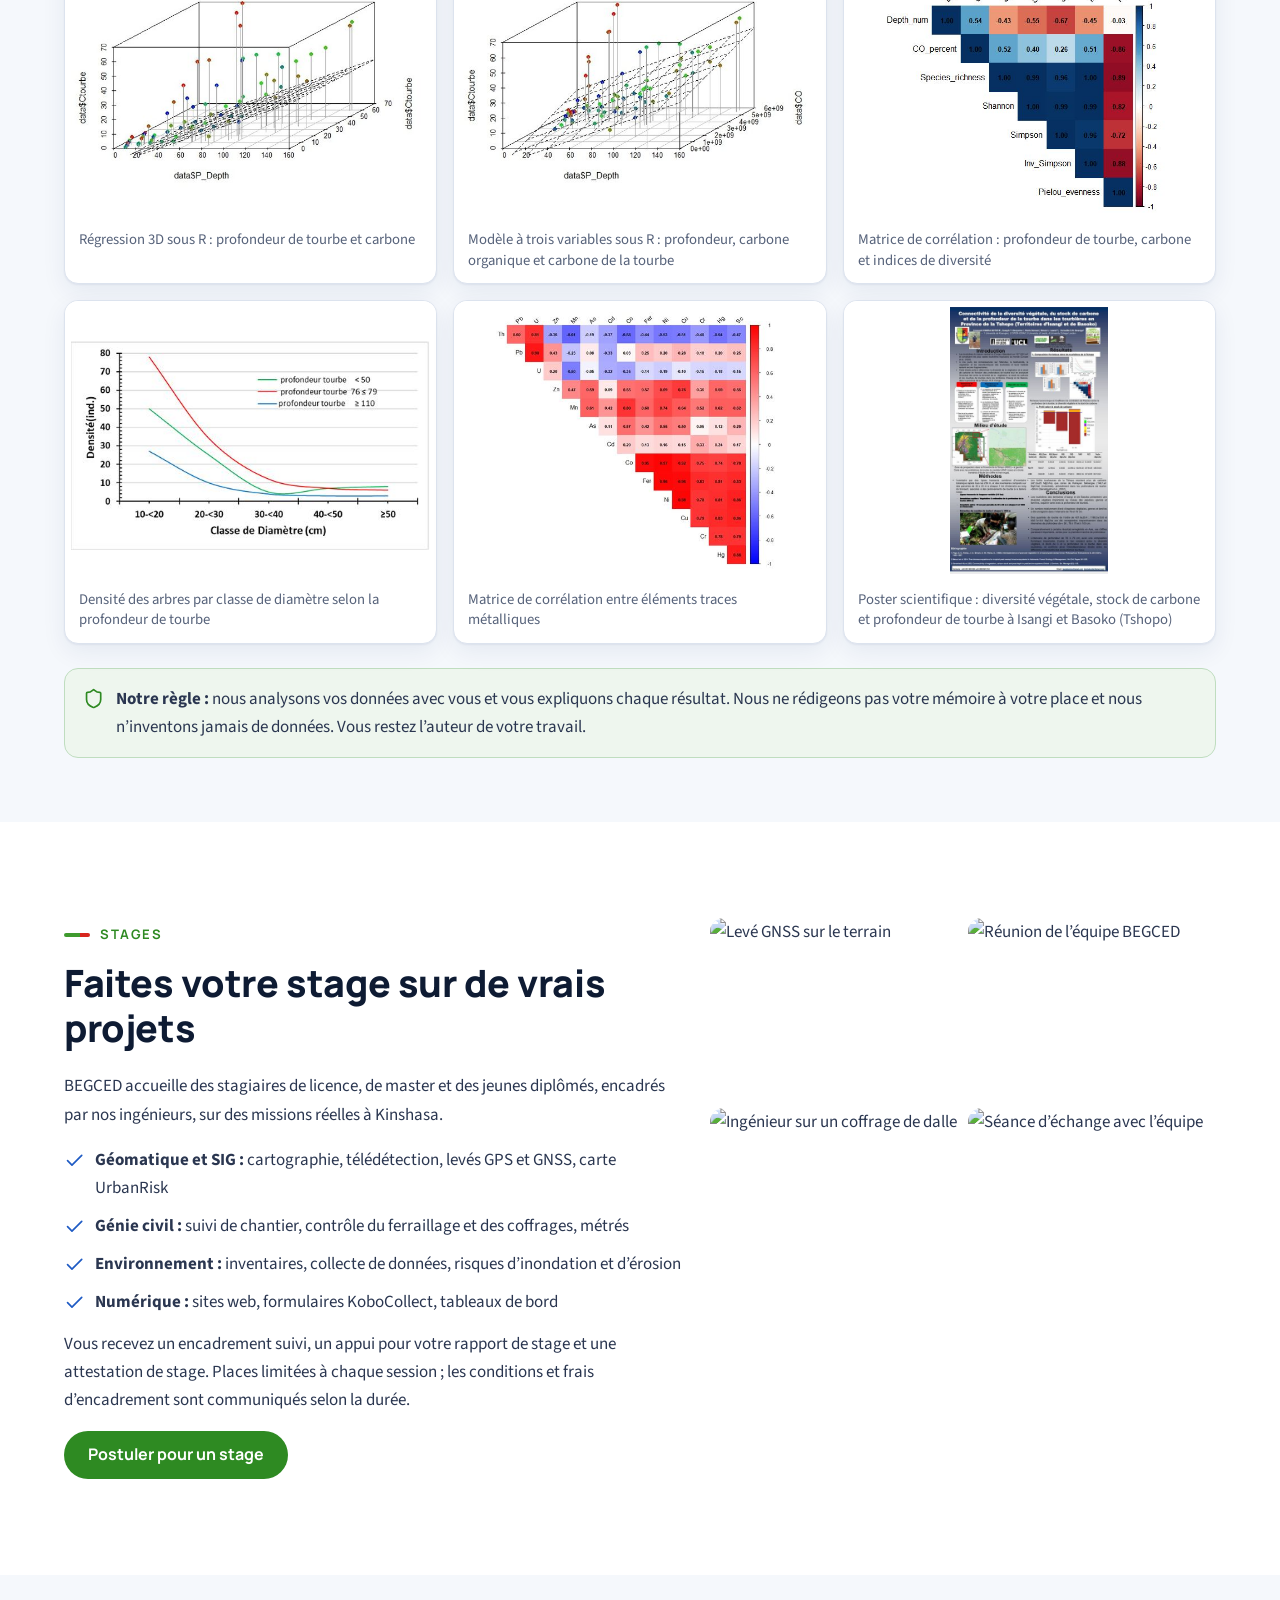
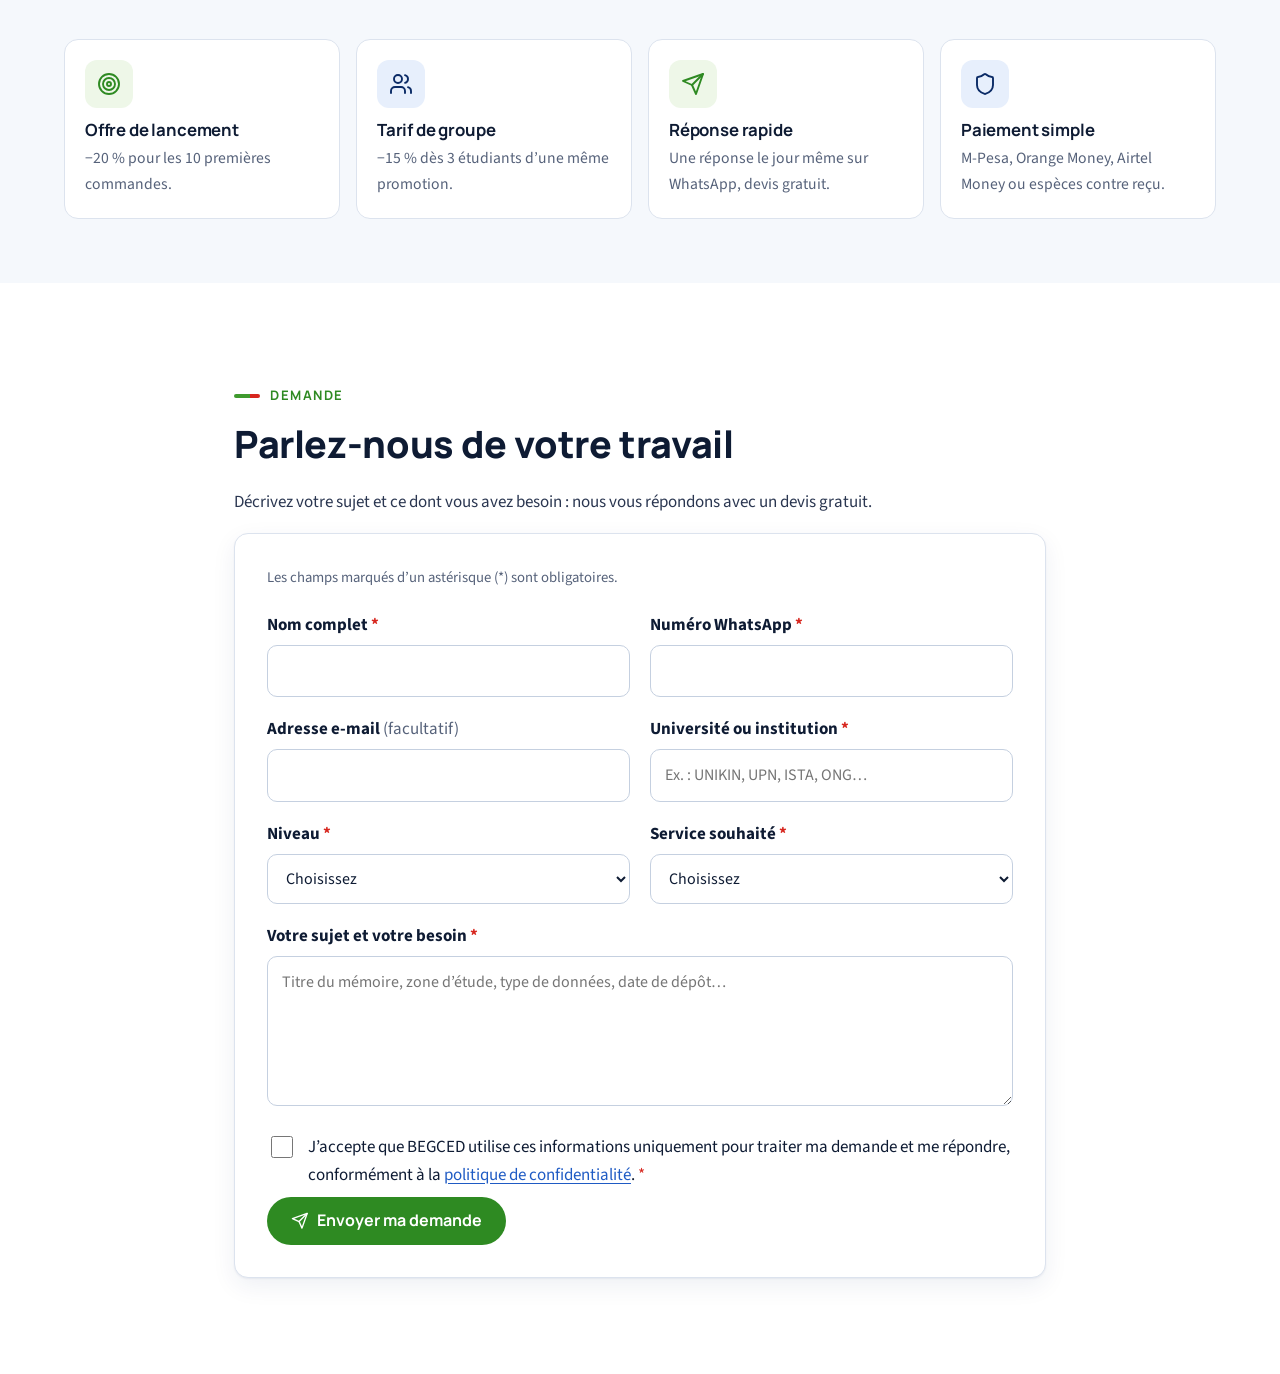
==== commit 9b34737f: "Carte de localisation des sites d'études (Tshopo) Co-Authored-By: Claude Opus 5.5 <noreply@anthropic" ====
--- a/overrides/etudiants-chercheurs.html
+++ b/overrides/etudiants-chercheurs.html
@@ -158,7 +158,7 @@
       <div class="card offer reveal"><h3 style="margin-top:0">Atlas de zone</h3><p class="freq">Projets, communes, territoires</p><ul><li><svg class="i" aria-hidden="true"><use href="#i-check"></use></svg><span>6 à 10 cartes d’une même zone</span></li><li><svg class="i" aria-hidden="true"><use href="#i-check"></use></svg><span>Rapport d’analyse spatiale</span></li><li><svg class="i" aria-hidden="true"><use href="#i-check"></use></svg><span>Relevés GPS sur le terrain possibles</span></li></ul><p class="price"><small>à partir de</small> 400 $</p><a class="btn btn-outline" href="#demande" data-formule="Atlas de zone">Demander un devis</a></div>
     </div>
     <h3 class="gal-title" style="margin-top:28px">Exemples de cartes réalisées</h3>
-    <div class="gallery gallery-3 reveal"><figure class="ph fit"><a href="assets/img/photos/carte-pangolin-dongo.jpg" data-lightbox="etu-cartes" data-caption="Site du projet pangolin : 20 villages et zone de chasse, secteur de Dongo (UBC/ASBL)"><img src="assets/img/photos/carte-pangolin-dongo-640.jpg" alt="Site du projet pangolin : 20 villages et zone de chasse, secteur de Dongo (UBC/ASBL)" width="518" height="640" loading="lazy"></a><figcaption>Site du projet pangolin : 20 villages et zone de chasse, secteur de Dongo (UBC/ASBL)</figcaption></figure><figure class="ph fit"><a href="assets/img/photos/carte-zs-bulu.jpg" data-lightbox="etu-cartes" data-caption="Zone de santé de Bulu et ses aires de santé (Sud-Ubangi)"><img src="assets/img/photos/carte-zs-bulu-640.jpg" alt="Zone de santé de Bulu et ses aires de santé (Sud-Ubangi)" width="452" height="640" loading="lazy"></a><figcaption>Zone de santé de Bulu et ses aires de santé (Sud-Ubangi)</figcaption></figure><figure class="ph fit"><a href="assets/img/photos/carte-cholera-sud-ubangi.jpg" data-lightbox="etu-cartes" data-caption="Zones de santé touchées par le choléra, province du Sud-Ubangi"><img src="assets/img/photos/carte-cholera-sud-ubangi-640.jpg" alt="Zones de santé touchées par le choléra, province du Sud-Ubangi" width="640" height="479" loading="lazy"></a><figcaption>Zones de santé touchées par le choléra, province du Sud-Ubangi</figcaption></figure><figure class="ph fit"><a href="assets/img/photos/carte-sud-ubangi.jpg" data-lightbox="etu-cartes" data-caption="Carte de la couverture végétale et des pertes forestières du Sud-Ubangi, réalisée sous Google Earth Engine"><img src="assets/img/photos/carte-sud-ubangi-640.jpg" alt="Carte de la couverture végétale et des pertes forestières du Sud-Ubangi, réalisée sous Google Earth Engine" width="640" height="525" loading="lazy"></a><figcaption>Carte de la couverture végétale et des pertes forestières du Sud-Ubangi, réalisée sous Google Earth Engine</figcaption></figure><figure class="ph fit"><a href="assets/img/photos/carte-asplenium.jpg" data-lightbox="etu-cartes" data-caption="Carte de l’effort de collection botanique du genre Asplenium en RDC"><img src="assets/img/photos/carte-asplenium-640.jpg" alt="Carte de l’effort de collection botanique du genre Asplenium en RDC" width="640" height="582" loading="lazy"></a><figcaption>Carte de l’effort de collection botanique du genre Asplenium en RDC</figcaption></figure></div>
+    <div class="gallery gallery-3 reveal"><figure class="ph fit"><a href="assets/img/photos/carte-pangolin-dongo.jpg" data-lightbox="etu-cartes" data-caption="Site du projet pangolin : 20 villages et zone de chasse, secteur de Dongo (UBC/ASBL)"><img src="assets/img/photos/carte-pangolin-dongo-640.jpg" alt="Site du projet pangolin : 20 villages et zone de chasse, secteur de Dongo (UBC/ASBL)" width="518" height="640" loading="lazy"></a><figcaption>Site du projet pangolin : 20 villages et zone de chasse, secteur de Dongo (UBC/ASBL)</figcaption></figure><figure class="ph fit"><a href="assets/img/photos/carte-zs-bulu.jpg" data-lightbox="etu-cartes" data-caption="Zone de santé de Bulu et ses aires de santé (Sud-Ubangi)"><img src="assets/img/photos/carte-zs-bulu-640.jpg" alt="Zone de santé de Bulu et ses aires de santé (Sud-Ubangi)" width="452" height="640" loading="lazy"></a><figcaption>Zone de santé de Bulu et ses aires de santé (Sud-Ubangi)</figcaption></figure><figure class="ph fit"><a href="assets/img/photos/carte-cholera-sud-ubangi.jpg" data-lightbox="etu-cartes" data-caption="Zones de santé touchées par le choléra, province du Sud-Ubangi"><img src="assets/img/photos/carte-cholera-sud-ubangi-640.jpg" alt="Zones de santé touchées par le choléra, province du Sud-Ubangi" width="640" height="479" loading="lazy"></a><figcaption>Zones de santé touchées par le choléra, province du Sud-Ubangi</figcaption></figure><figure class="ph fit"><a href="assets/img/photos/carte-sites-tshopo.jpg" data-lightbox="etu-cartes" data-caption="Localisation des sites d’études, province de la Tshopo"><img src="assets/img/photos/carte-sites-tshopo-640.jpg" alt="Localisation des sites d’études, province de la Tshopo" width="640" height="427" loading="lazy"></a><figcaption>Localisation des sites d’études, province de la Tshopo</figcaption></figure><figure class="ph fit"><a href="assets/img/photos/carte-sud-ubangi.jpg" data-lightbox="etu-cartes" data-caption="Carte de la couverture végétale et des pertes forestières du Sud-Ubangi, réalisée sous Google Earth Engine"><img src="assets/img/photos/carte-sud-ubangi-640.jpg" alt="Carte de la couverture végétale et des pertes forestières du Sud-Ubangi, réalisée sous Google Earth Engine" width="640" height="525" loading="lazy"></a><figcaption>Carte de la couverture végétale et des pertes forestières du Sud-Ubangi, réalisée sous Google Earth Engine</figcaption></figure><figure class="ph fit"><a href="assets/img/photos/carte-asplenium.jpg" data-lightbox="etu-cartes" data-caption="Carte de l’effort de collection botanique du genre Asplenium en RDC"><img src="assets/img/photos/carte-asplenium-640.jpg" alt="Carte de l’effort de collection botanique du genre Asplenium en RDC" width="640" height="582" loading="lazy"></a><figcaption>Carte de l’effort de collection botanique du genre Asplenium en RDC</figcaption></figure></div>
     <p class="note" style="margin-top:18px"><svg class="i" aria-hidden="true"><use href="#i-info"></use></svg><span>Options : carte supplémentaire 10 $ (étudiant), livraison en 24 h +50 %, relevé GPS sur le terrain (transport en plus). Une carte géologique ou des sols s’appuie toujours sur une carte officielle citée, jamais sur une simple image satellite.</span></p>
   </div>
 </section>
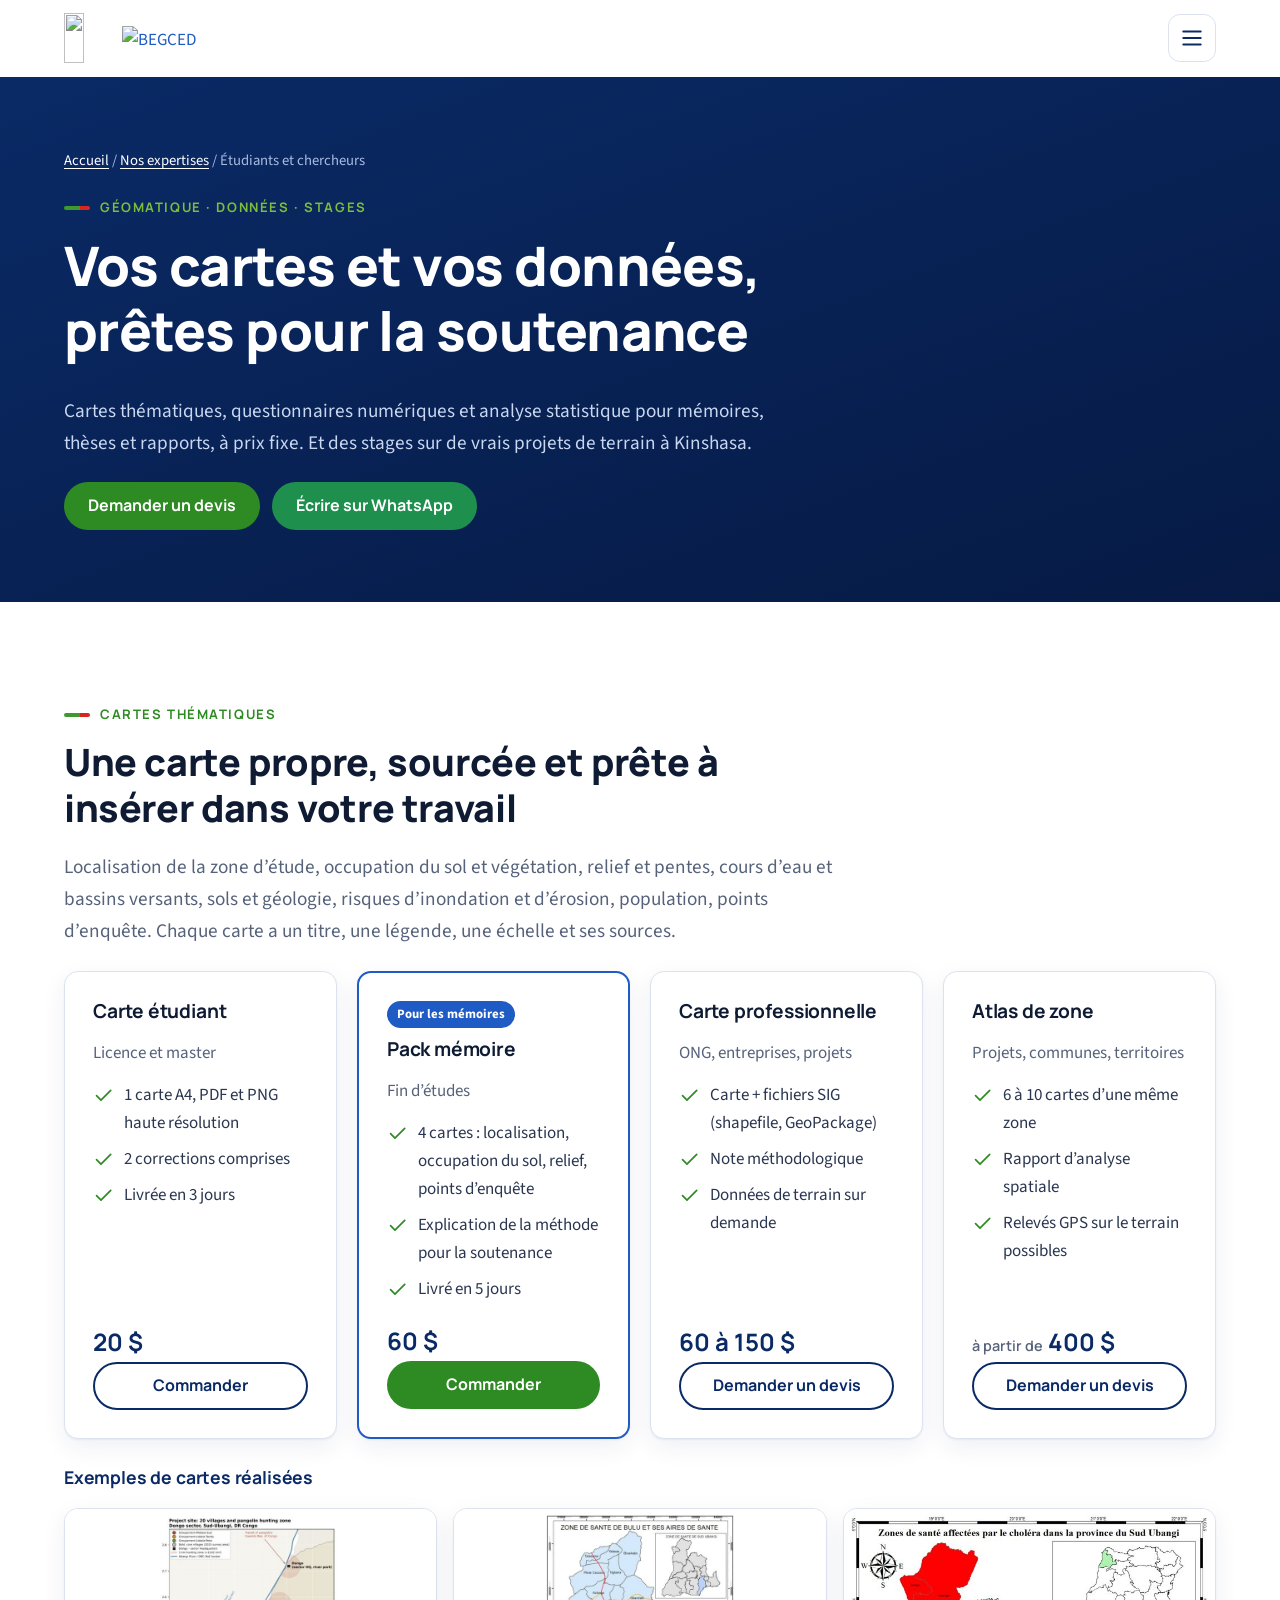
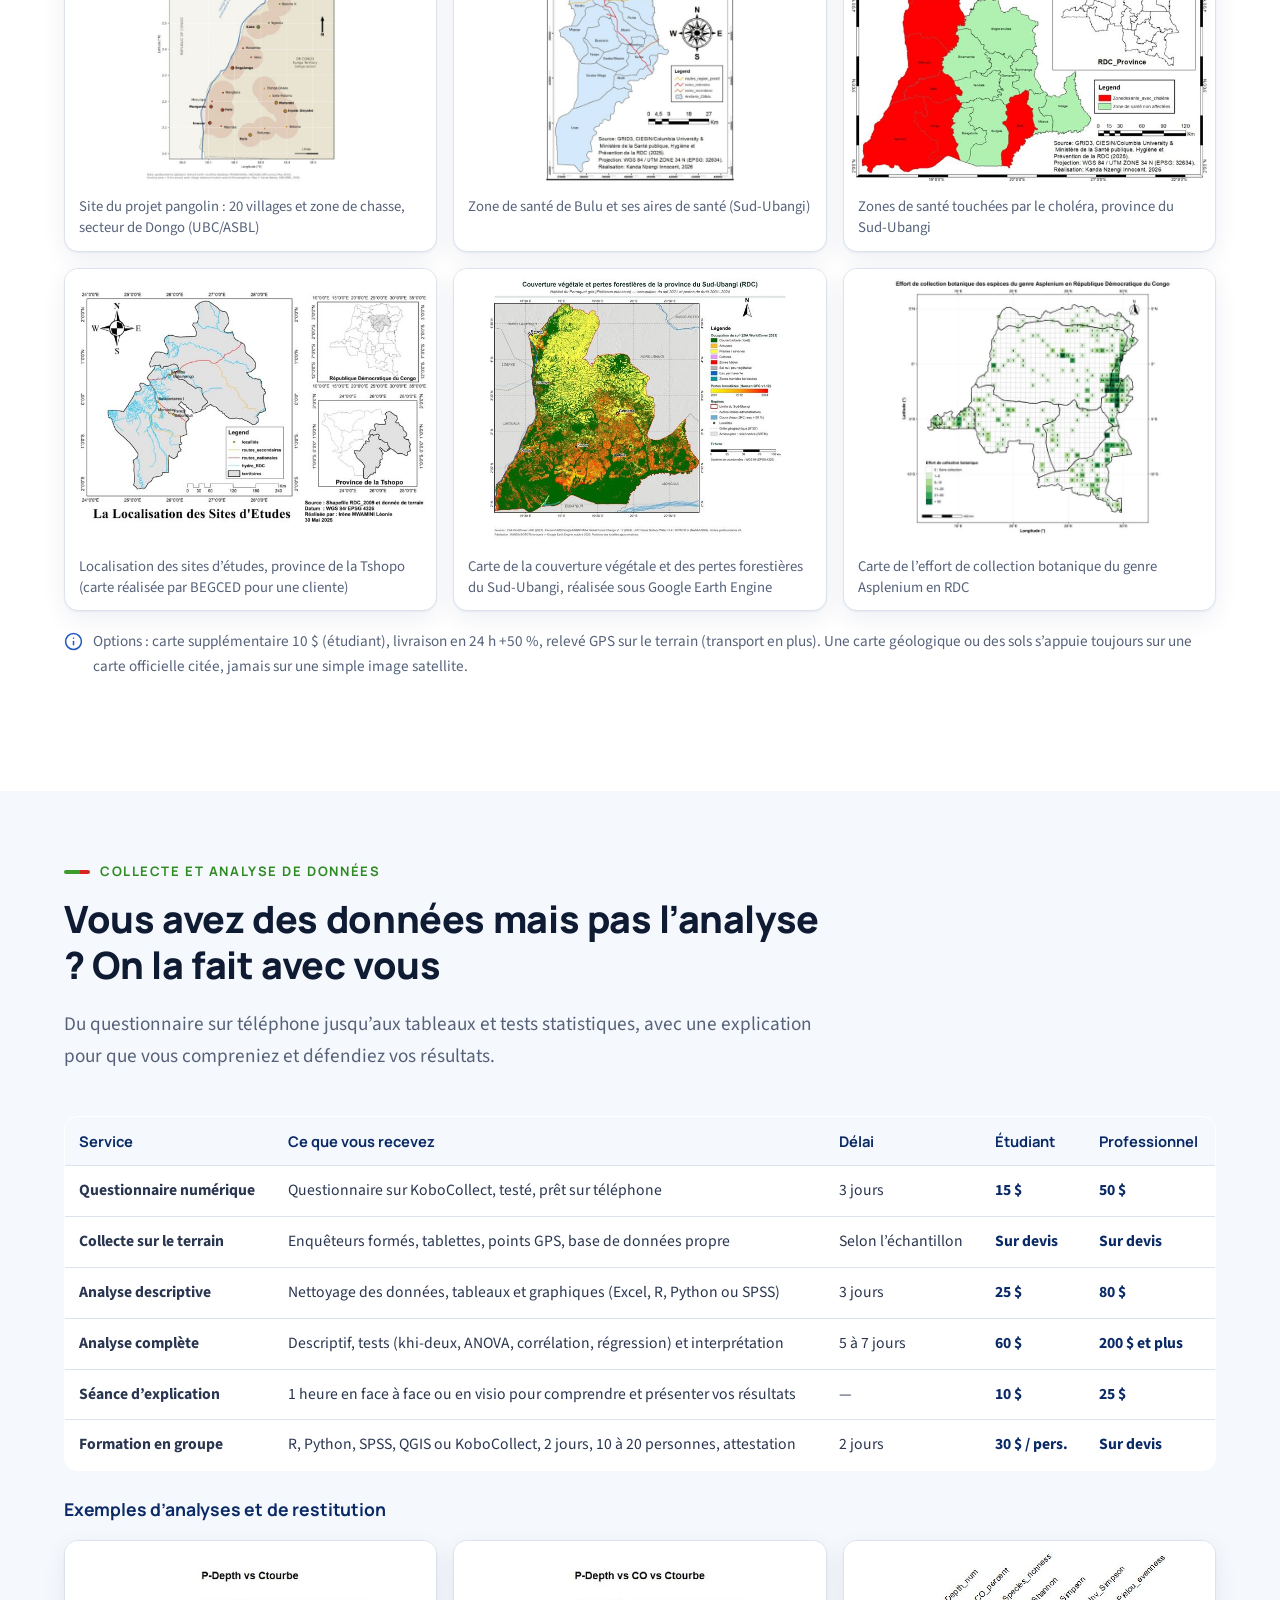
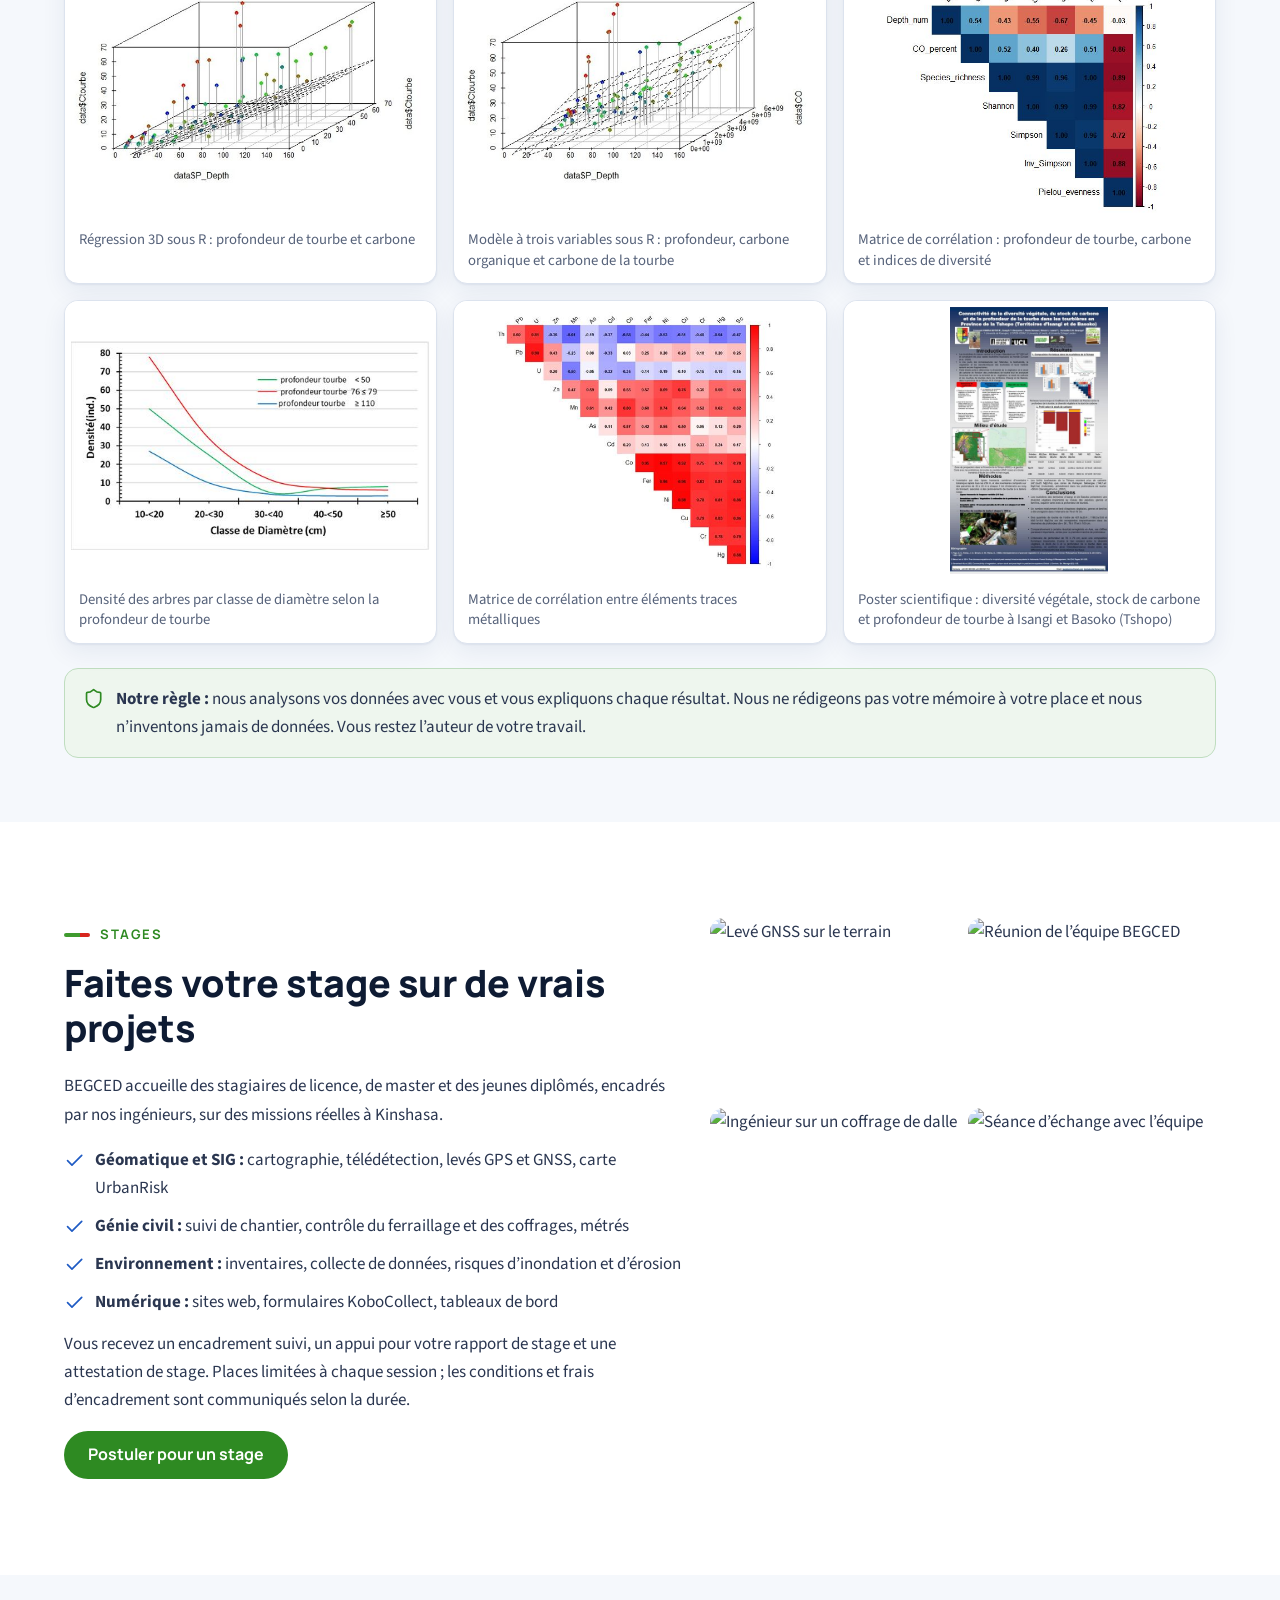
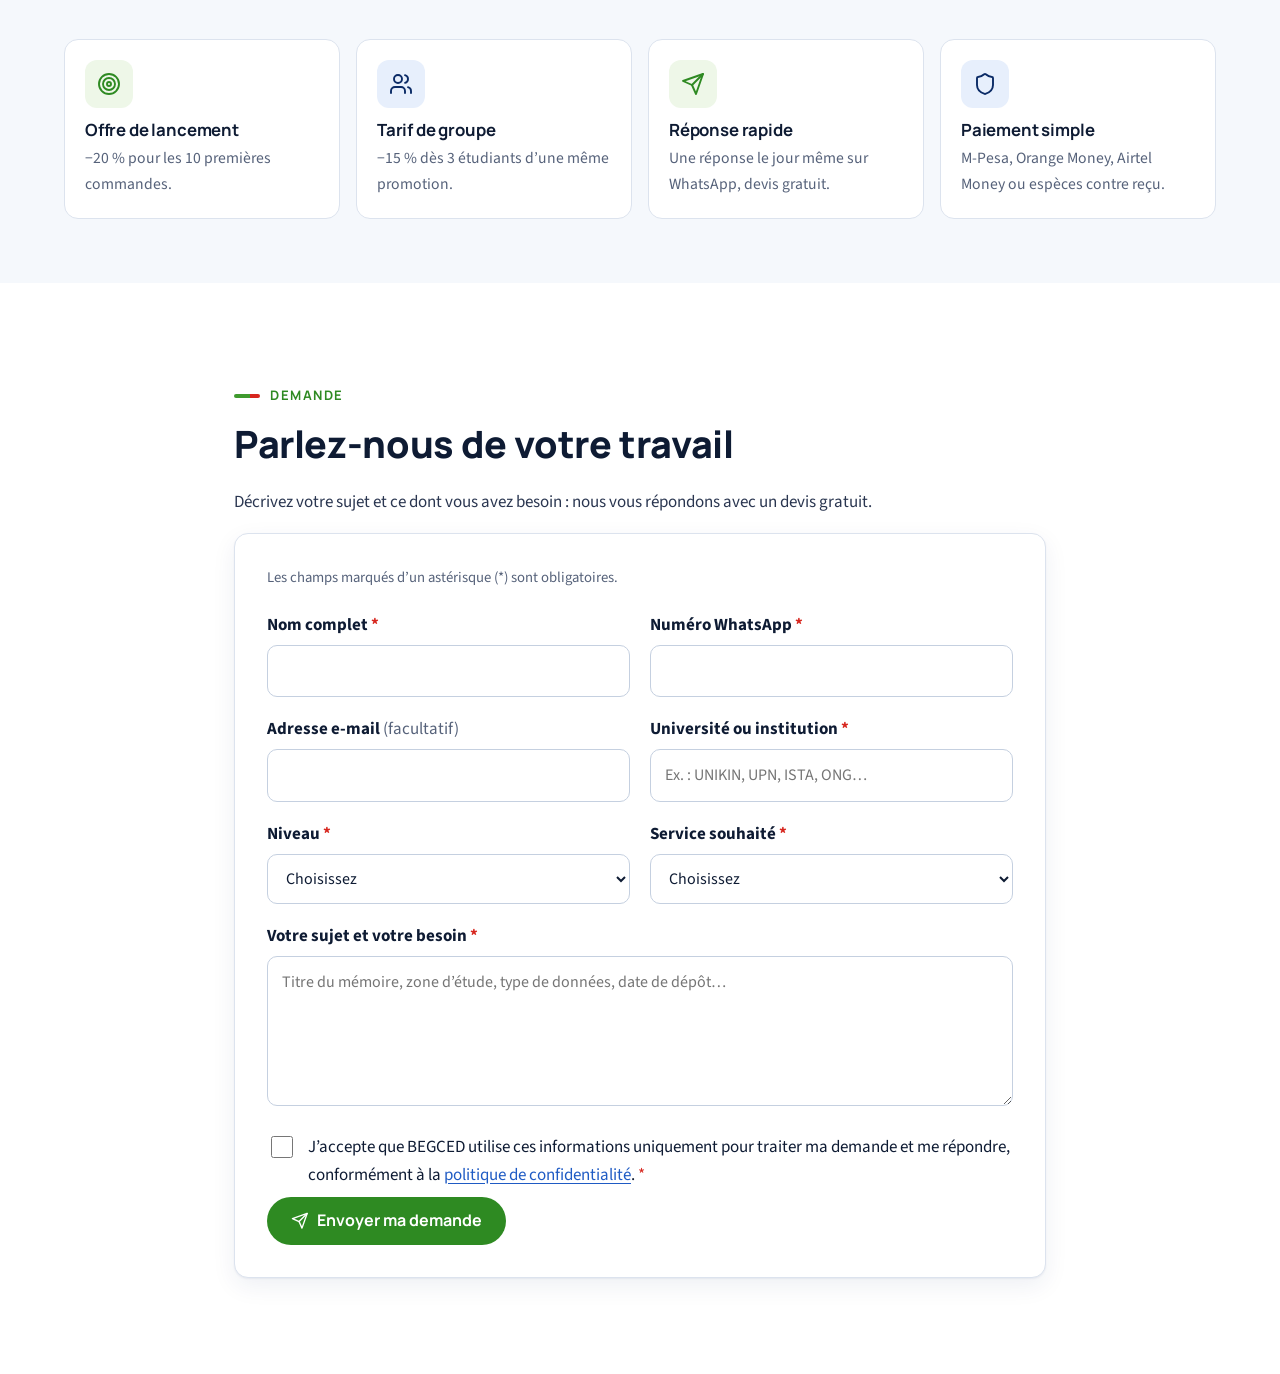
==== commit 85601b7a: "Carte Tshopo : mention de réalisation par BEGCED Co-Authored-By: Claude Opus 5.5 <noreply@anthropic." ====
--- a/overrides/etudiants-chercheurs.html
+++ b/overrides/etudiants-chercheurs.html
@@ -158,7 +158,7 @@
       <div class="card offer reveal"><h3 style="margin-top:0">Atlas de zone</h3><p class="freq">Projets, communes, territoires</p><ul><li><svg class="i" aria-hidden="true"><use href="#i-check"></use></svg><span>6 à 10 cartes d’une même zone</span></li><li><svg class="i" aria-hidden="true"><use href="#i-check"></use></svg><span>Rapport d’analyse spatiale</span></li><li><svg class="i" aria-hidden="true"><use href="#i-check"></use></svg><span>Relevés GPS sur le terrain possibles</span></li></ul><p class="price"><small>à partir de</small> 400 $</p><a class="btn btn-outline" href="#demande" data-formule="Atlas de zone">Demander un devis</a></div>
     </div>
     <h3 class="gal-title" style="margin-top:28px">Exemples de cartes réalisées</h3>
-    <div class="gallery gallery-3 reveal"><figure class="ph fit"><a href="assets/img/photos/carte-pangolin-dongo.jpg" data-lightbox="etu-cartes" data-caption="Site du projet pangolin : 20 villages et zone de chasse, secteur de Dongo (UBC/ASBL)"><img src="assets/img/photos/carte-pangolin-dongo-640.jpg" alt="Site du projet pangolin : 20 villages et zone de chasse, secteur de Dongo (UBC/ASBL)" width="518" height="640" loading="lazy"></a><figcaption>Site du projet pangolin : 20 villages et zone de chasse, secteur de Dongo (UBC/ASBL)</figcaption></figure><figure class="ph fit"><a href="assets/img/photos/carte-zs-bulu.jpg" data-lightbox="etu-cartes" data-caption="Zone de santé de Bulu et ses aires de santé (Sud-Ubangi)"><img src="assets/img/photos/carte-zs-bulu-640.jpg" alt="Zone de santé de Bulu et ses aires de santé (Sud-Ubangi)" width="452" height="640" loading="lazy"></a><figcaption>Zone de santé de Bulu et ses aires de santé (Sud-Ubangi)</figcaption></figure><figure class="ph fit"><a href="assets/img/photos/carte-cholera-sud-ubangi.jpg" data-lightbox="etu-cartes" data-caption="Zones de santé touchées par le choléra, province du Sud-Ubangi"><img src="assets/img/photos/carte-cholera-sud-ubangi-640.jpg" alt="Zones de santé touchées par le choléra, province du Sud-Ubangi" width="640" height="479" loading="lazy"></a><figcaption>Zones de santé touchées par le choléra, province du Sud-Ubangi</figcaption></figure><figure class="ph fit"><a href="assets/img/photos/carte-sites-tshopo.jpg" data-lightbox="etu-cartes" data-caption="Localisation des sites d’études, province de la Tshopo"><img src="assets/img/photos/carte-sites-tshopo-640.jpg" alt="Localisation des sites d’études, province de la Tshopo" width="640" height="427" loading="lazy"></a><figcaption>Localisation des sites d’études, province de la Tshopo</figcaption></figure><figure class="ph fit"><a href="assets/img/photos/carte-sud-ubangi.jpg" data-lightbox="etu-cartes" data-caption="Carte de la couverture végétale et des pertes forestières du Sud-Ubangi, réalisée sous Google Earth Engine"><img src="assets/img/photos/carte-sud-ubangi-640.jpg" alt="Carte de la couverture végétale et des pertes forestières du Sud-Ubangi, réalisée sous Google Earth Engine" width="640" height="525" loading="lazy"></a><figcaption>Carte de la couverture végétale et des pertes forestières du Sud-Ubangi, réalisée sous Google Earth Engine</figcaption></figure><figure class="ph fit"><a href="assets/img/photos/carte-asplenium.jpg" data-lightbox="etu-cartes" data-caption="Carte de l’effort de collection botanique du genre Asplenium en RDC"><img src="assets/img/photos/carte-asplenium-640.jpg" alt="Carte de l’effort de collection botanique du genre Asplenium en RDC" width="640" height="582" loading="lazy"></a><figcaption>Carte de l’effort de collection botanique du genre Asplenium en RDC</figcaption></figure></div>
+    <div class="gallery gallery-3 reveal"><figure class="ph fit"><a href="assets/img/photos/carte-pangolin-dongo.jpg" data-lightbox="etu-cartes" data-caption="Site du projet pangolin : 20 villages et zone de chasse, secteur de Dongo (UBC/ASBL)"><img src="assets/img/photos/carte-pangolin-dongo-640.jpg" alt="Site du projet pangolin : 20 villages et zone de chasse, secteur de Dongo (UBC/ASBL)" width="518" height="640" loading="lazy"></a><figcaption>Site du projet pangolin : 20 villages et zone de chasse, secteur de Dongo (UBC/ASBL)</figcaption></figure><figure class="ph fit"><a href="assets/img/photos/carte-zs-bulu.jpg" data-lightbox="etu-cartes" data-caption="Zone de santé de Bulu et ses aires de santé (Sud-Ubangi)"><img src="assets/img/photos/carte-zs-bulu-640.jpg" alt="Zone de santé de Bulu et ses aires de santé (Sud-Ubangi)" width="452" height="640" loading="lazy"></a><figcaption>Zone de santé de Bulu et ses aires de santé (Sud-Ubangi)</figcaption></figure><figure class="ph fit"><a href="assets/img/photos/carte-cholera-sud-ubangi.jpg" data-lightbox="etu-cartes" data-caption="Zones de santé touchées par le choléra, province du Sud-Ubangi"><img src="assets/img/photos/carte-cholera-sud-ubangi-640.jpg" alt="Zones de santé touchées par le choléra, province du Sud-Ubangi" width="640" height="479" loading="lazy"></a><figcaption>Zones de santé touchées par le choléra, province du Sud-Ubangi</figcaption></figure><figure class="ph fit"><a href="assets/img/photos/carte-sites-tshopo.jpg" data-lightbox="etu-cartes" data-caption="Localisation des sites d’études, province de la Tshopo (carte réalisée par BEGCED pour une cliente)"><img src="assets/img/photos/carte-sites-tshopo-640.jpg" alt="Localisation des sites d’études, province de la Tshopo (carte réalisée par BEGCED pour une cliente)" width="640" height="427" loading="lazy"></a><figcaption>Localisation des sites d’études, province de la Tshopo (carte réalisée par BEGCED pour une cliente)</figcaption></figure><figure class="ph fit"><a href="assets/img/photos/carte-sud-ubangi.jpg" data-lightbox="etu-cartes" data-caption="Carte de la couverture végétale et des pertes forestières du Sud-Ubangi, réalisée sous Google Earth Engine"><img src="assets/img/photos/carte-sud-ubangi-640.jpg" alt="Carte de la couverture végétale et des pertes forestières du Sud-Ubangi, réalisée sous Google Earth Engine" width="640" height="525" loading="lazy"></a><figcaption>Carte de la couverture végétale et des pertes forestières du Sud-Ubangi, réalisée sous Google Earth Engine</figcaption></figure><figure class="ph fit"><a href="assets/img/photos/carte-asplenium.jpg" data-lightbox="etu-cartes" data-caption="Carte de l’effort de collection botanique du genre Asplenium en RDC"><img src="assets/img/photos/carte-asplenium-640.jpg" alt="Carte de l’effort de collection botanique du genre Asplenium en RDC" width="640" height="582" loading="lazy"></a><figcaption>Carte de l’effort de collection botanique du genre Asplenium en RDC</figcaption></figure></div>
     <p class="note" style="margin-top:18px"><svg class="i" aria-hidden="true"><use href="#i-info"></use></svg><span>Options : carte supplémentaire 10 $ (étudiant), livraison en 24 h +50 %, relevé GPS sur le terrain (transport en plus). Une carte géologique ou des sols s’appuie toujours sur une carte officielle citée, jamais sur une simple image satellite.</span></p>
   </div>
 </section>
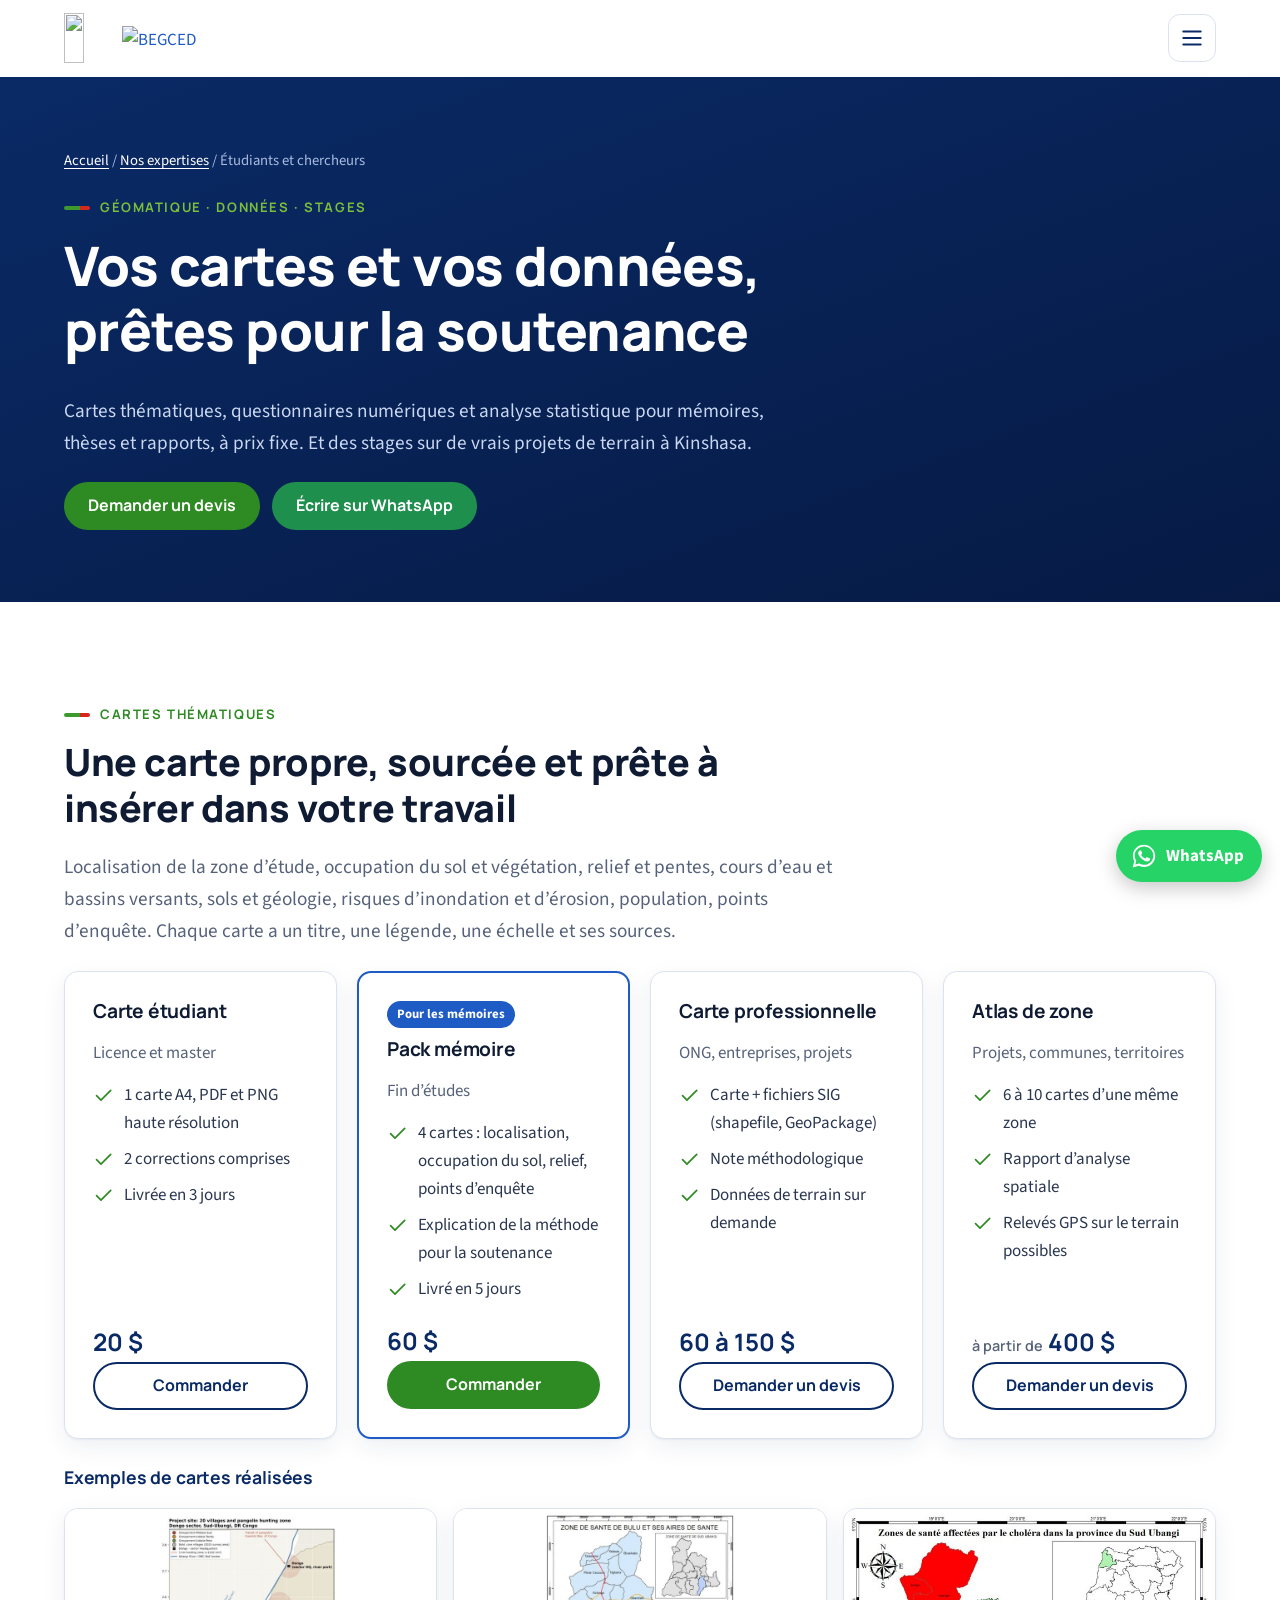
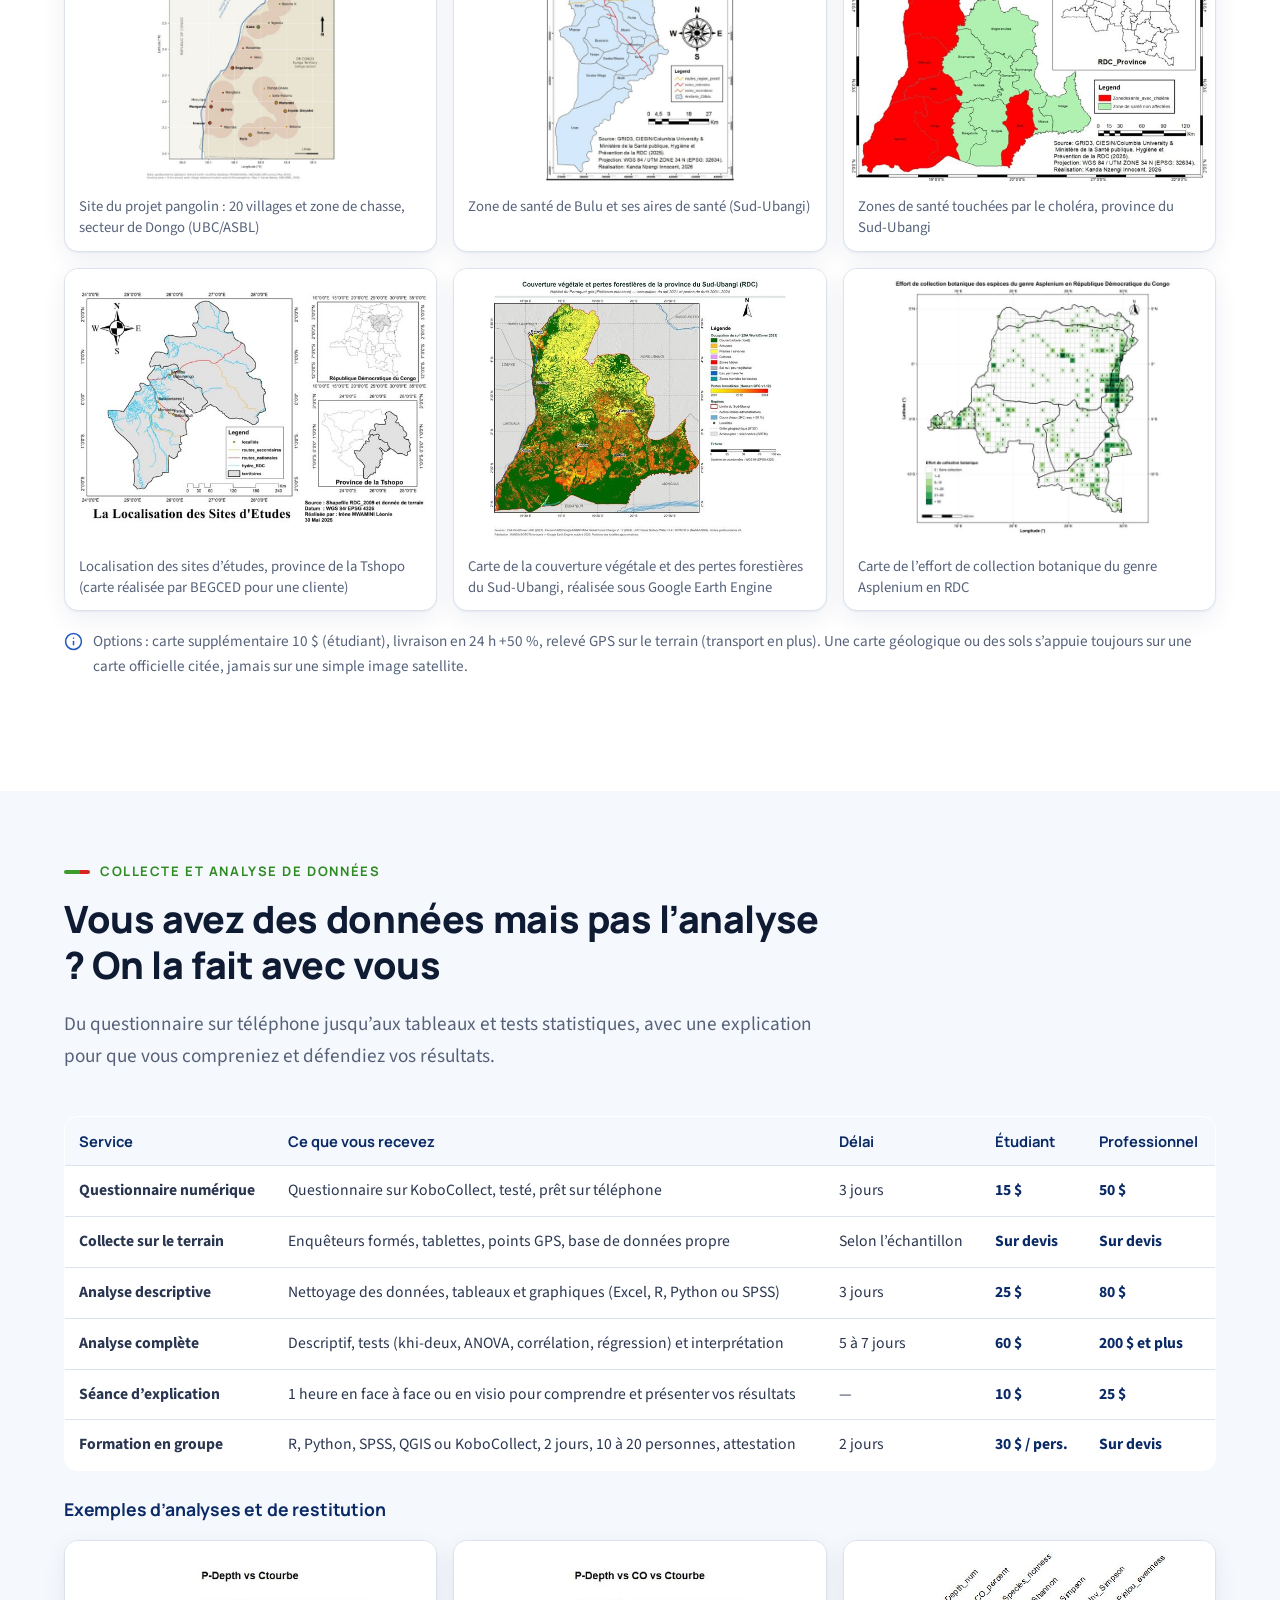
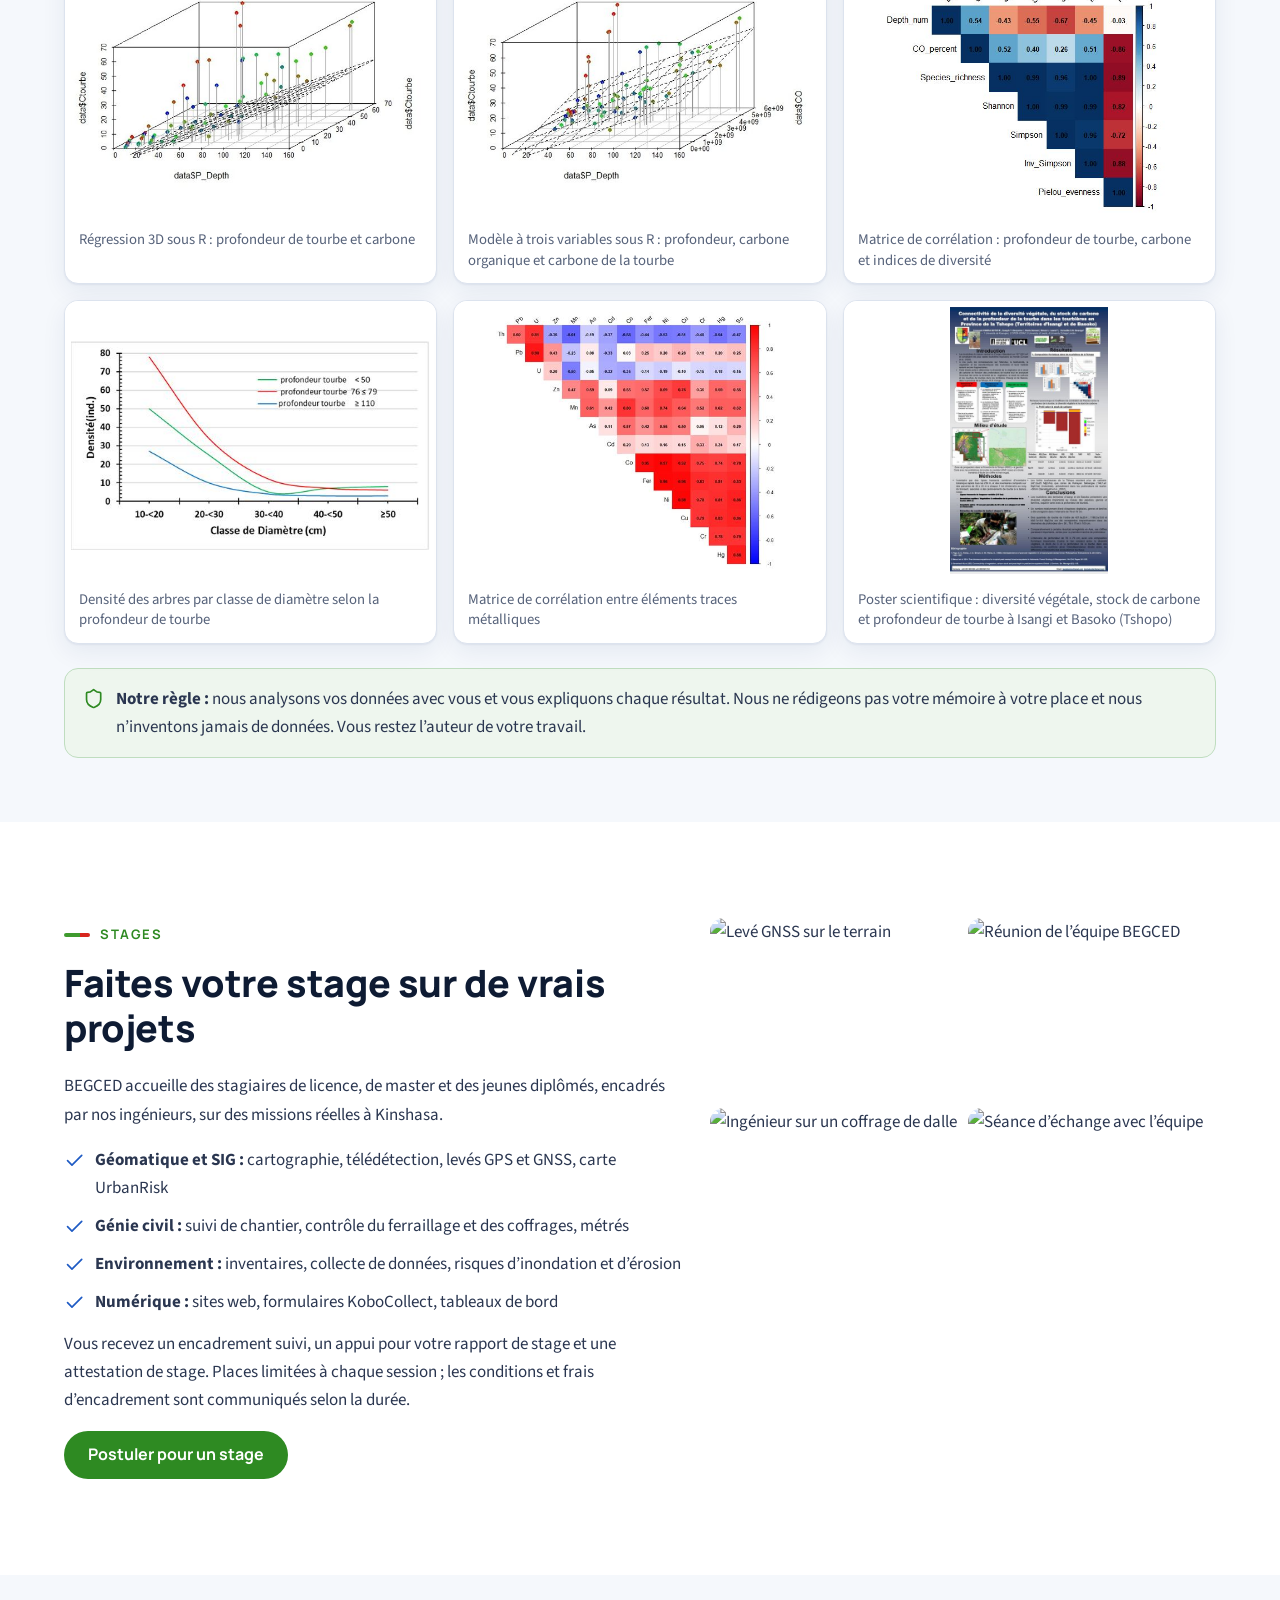
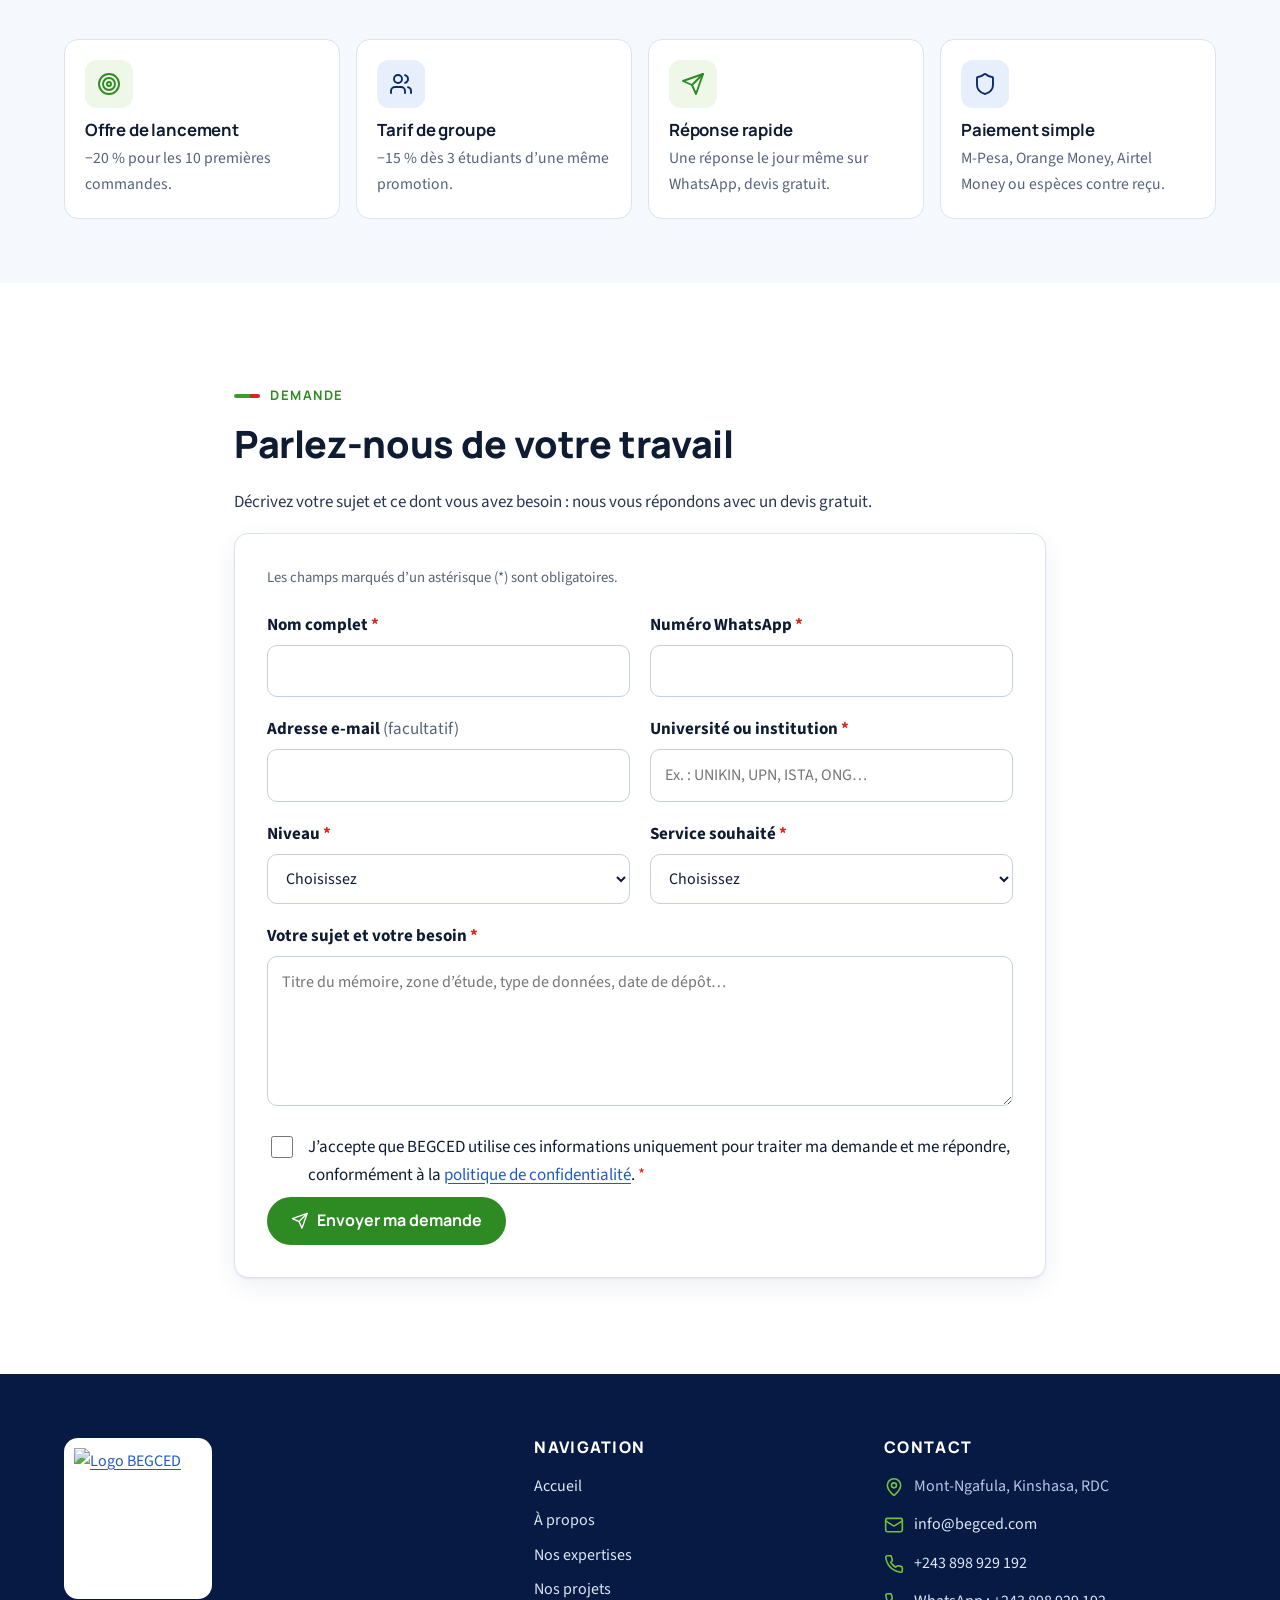
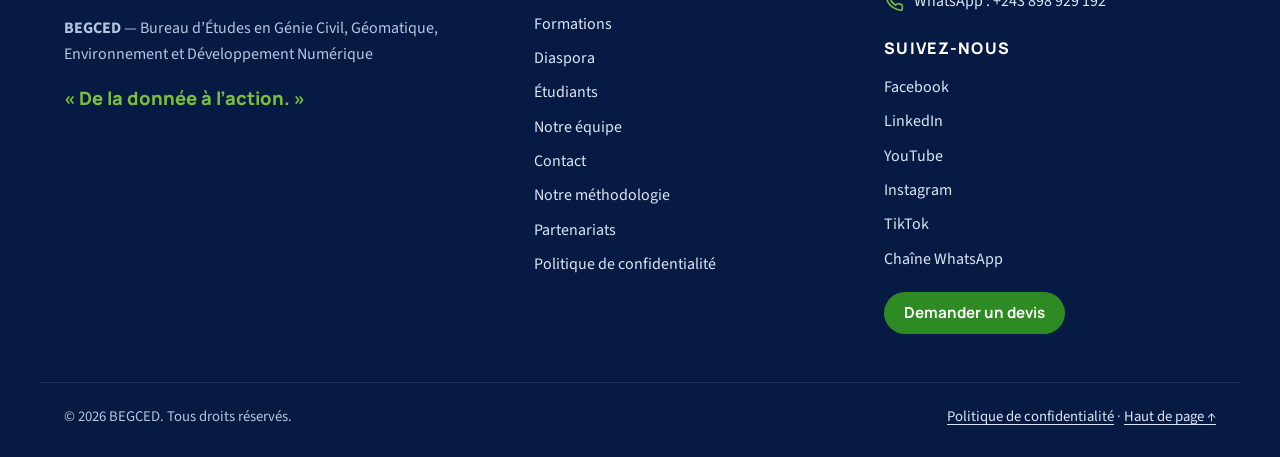
==== commit 18cd6dc2: "Adresse de contact officielle : info@begced.com Co-Authored-By: Claude Opus 5.5 <noreply@anthropic.c" ====
--- a/overrides/etudiants-chercheurs.html
+++ b/overrides/etudiants-chercheurs.html
@@ -23,7 +23,7 @@
 <link rel="preconnect" href="https://fonts.gstatic.com" crossorigin>
 <link rel="stylesheet" href="https://fonts.googleapis.com/css2?family=Manrope:wght@600;700;800&family=Source+Sans+3:ital,wght@0,400;0,600;0,700;1,400&display=swap">
 <link rel="stylesheet" href="assets/css/style.css">
-<script type="application/ld+json">{"@context":"https://schema.org","@type":"Service","name":"Suivi de chantier pour la diaspora","serviceType":"Suivi et contrôle de chantier à distance","provider":{"@type":"Organization","name":"BEGCED","url":"https://begced.com/","telephone":"+243 898 929 192","email":"begced.officiel@gmail.com"},"areaServed":"République démocratique du Congo","url":"https://begced.com/etudiants-chercheurs.html"}</script>
+<script type="application/ld+json">{"@context":"https://schema.org","@type":"Service","name":"Suivi de chantier pour la diaspora","serviceType":"Suivi et contrôle de chantier à distance","provider":{"@type":"Organization","name":"BEGCED","url":"https://begced.com/","telephone":"+243 898 929 192","email":"info@begced.com"},"areaServed":"République démocratique du Congo","url":"https://begced.com/etudiants-chercheurs.html"}</script>
 <style>
 /* Styles propres à cette page (le reste vient de style.css) */
 .pain { list-style: none; padding: 0; margin: 0; display: grid; gap: 12px; }
--- a/overrides/assets/css/style.css
+++ b/overrides/assets/css/style.css
@@ -511,3 +511,21 @@
 .gal-videos .vid{margin:0}
 .gal-videos video{width:100%;aspect-ratio:16/10;object-fit:contain;background:#f1f3f6;border-radius:12px;display:block}
 .gal-videos figcaption{font-size:.9rem;margin-top:6px;opacity:.85}
+
+/* Bouton WhatsApp flottant */
+.wa-float{position:fixed;right:18px;bottom:18px;z-index:60;display:inline-flex;align-items:center;gap:8px;padding:12px 18px 12px 14px;border-radius:999px;background:#25D366;color:#fff;font-weight:700;text-decoration:none;box-shadow:0 6px 20px rgba(0,0,0,.22);transition:transform .15s ease}
+.wa-float:hover{transform:translateY(-2px)}
+.wa-float:focus-visible{outline:3px solid #0A2A66;outline-offset:3px}
+@media (max-width:600px){.wa-float{right:14px;bottom:14px;padding:13px}.wa-float span{display:none}}
+@media print{.wa-float{display:none}}
+
+/* Études de cas */
+.cas-grid{display:grid;grid-template-columns:repeat(auto-fit,minmax(300px,1fr));gap:20px;margin-top:24px}
+.cas{display:flex;flex-direction:column;padding:0;overflow:hidden}
+.cas-img{display:block;background:#fff;border-bottom:1px solid var(--line)}
+.cas-img img{width:100%;height:220px;object-fit:contain;display:block;padding:8px}
+.cas>*:not(.cas-img){padding-left:24px;padding-right:24px}
+.cas-tag{margin:18px 0 0;font-size:.78rem;font-weight:700;letter-spacing:.06em;text-transform:uppercase;color:#2e8a3a}
+.cas h3{margin-top:6px}
+.cas dl{margin:8px 0 0}.cas dt{font-weight:700;margin-top:12px;color:#0A2A66}.cas dd{margin:4px 0 0}
+.cas-lien{margin:16px 0 22px}.cas dl:last-child{margin-bottom:22px}
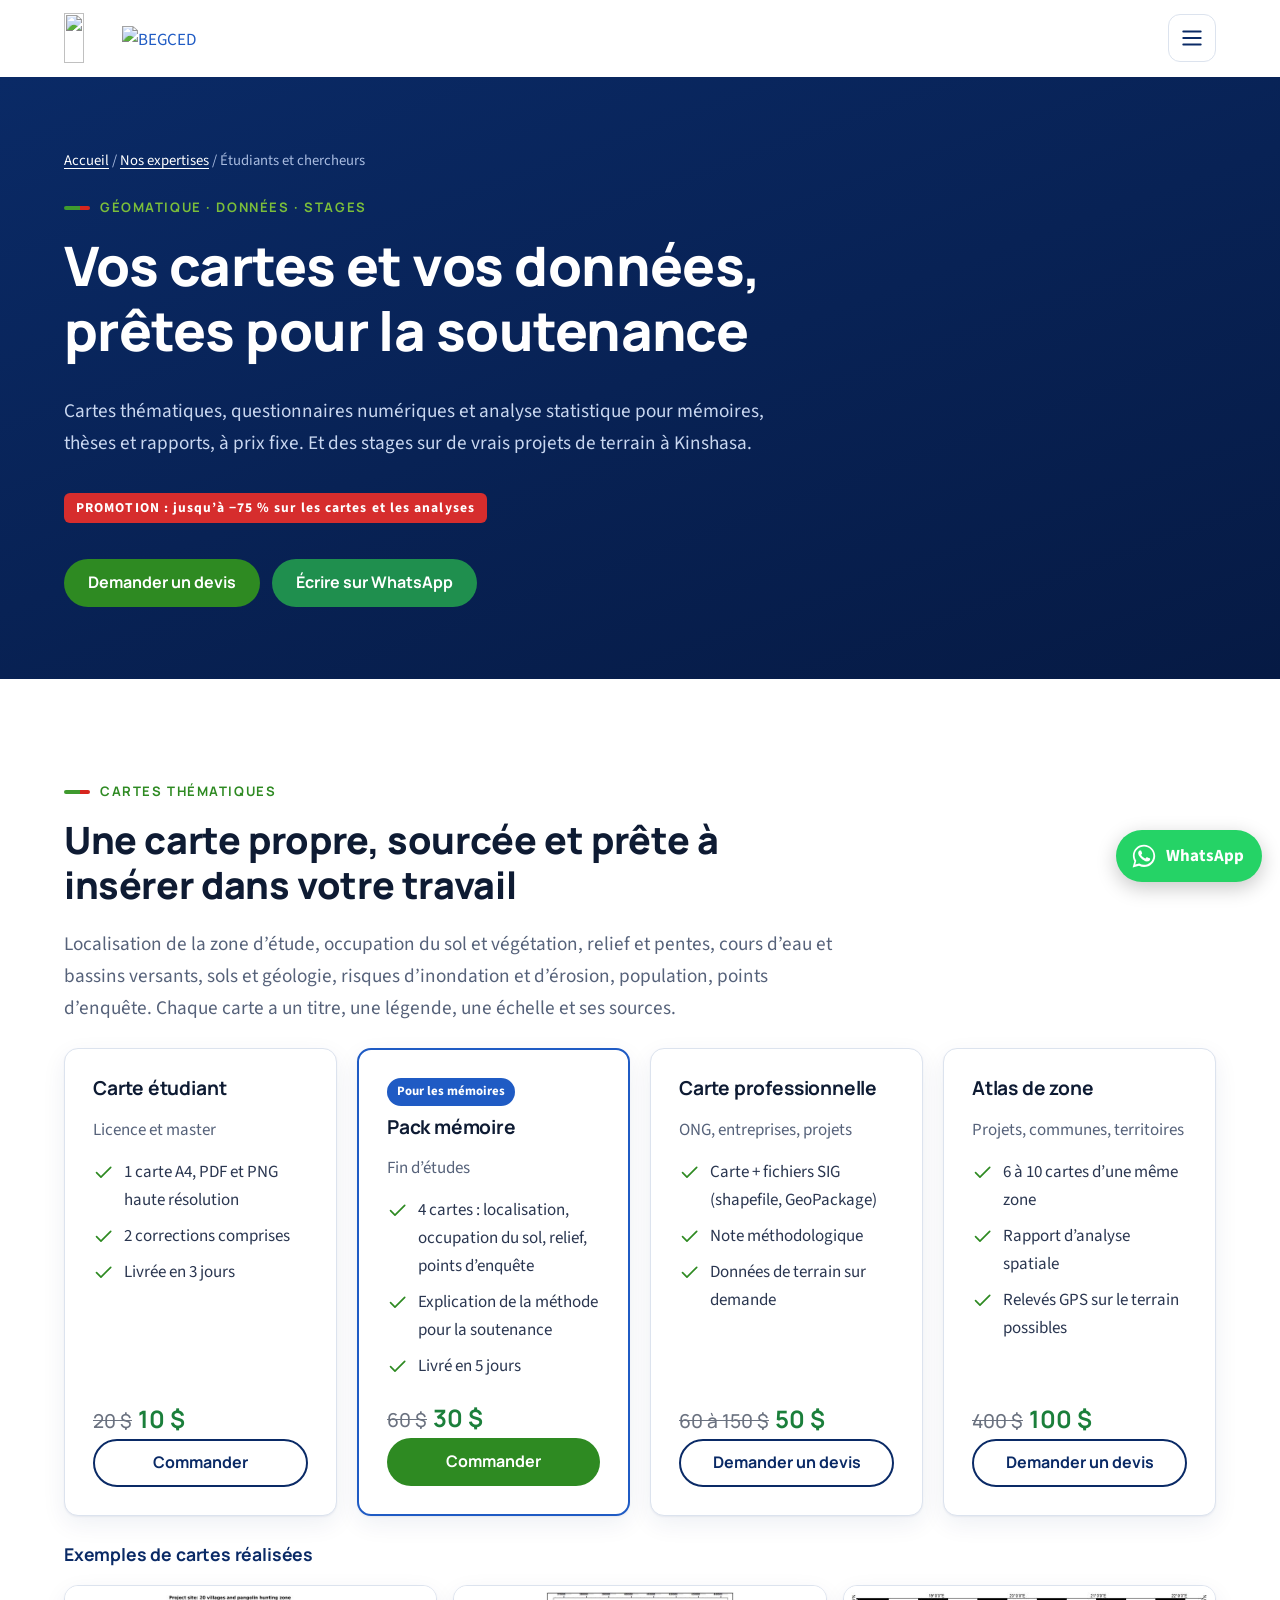
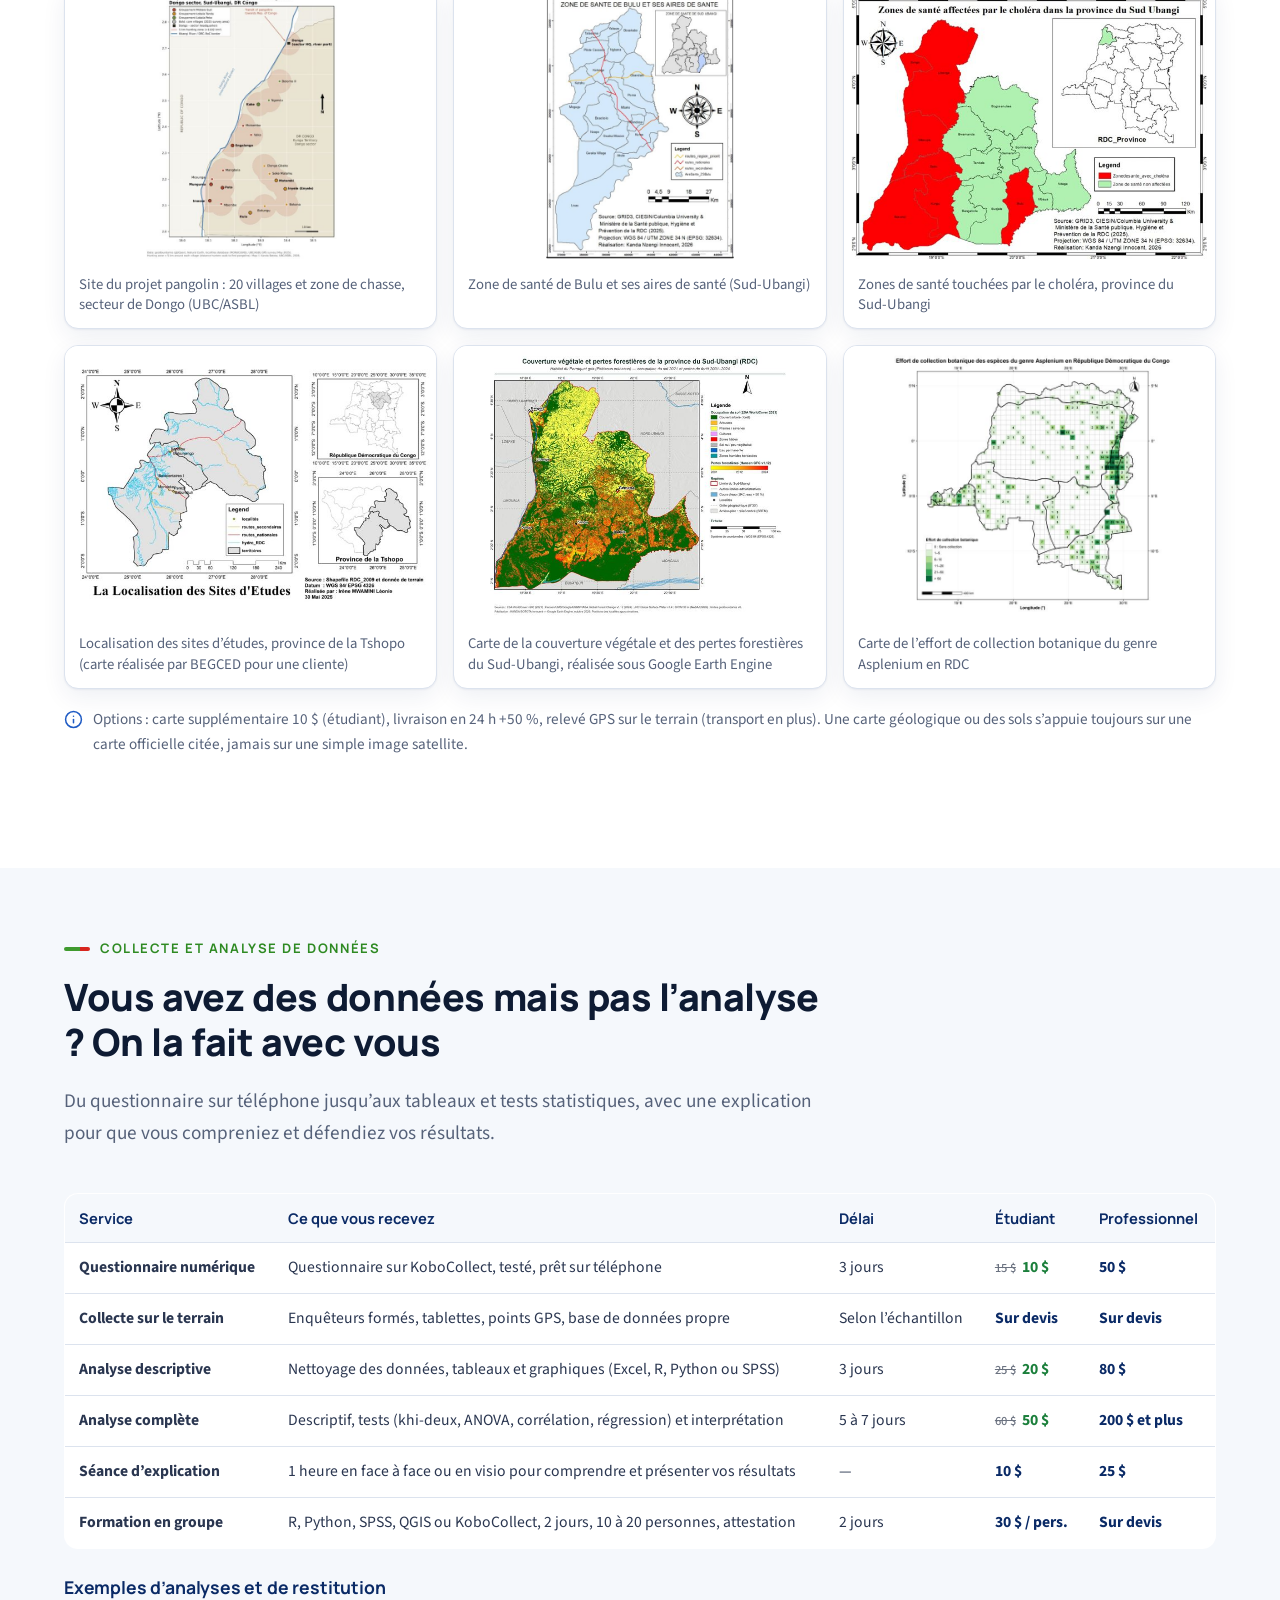
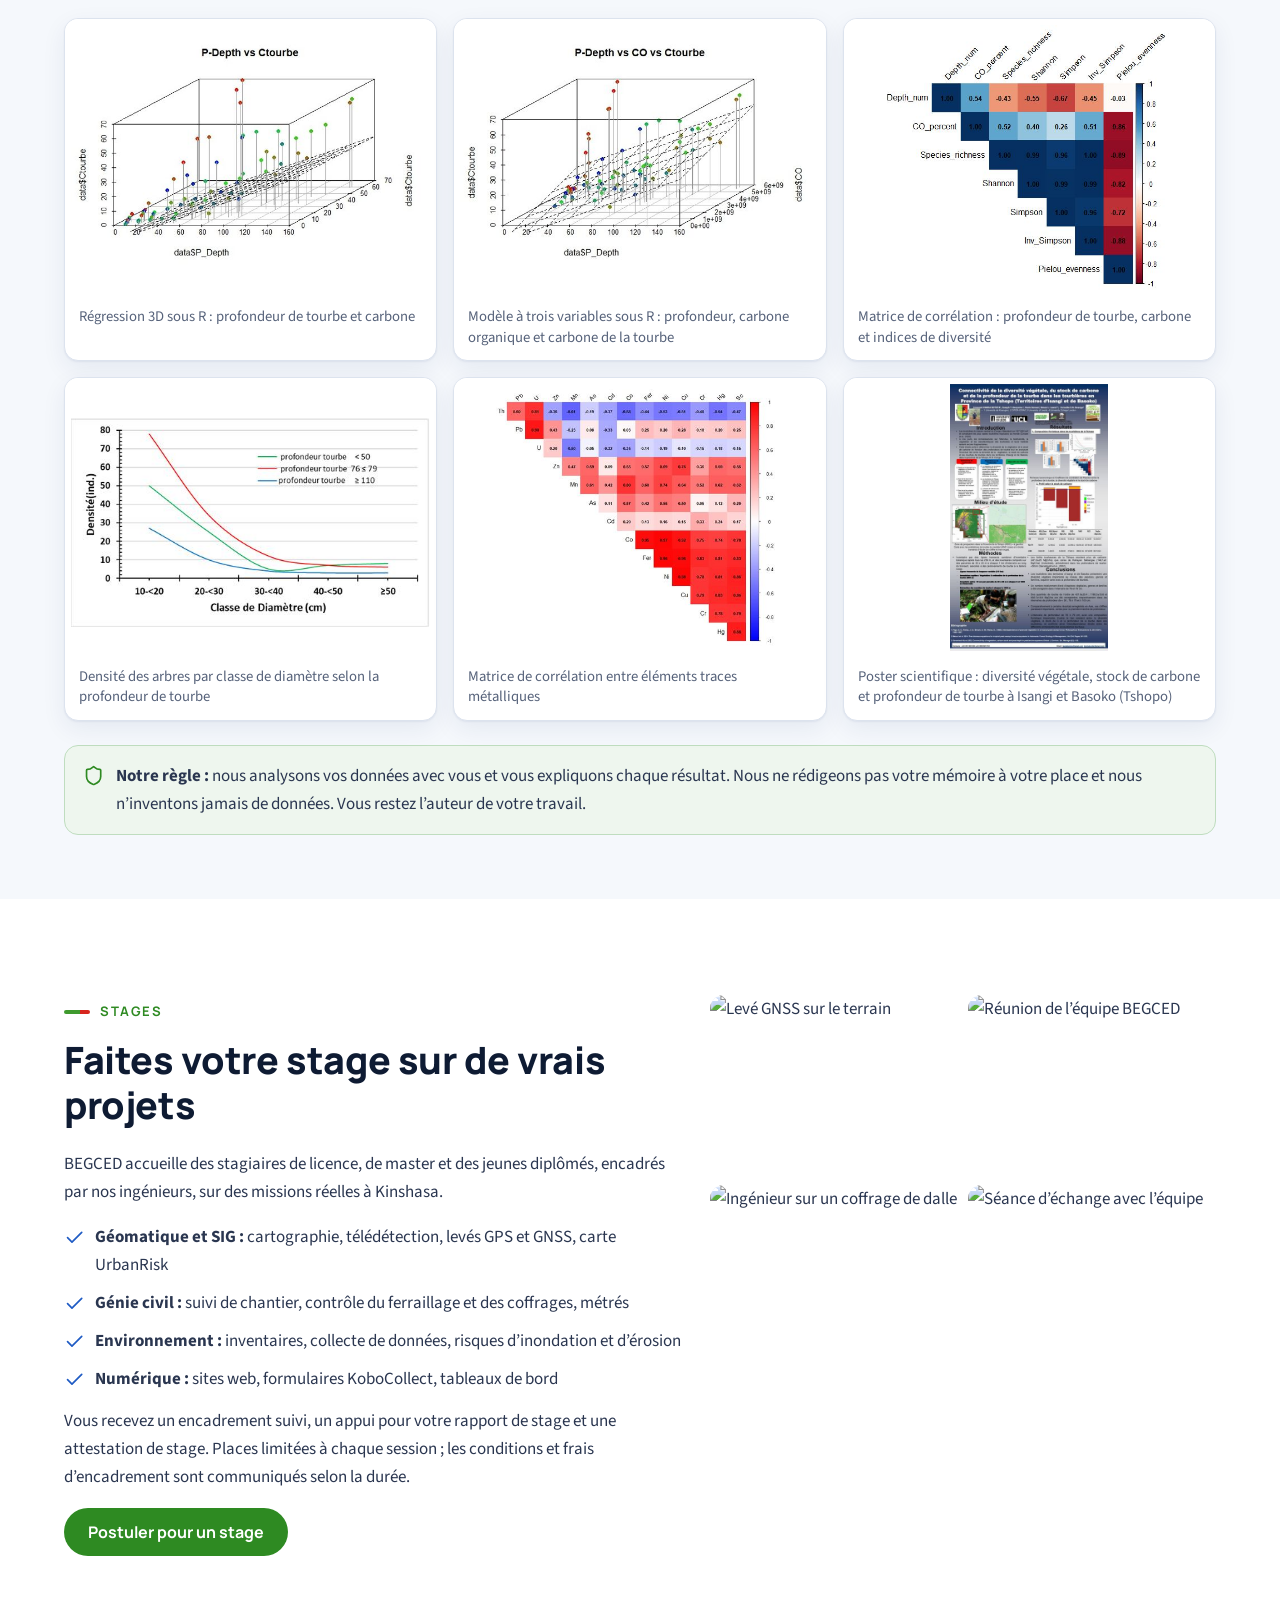
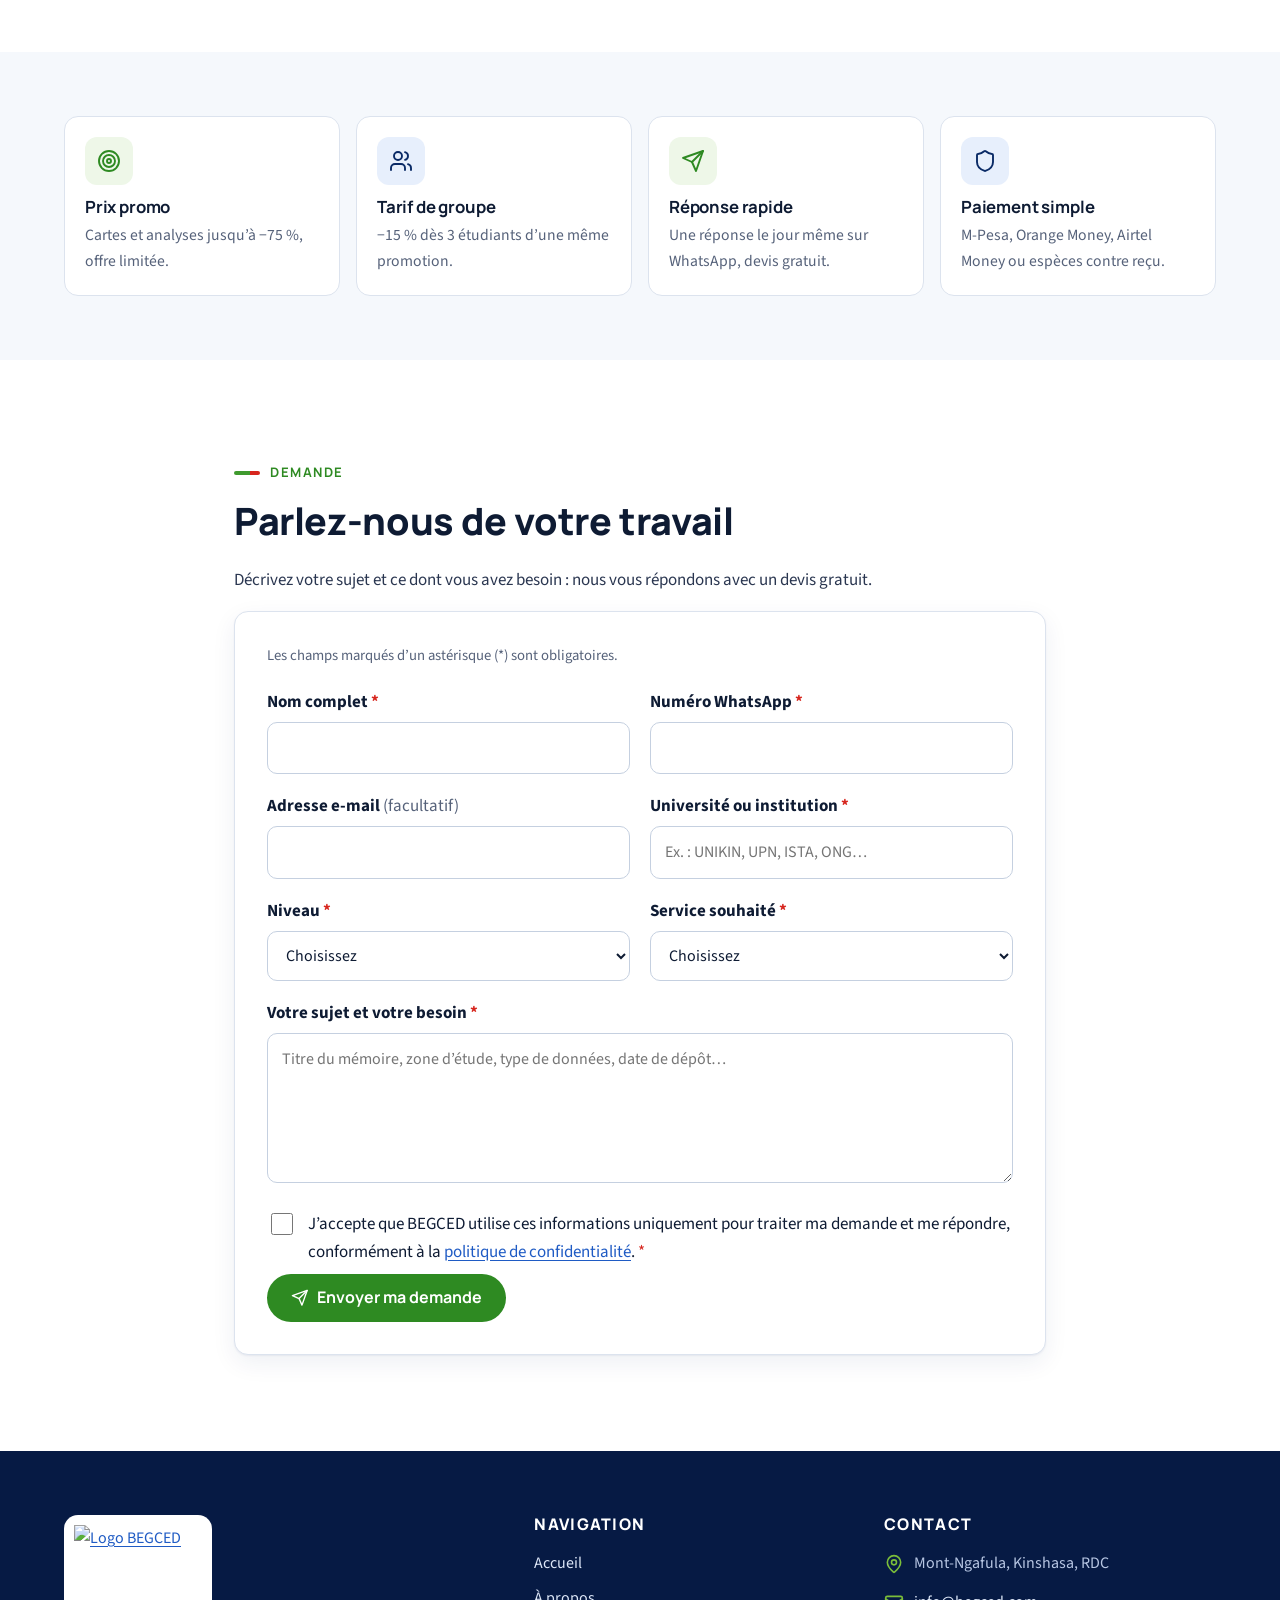
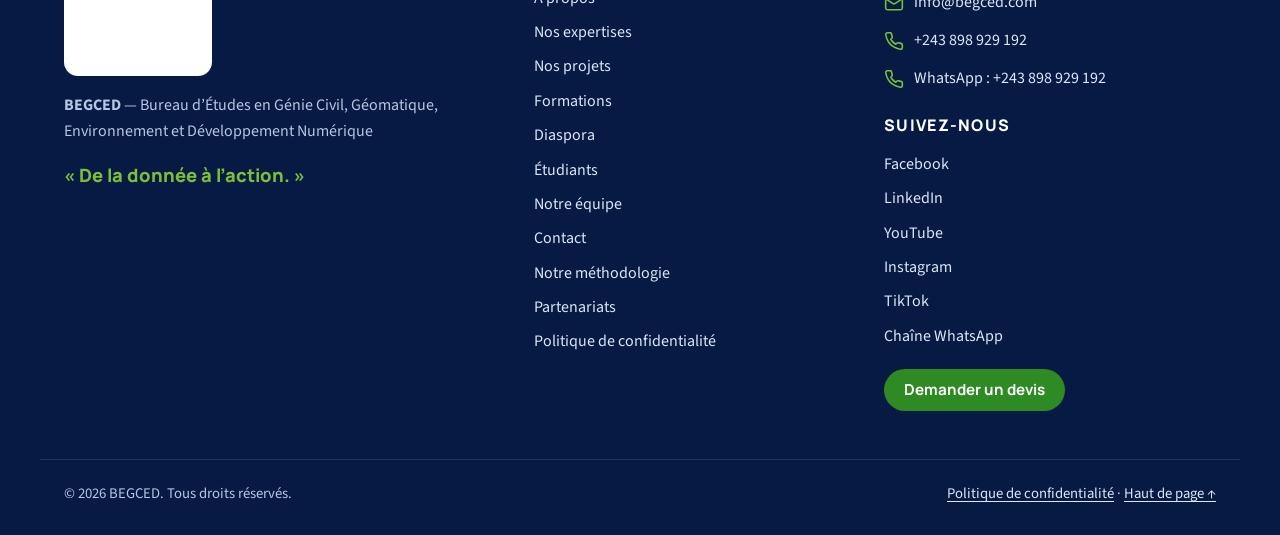
==== commit 9741a1c9: "Page étudiants : prix promotionnels (carte 10 $, pack mémoire 30 $, carte pro 50 $, atlas 100 $, Kob" ====
--- a/overrides/etudiants-chercheurs.html
+++ b/overrides/etudiants-chercheurs.html
@@ -4,7 +4,7 @@
 <meta charset="utf-8">
 <meta name="viewport" content="width=device-width, initial-scale=1">
 <title>Cartes, analyse de données et stages pour étudiants et chercheurs | BEGCED</title>
-<meta name="description" content="Cartes thématiques pour mémoires et rapports, collecte de données KoboCollect, analyse statistique (Excel, R, Python, SPSS) et stages en géomatique, génie civil et environnement à Kinshasa. Prix fixes, dès 20 $ la carte.">
+<meta name="description" content="Cartes thématiques pour mémoires et rapports, collecte de données KoboCollect, analyse statistique (Excel, R, Python, SPSS) et stages en géomatique, génie civil et environnement à Kinshasa. Prix promo : la carte dès 10 $.">
 <link rel="canonical" href="https://begced.com/etudiants-chercheurs.html">
 <meta name="theme-color" content="#0A2A66">
 <meta property="og:type" content="website">
@@ -126,6 +126,9 @@
 .regle { display: flex; gap: 12px; align-items: flex-start; background: #EEF6EE; border: 1px solid #BFDDBF; border-radius: var(--radius); padding: 16px 18px; margin-top: 24px; }
 .regle .i { flex: none; margin-top: 3px; color: var(--green, #1B7F3B); }
 .regle p { margin: 0; }
+.price s, .tarifs s { color: #6B7280; font-weight: 500; font-size: .8em; margin-right: 6px; }
+.price .new, .tarifs .new { color: #1B7F3B; }
+.promo-tag { display: inline-block; background: #D62D2D; color: #fff; font-weight: 700; font-size: .85rem; letter-spacing: .08em; padding: 4px 12px; border-radius: 6px; margin-top: 14px; }
 </style>
 </head>
 <body data-page="etudiants-chercheurs">
@@ -139,6 +142,7 @@
     <p class="eyebrow">Géomatique · Données · Stages</p>
     <h1>Vos cartes et vos données, prêtes pour la soutenance</h1>
     <p class="lead">Cartes thématiques, questionnaires numériques et analyse statistique pour mémoires, thèses et rapports, à prix fixe. Et des stages sur de vrais projets de terrain à Kinshasa.</p>
+    <p class="promo-tag">PROMOTION : jusqu’à −75 % sur les cartes et les analyses</p>
     <div class="btn-row" style="margin-top:22px">
       <a class="btn btn-accent" href="#demande">Demander un devis</a>
       <a class="btn btn-wa" href="https://wa.me/243898929192?text=Bonjour%20BEGCED%2C%20je%20suis%20%C3%A9tudiant%28e%29%20et%20j%27ai%20besoin%20d%27aide%20pour%20mon%20m%C3%A9moire." target="_blank" rel="noopener">Écrire sur WhatsApp</a>
@@ -152,10 +156,10 @@
     <h2 id="t-cartes" style="max-width:760px">Une carte propre, sourcée et prête à insérer dans votre travail</h2>
     <p class="lead" style="max-width:780px">Localisation de la zone d’étude, occupation du sol et végétation, relief et pentes, cours d’eau et bassins versants, sols et géologie, risques d’inondation et d’érosion, population, points d’enquête. Chaque carte a un titre, une légende, une échelle et ses sources.</p>
     <div class="svc-grid">
-      <div class="card offer reveal"><h3 style="margin-top:0">Carte étudiant</h3><p class="freq">Licence et master</p><ul><li><svg class="i" aria-hidden="true"><use href="#i-check"></use></svg><span>1 carte A4, PDF et PNG haute résolution</span></li><li><svg class="i" aria-hidden="true"><use href="#i-check"></use></svg><span>2 corrections comprises</span></li><li><svg class="i" aria-hidden="true"><use href="#i-check"></use></svg><span>Livrée en 3 jours</span></li></ul><p class="price">20 $</p><a class="btn btn-outline" href="#demande" data-formule="Carte étudiant (20 $)">Commander</a></div>
-      <div class="card offer featured reveal"><span class="badge-top">Pour les mémoires</span><h3 style="margin-top:0">Pack mémoire</h3><p class="freq">Fin d’études</p><ul><li><svg class="i" aria-hidden="true"><use href="#i-check"></use></svg><span>4 cartes : localisation, occupation du sol, relief, points d’enquête</span></li><li><svg class="i" aria-hidden="true"><use href="#i-check"></use></svg><span>Explication de la méthode pour la soutenance</span></li><li><svg class="i" aria-hidden="true"><use href="#i-check"></use></svg><span>Livré en 5 jours</span></li></ul><p class="price">60 $</p><a class="btn btn-accent" href="#demande" data-formule="Pack mémoire (60 $)">Commander</a></div>
-      <div class="card offer reveal"><h3 style="margin-top:0">Carte professionnelle</h3><p class="freq">ONG, entreprises, projets</p><ul><li><svg class="i" aria-hidden="true"><use href="#i-check"></use></svg><span>Carte + fichiers SIG (shapefile, GeoPackage)</span></li><li><svg class="i" aria-hidden="true"><use href="#i-check"></use></svg><span>Note méthodologique</span></li><li><svg class="i" aria-hidden="true"><use href="#i-check"></use></svg><span>Données de terrain sur demande</span></li></ul><p class="price">60 à 150 $</p><a class="btn btn-outline" href="#demande" data-formule="Carte professionnelle">Demander un devis</a></div>
-      <div class="card offer reveal"><h3 style="margin-top:0">Atlas de zone</h3><p class="freq">Projets, communes, territoires</p><ul><li><svg class="i" aria-hidden="true"><use href="#i-check"></use></svg><span>6 à 10 cartes d’une même zone</span></li><li><svg class="i" aria-hidden="true"><use href="#i-check"></use></svg><span>Rapport d’analyse spatiale</span></li><li><svg class="i" aria-hidden="true"><use href="#i-check"></use></svg><span>Relevés GPS sur le terrain possibles</span></li></ul><p class="price"><small>à partir de</small> 400 $</p><a class="btn btn-outline" href="#demande" data-formule="Atlas de zone">Demander un devis</a></div>
+      <div class="card offer reveal"><h3 style="margin-top:0">Carte étudiant</h3><p class="freq">Licence et master</p><ul><li><svg class="i" aria-hidden="true"><use href="#i-check"></use></svg><span>1 carte A4, PDF et PNG haute résolution</span></li><li><svg class="i" aria-hidden="true"><use href="#i-check"></use></svg><span>2 corrections comprises</span></li><li><svg class="i" aria-hidden="true"><use href="#i-check"></use></svg><span>Livrée en 3 jours</span></li></ul><p class="price"><s>20 $</s><span class="new">10 $</span></p><a class="btn btn-outline" href="#demande" data-formule="Carte étudiant (10 $)">Commander</a></div>
+      <div class="card offer featured reveal"><span class="badge-top">Pour les mémoires</span><h3 style="margin-top:0">Pack mémoire</h3><p class="freq">Fin d’études</p><ul><li><svg class="i" aria-hidden="true"><use href="#i-check"></use></svg><span>4 cartes : localisation, occupation du sol, relief, points d’enquête</span></li><li><svg class="i" aria-hidden="true"><use href="#i-check"></use></svg><span>Explication de la méthode pour la soutenance</span></li><li><svg class="i" aria-hidden="true"><use href="#i-check"></use></svg><span>Livré en 5 jours</span></li></ul><p class="price"><s>60 $</s><span class="new">30 $</span></p><a class="btn btn-accent" href="#demande" data-formule="Pack mémoire (30 $)">Commander</a></div>
+      <div class="card offer reveal"><h3 style="margin-top:0">Carte professionnelle</h3><p class="freq">ONG, entreprises, projets</p><ul><li><svg class="i" aria-hidden="true"><use href="#i-check"></use></svg><span>Carte + fichiers SIG (shapefile, GeoPackage)</span></li><li><svg class="i" aria-hidden="true"><use href="#i-check"></use></svg><span>Note méthodologique</span></li><li><svg class="i" aria-hidden="true"><use href="#i-check"></use></svg><span>Données de terrain sur demande</span></li></ul><p class="price"><s>60 à 150 $</s><span class="new">50 $</span></p><a class="btn btn-outline" href="#demande" data-formule="Carte professionnelle">Demander un devis</a></div>
+      <div class="card offer reveal"><h3 style="margin-top:0">Atlas de zone</h3><p class="freq">Projets, communes, territoires</p><ul><li><svg class="i" aria-hidden="true"><use href="#i-check"></use></svg><span>6 à 10 cartes d’une même zone</span></li><li><svg class="i" aria-hidden="true"><use href="#i-check"></use></svg><span>Rapport d’analyse spatiale</span></li><li><svg class="i" aria-hidden="true"><use href="#i-check"></use></svg><span>Relevés GPS sur le terrain possibles</span></li></ul><p class="price"><s>400 $</s><span class="new">100 $</span></p><a class="btn btn-outline" href="#demande" data-formule="Atlas de zone">Demander un devis</a></div>
     </div>
     <h3 class="gal-title" style="margin-top:28px">Exemples de cartes réalisées</h3>
     <div class="gallery gallery-3 reveal"><figure class="ph fit"><a href="assets/img/photos/carte-pangolin-dongo.jpg" data-lightbox="etu-cartes" data-caption="Site du projet pangolin : 20 villages et zone de chasse, secteur de Dongo (UBC/ASBL)"><img src="assets/img/photos/carte-pangolin-dongo-640.jpg" alt="Site du projet pangolin : 20 villages et zone de chasse, secteur de Dongo (UBC/ASBL)" width="518" height="640" loading="lazy"></a><figcaption>Site du projet pangolin : 20 villages et zone de chasse, secteur de Dongo (UBC/ASBL)</figcaption></figure><figure class="ph fit"><a href="assets/img/photos/carte-zs-bulu.jpg" data-lightbox="etu-cartes" data-caption="Zone de santé de Bulu et ses aires de santé (Sud-Ubangi)"><img src="assets/img/photos/carte-zs-bulu-640.jpg" alt="Zone de santé de Bulu et ses aires de santé (Sud-Ubangi)" width="452" height="640" loading="lazy"></a><figcaption>Zone de santé de Bulu et ses aires de santé (Sud-Ubangi)</figcaption></figure><figure class="ph fit"><a href="assets/img/photos/carte-cholera-sud-ubangi.jpg" data-lightbox="etu-cartes" data-caption="Zones de santé touchées par le choléra, province du Sud-Ubangi"><img src="assets/img/photos/carte-cholera-sud-ubangi-640.jpg" alt="Zones de santé touchées par le choléra, province du Sud-Ubangi" width="640" height="479" loading="lazy"></a><figcaption>Zones de santé touchées par le choléra, province du Sud-Ubangi</figcaption></figure><figure class="ph fit"><a href="assets/img/photos/carte-sites-tshopo.jpg" data-lightbox="etu-cartes" data-caption="Localisation des sites d’études, province de la Tshopo (carte réalisée par BEGCED pour une cliente)"><img src="assets/img/photos/carte-sites-tshopo-640.jpg" alt="Localisation des sites d’études, province de la Tshopo (carte réalisée par BEGCED pour une cliente)" width="640" height="427" loading="lazy"></a><figcaption>Localisation des sites d’études, province de la Tshopo (carte réalisée par BEGCED pour une cliente)</figcaption></figure><figure class="ph fit"><a href="assets/img/photos/carte-sud-ubangi.jpg" data-lightbox="etu-cartes" data-caption="Carte de la couverture végétale et des pertes forestières du Sud-Ubangi, réalisée sous Google Earth Engine"><img src="assets/img/photos/carte-sud-ubangi-640.jpg" alt="Carte de la couverture végétale et des pertes forestières du Sud-Ubangi, réalisée sous Google Earth Engine" width="640" height="525" loading="lazy"></a><figcaption>Carte de la couverture végétale et des pertes forestières du Sud-Ubangi, réalisée sous Google Earth Engine</figcaption></figure><figure class="ph fit"><a href="assets/img/photos/carte-asplenium.jpg" data-lightbox="etu-cartes" data-caption="Carte de l’effort de collection botanique du genre Asplenium en RDC"><img src="assets/img/photos/carte-asplenium-640.jpg" alt="Carte de l’effort de collection botanique du genre Asplenium en RDC" width="640" height="582" loading="lazy"></a><figcaption>Carte de l’effort de collection botanique du genre Asplenium en RDC</figcaption></figure></div>
@@ -172,10 +176,10 @@
     <table class="tarifs">
       <thead><tr><th scope="col">Service</th><th scope="col">Ce que vous recevez</th><th scope="col">Délai</th><th scope="col">Étudiant</th><th scope="col">Professionnel</th></tr></thead>
       <tbody>
-        <tr><td data-label="Service"><strong>Questionnaire numérique</strong></td><td data-label="Ce que vous recevez">Questionnaire sur KoboCollect, testé, prêt sur téléphone</td><td data-label="Délai">3 jours</td><td class="prix" data-label="Étudiant">15 $</td><td class="prix" data-label="Professionnel">50 $</td></tr>
+        <tr><td data-label="Service"><strong>Questionnaire numérique</strong></td><td data-label="Ce que vous recevez">Questionnaire sur KoboCollect, testé, prêt sur téléphone</td><td data-label="Délai">3 jours</td><td class="prix" data-label="Étudiant"><s>15 $</s><span class="new">10 $</span></td><td class="prix" data-label="Professionnel">50 $</td></tr>
         <tr><td data-label="Service"><strong>Collecte sur le terrain</strong></td><td data-label="Ce que vous recevez">Enquêteurs formés, tablettes, points GPS, base de données propre</td><td data-label="Délai">Selon l’échantillon</td><td class="prix" data-label="Étudiant">Sur devis</td><td class="prix" data-label="Professionnel">Sur devis</td></tr>
-        <tr><td data-label="Service"><strong>Analyse descriptive</strong></td><td data-label="Ce que vous recevez">Nettoyage des données, tableaux et graphiques (Excel, R, Python ou SPSS)</td><td data-label="Délai">3 jours</td><td class="prix" data-label="Étudiant">25 $</td><td class="prix" data-label="Professionnel">80 $</td></tr>
-        <tr><td data-label="Service"><strong>Analyse complète</strong></td><td data-label="Ce que vous recevez">Descriptif, tests (khi-deux, ANOVA, corrélation, régression) et interprétation</td><td data-label="Délai">5 à 7 jours</td><td class="prix" data-label="Étudiant">60 $</td><td class="prix" data-label="Professionnel">200 $ et plus</td></tr>
+        <tr><td data-label="Service"><strong>Analyse descriptive</strong></td><td data-label="Ce que vous recevez">Nettoyage des données, tableaux et graphiques (Excel, R, Python ou SPSS)</td><td data-label="Délai">3 jours</td><td class="prix" data-label="Étudiant"><s>25 $</s><span class="new">20 $</span></td><td class="prix" data-label="Professionnel">80 $</td></tr>
+        <tr><td data-label="Service"><strong>Analyse complète</strong></td><td data-label="Ce que vous recevez">Descriptif, tests (khi-deux, ANOVA, corrélation, régression) et interprétation</td><td data-label="Délai">5 à 7 jours</td><td class="prix" data-label="Étudiant"><s>60 $</s><span class="new">50 $</span></td><td class="prix" data-label="Professionnel">200 $ et plus</td></tr>
         <tr><td data-label="Service"><strong>Séance d’explication</strong></td><td data-label="Ce que vous recevez">1 heure en face à face ou en visio pour comprendre et présenter vos résultats</td><td data-label="Délai">—</td><td class="prix" data-label="Étudiant">10 $</td><td class="prix" data-label="Professionnel">25 $</td></tr>
         <tr><td data-label="Service"><strong>Formation en groupe</strong></td><td data-label="Ce que vous recevez">R, Python, SPSS, QGIS ou KoboCollect, 2 jours, 10 à 20 personnes, attestation</td><td data-label="Délai">2 jours</td><td class="prix" data-label="Étudiant">30 $ / pers.</td><td class="prix" data-label="Professionnel">Sur devis</td></tr>
       </tbody>
@@ -214,7 +218,7 @@
 <section class="section-sm section-alt">
   <div class="wrap">
     <div class="perks" style="margin-top:0">
-      <div class="perk reveal"><span class="ic-badge green"><svg class="i" aria-hidden="true"><use href="#i-target"></use></svg></span><h3>Offre de lancement</h3><p>−20 % pour les 10 premières commandes.</p></div>
+      <div class="perk reveal"><span class="ic-badge green"><svg class="i" aria-hidden="true"><use href="#i-target"></use></svg></span><h3>Prix promo</h3><p>Cartes et analyses jusqu’à −75 %, offre limitée.</p></div>
       <div class="perk reveal"><span class="ic-badge"><svg class="i" aria-hidden="true"><use href="#i-users"></use></svg></span><h3>Tarif de groupe</h3><p>−15 % dès 3 étudiants d’une même promotion.</p></div>
       <div class="perk reveal"><span class="ic-badge green"><svg class="i" aria-hidden="true"><use href="#i-send"></use></svg></span><h3>Réponse rapide</h3><p>Une réponse le jour même sur WhatsApp, devis gratuit.</p></div>
       <div class="perk reveal"><span class="ic-badge"><svg class="i" aria-hidden="true"><use href="#i-shield"></use></svg></span><h3>Paiement simple</h3><p>M-Pesa, Orange Money, Airtel Money ou espèces contre reçu.</p></div>
@@ -236,7 +240,7 @@
         <div class="field"><label for="e-email">Adresse e-mail <span class="opt">(facultatif)</span></label><input id="e-email" name="email" type="email" autocomplete="email" aria-describedby="e-email-err"><span class="field-error" id="e-email-err" aria-live="polite"></span></div>
         <div class="field"><label for="e-univ">Université ou institution <span class="req" aria-hidden="true">*</span></label><input id="e-univ" name="universite" type="text" required aria-required="true" placeholder="Ex. : UNIKIN, UPN, ISTA, ONG…" aria-describedby="e-univ-err"><span class="field-error" id="e-univ-err" aria-live="polite"></span></div>
         <div class="field"><label for="e-niveau">Niveau <span class="req" aria-hidden="true">*</span></label><select id="e-niveau" name="niveau" required aria-required="true" aria-describedby="e-niveau-err"><option value="">Choisissez</option><option>Licence / graduat</option><option>Master</option><option>Doctorat</option><option>Professionnel</option></select><span class="field-error" id="e-niveau-err" aria-live="polite"></span></div>
-        <div class="field"><label for="d-formule">Service souhaité <span class="req" aria-hidden="true">*</span></label><select id="d-formule" name="service" required aria-required="true" aria-describedby="d-formule-err"><option value="">Choisissez</option><option>Carte étudiant (20 $)</option><option>Pack mémoire (60 $)</option><option>Carte professionnelle</option><option>Atlas de zone</option><option>Questionnaire numérique</option><option>Collecte sur le terrain</option><option>Analyse de données</option><option>Formation en groupe</option><option>Stage</option></select><span class="field-error" id="d-formule-err" aria-live="polite"></span></div>
+        <div class="field"><label for="d-formule">Service souhaité <span class="req" aria-hidden="true">*</span></label><select id="d-formule" name="service" required aria-required="true" aria-describedby="d-formule-err"><option value="">Choisissez</option><option>Carte étudiant (10 $)</option><option>Pack mémoire (30 $)</option><option>Carte professionnelle</option><option>Atlas de zone</option><option>Questionnaire numérique</option><option>Collecte sur le terrain</option><option>Analyse de données</option><option>Formation en groupe</option><option>Stage</option></select><span class="field-error" id="d-formule-err" aria-live="polite"></span></div>
         <div class="field full"><label for="e-msg">Votre sujet et votre besoin <span class="req" aria-hidden="true">*</span></label><textarea id="e-msg" name="message" required aria-required="true" minlength="10" placeholder="Titre du mémoire, zone d’étude, type de données, date de dépôt…" aria-describedby="e-msg-err"></textarea><span class="field-error" id="e-msg-err" aria-live="polite"></span></div>
         <div class="field full"><div class="consent"><input id="e-ok" name="consentement" type="checkbox" value="oui" required aria-required="true" aria-describedby="e-ok-err">
 <label for="e-ok">J’accepte que BEGCED utilise ces informations uniquement pour traiter ma demande et me répondre, conformément à la <a href='/confidentialite'>politique de confidentialité</a>. <span class="req" aria-hidden="true">*</span></label></div><span class="field-error" id="e-ok-err" aria-live="polite"></span></div>
